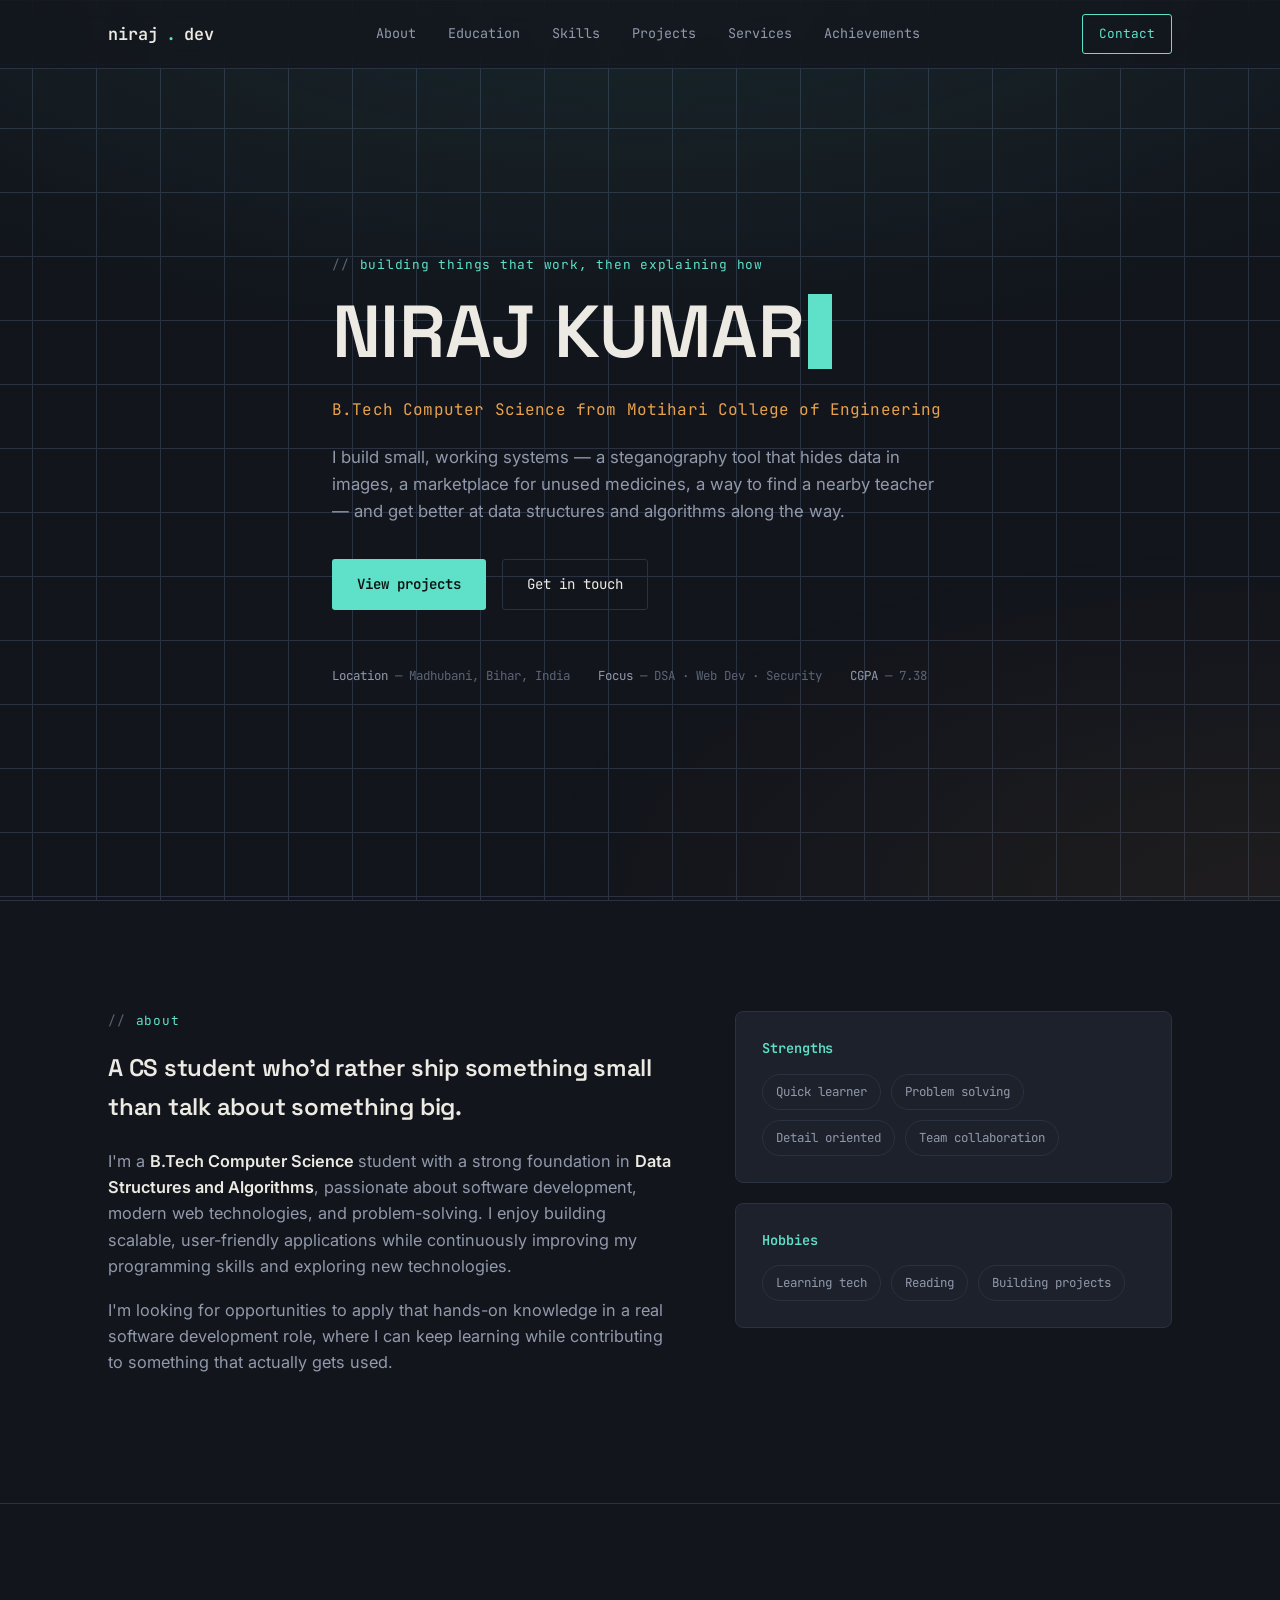
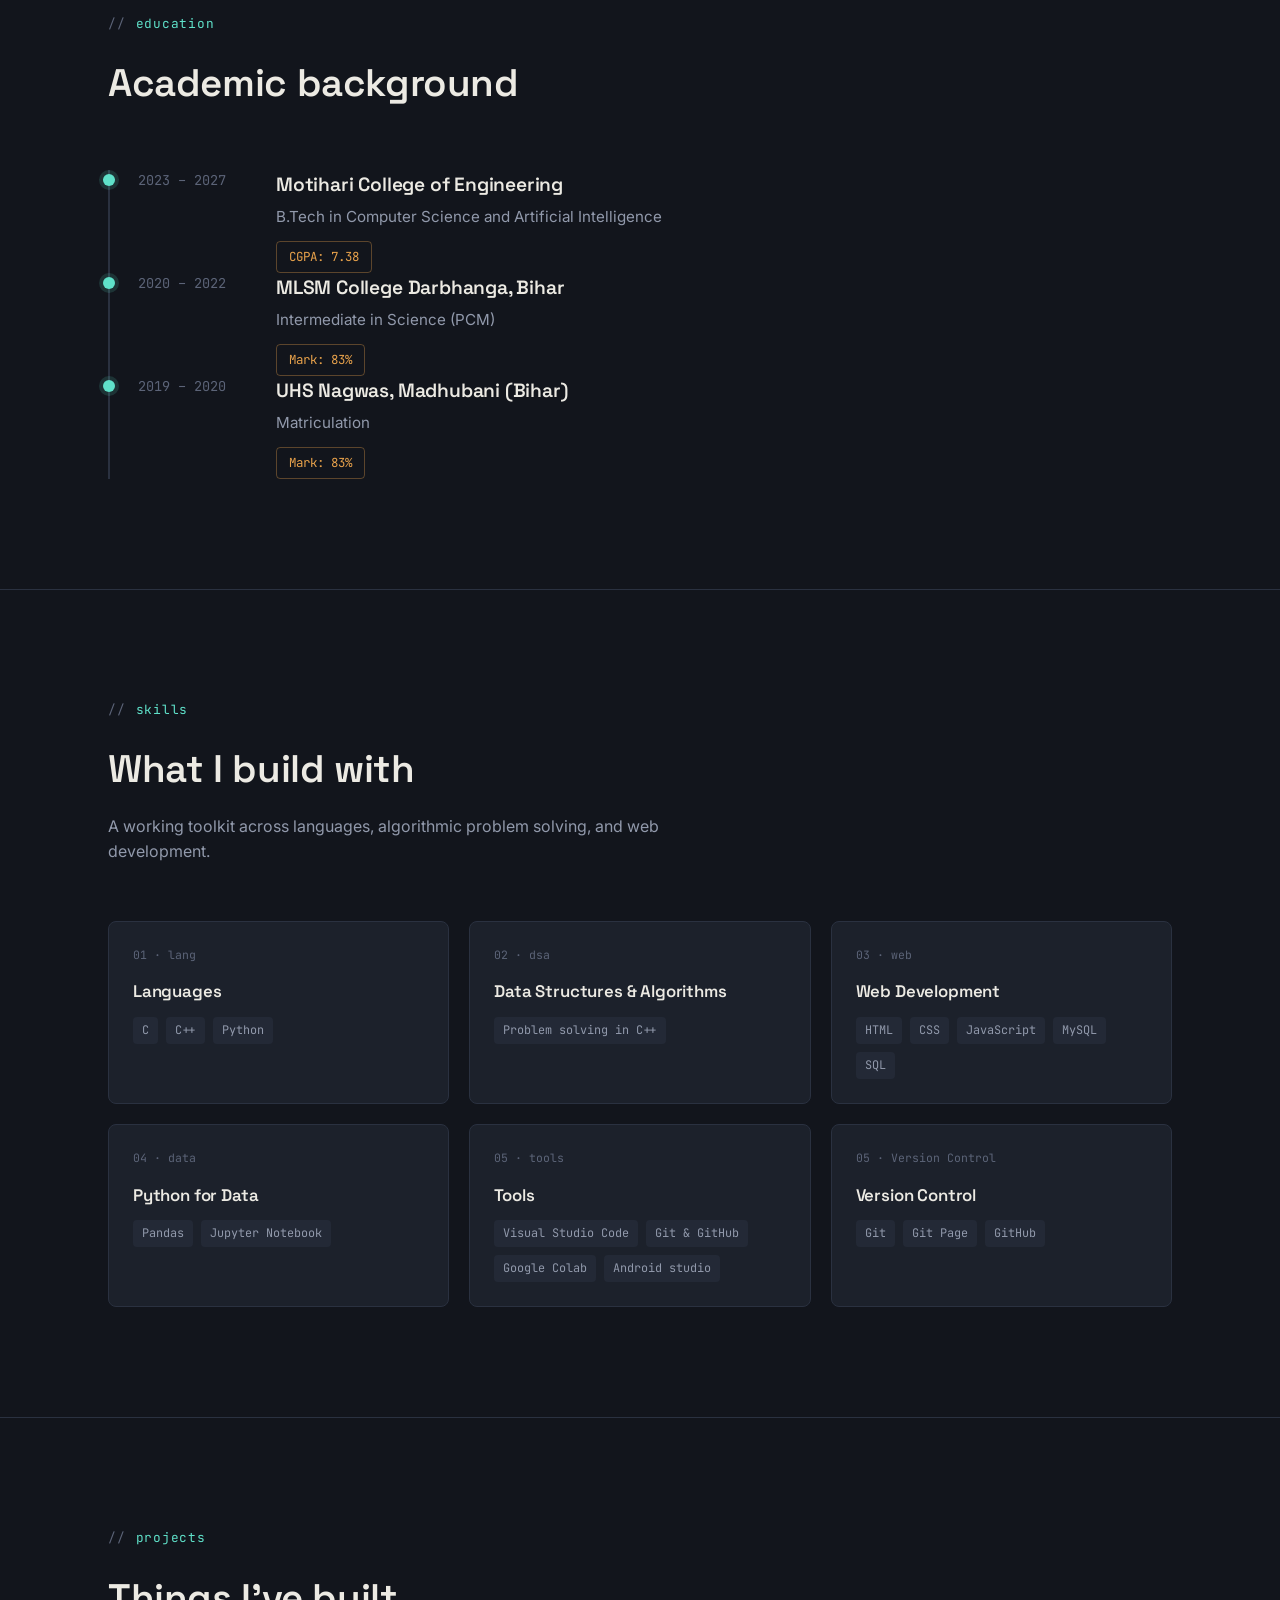
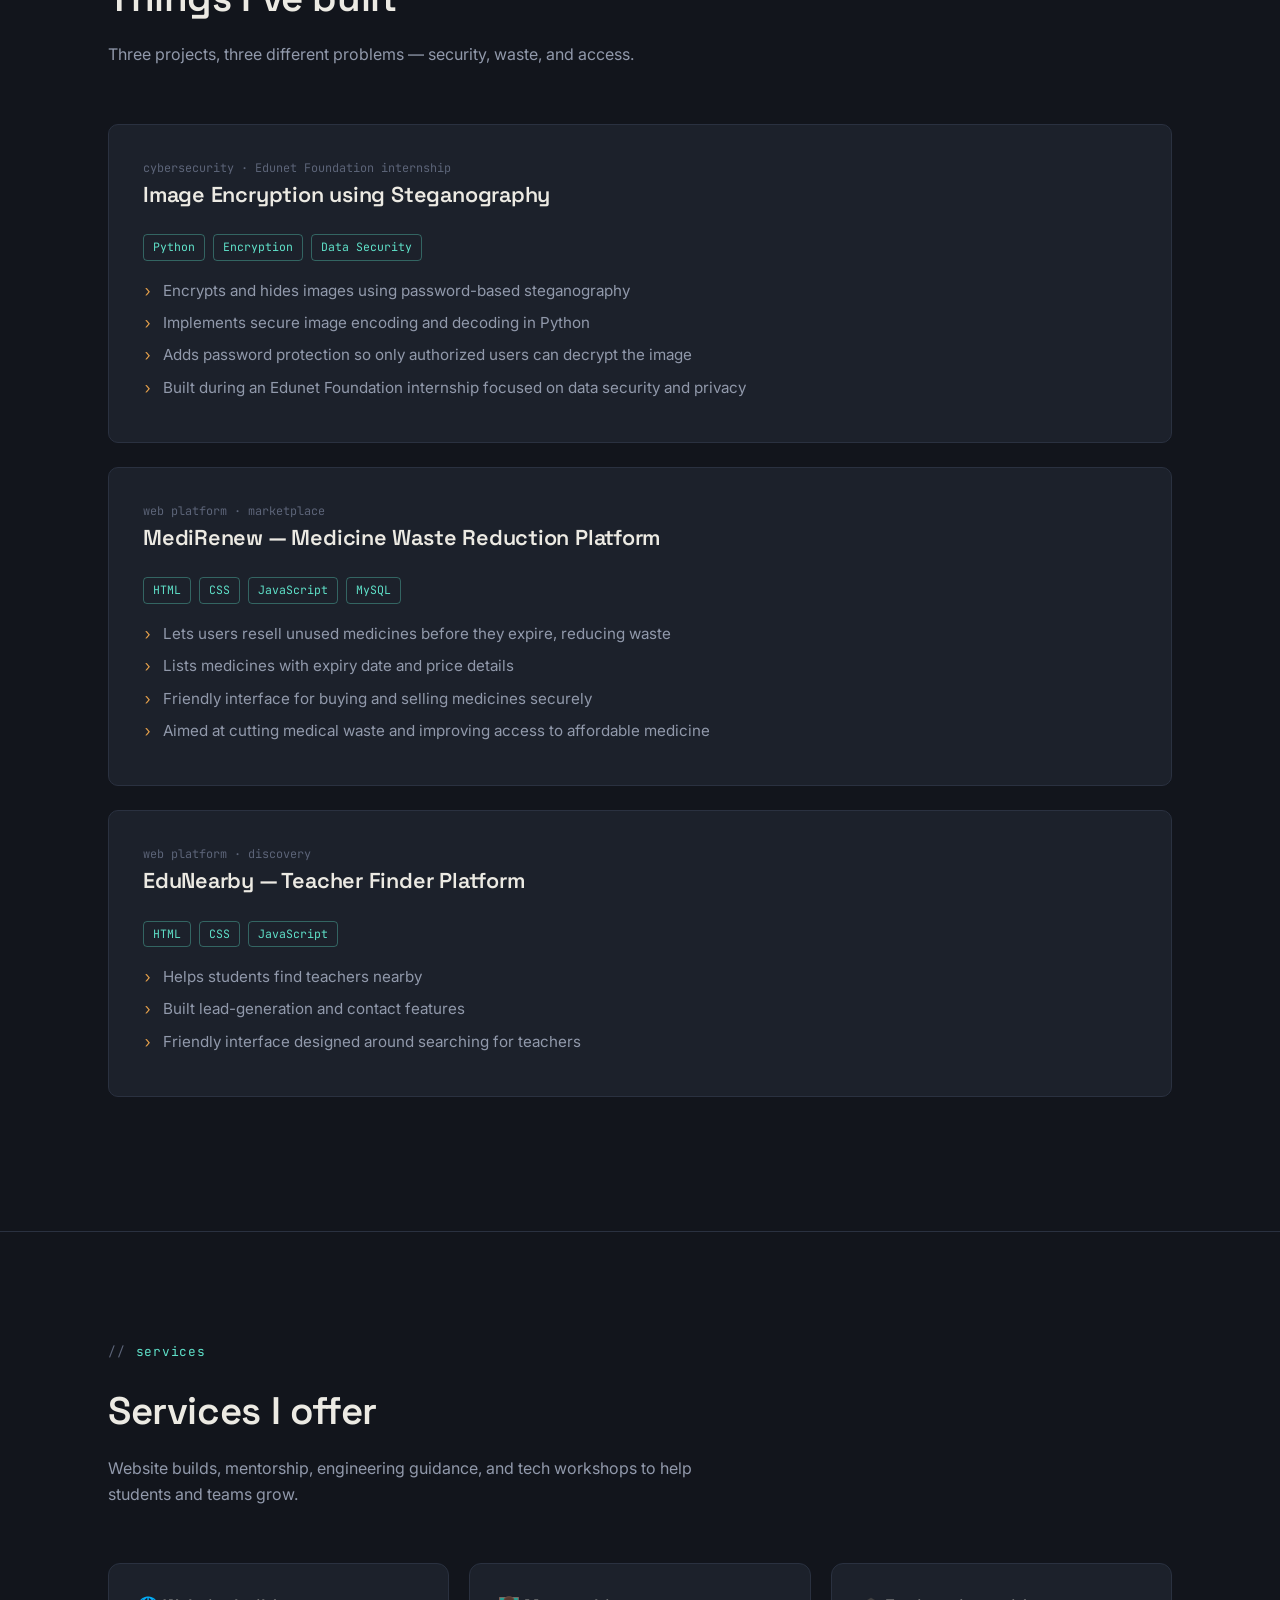
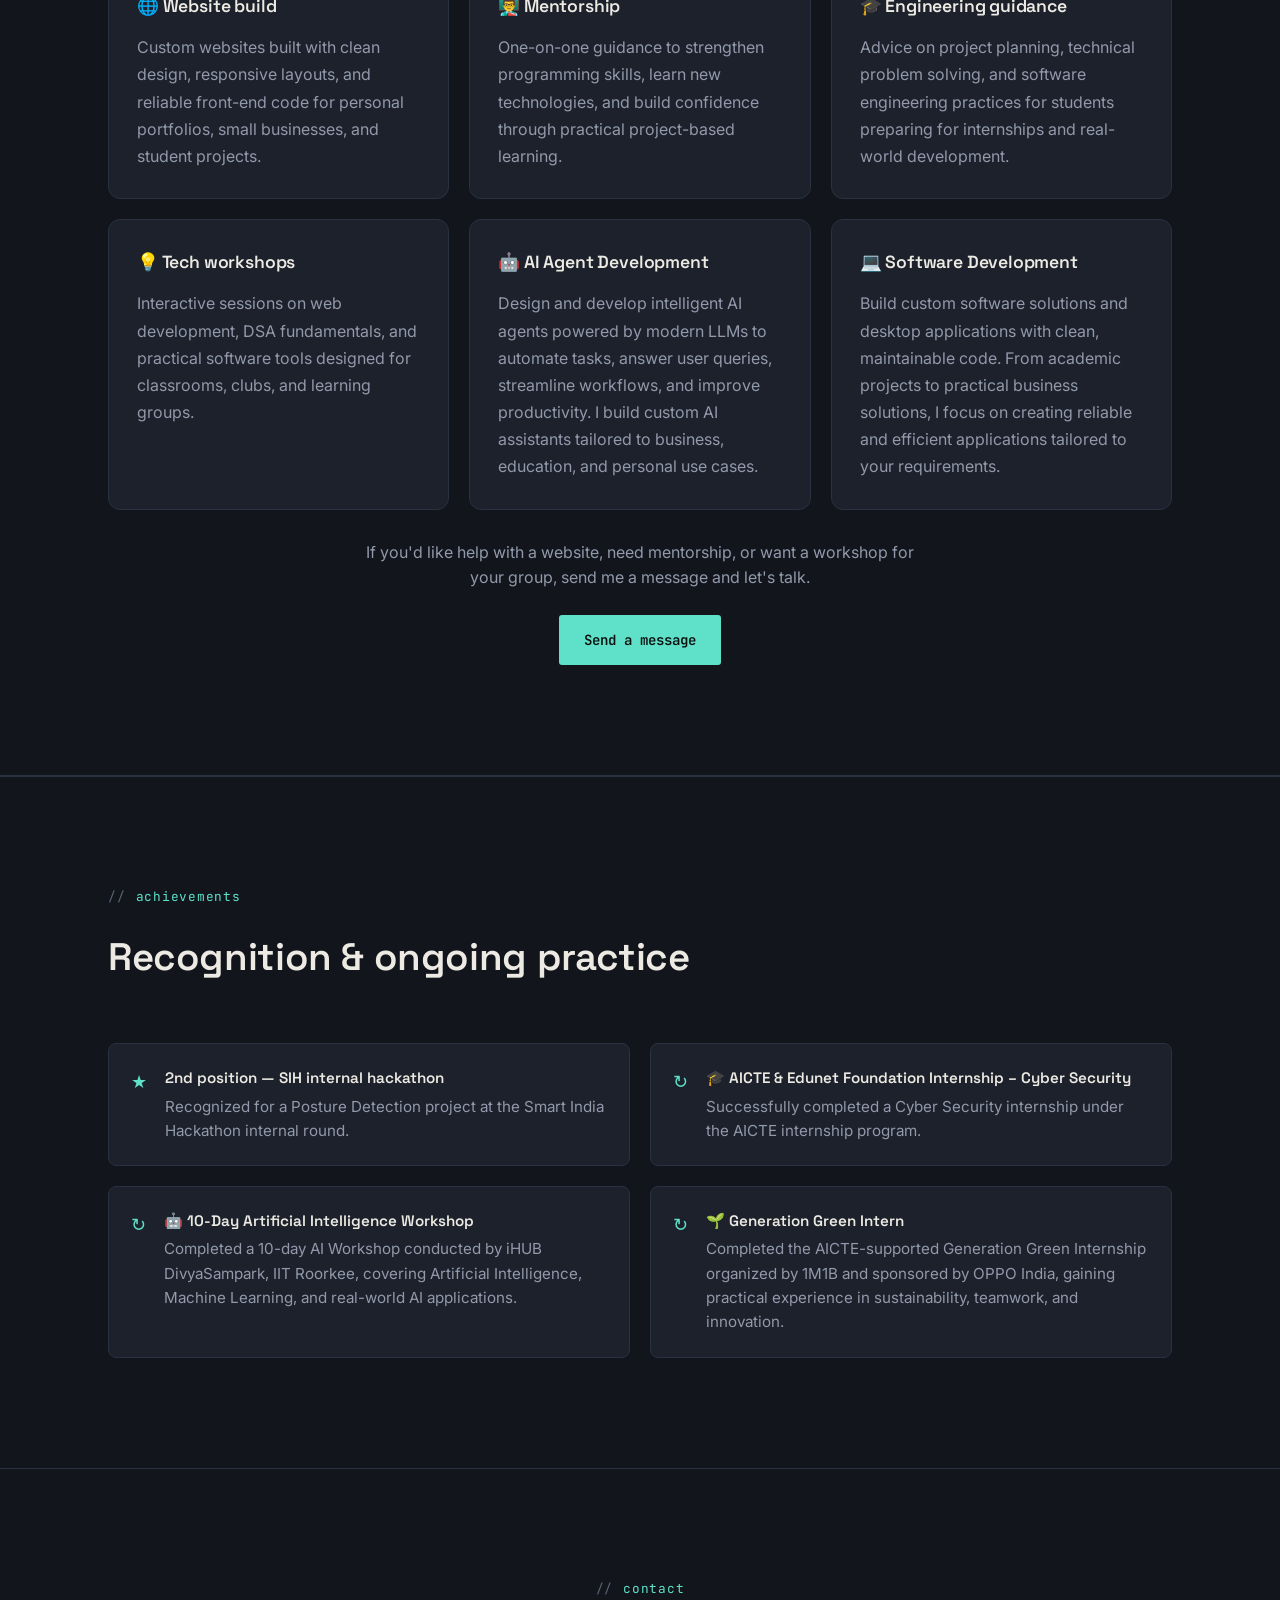
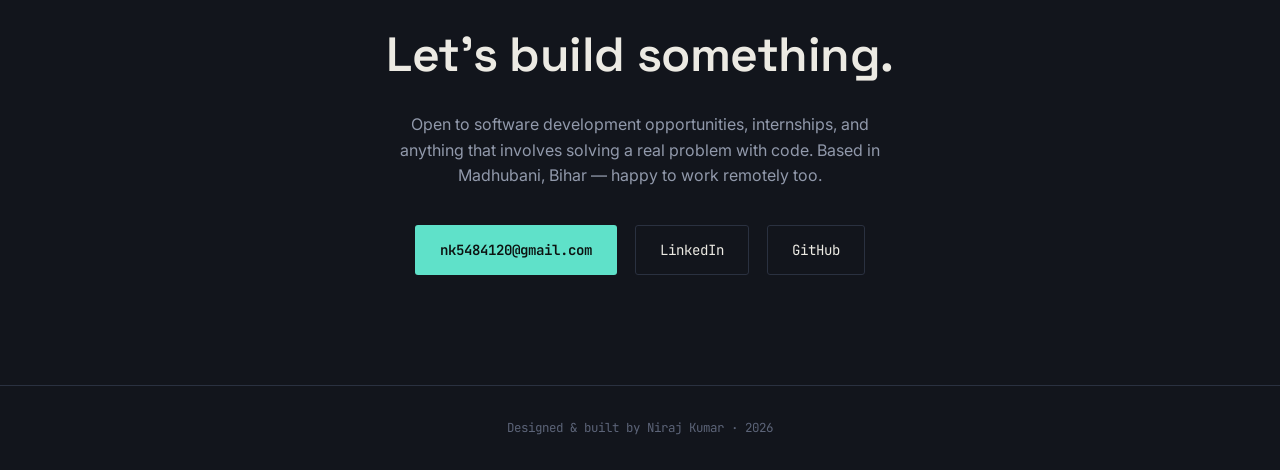
==== index.html @ 0fd0d74c "Update index.html" ====
<!DOCTYPE html>
<html lang="en">
<head>
<meta charset="UTF-8">
<meta name="viewport" content="width=device-width, initial-scale=1.0">
<title>Niraj Kumar — Computer Science &amp; AI Student</title>
<link rel="preconnect" href="https://fonts.googleapis.com">
<link rel="preconnect" href="https://fonts.gstatic.com" crossorigin>
<link href="https://fonts.googleapis.com/css2?family=Space+Grotesk:wght@400;500;600;700&family=Inter:wght@400;500;600&family=JetBrains+Mono:wght@400;500;600&display=swap" rel="stylesheet">
<style>
  :root{
    --bg:#12151c;
    --bg-alt:#171b24;
    --surface:#1c212b;
    --surface-2:#232936;
    --border:#2a3140;
    --text:#eceae3;
    --text-dim:#9199ab;
    --text-faint:#5c6478;
    --accent:#5fe1c9;
    --accent-2:#e8a24b;
    --accent-rgb:95,225,201;
    --accent2-rgb:232,162,75;
    --display:'Space Grotesk',sans-serif;
    --body:'Inter',sans-serif;
    --mono:'JetBrains Mono',monospace;
    --maxw:1120px;
  }

  *{margin:0;padding:0;box-sizing:border-box;}

  html{scroll-behavior:smooth;}

  @media (prefers-reduced-motion: reduce){
    html{scroll-behavior:auto;}
    *{animation-duration:0.01ms !important; animation-iteration-count:1 !important; transition-duration:0.01ms !important;}
  }

  body{
    background:var(--bg);
    color:var(--text);
    font-family:var(--body);
    line-height:1.6;
    overflow-x:hidden;
    background-image:
      linear-gradient(var(--border) 1px, transparent 1px),
      linear-gradient(90deg, var(--border) 1px, transparent 1px);
    background-size:64px 64px;
    background-position:center top;
    background-attachment:fixed;
    background-color:var(--bg);
  }

  body::before{
    content:"";
    position:fixed;
    inset:0;
    background:radial-gradient(ellipse 80% 50% at 50% -10%, rgba(var(--accent-rgb),0.10), transparent),
               radial-gradient(ellipse 60% 40% at 100% 100%, rgba(var(--accent2-rgb),0.06), transparent);
    pointer-events:none;
    z-index:0;
  }

  a{color:inherit; text-decoration:none;}
  ul{list-style:none;}
  img{max-width:100%; display:block;}

  .wrap{max-width:var(--maxw); margin:0 auto; padding:0 28px; position:relative; z-index:1;}

  .eyebrow{
    font-family:var(--mono);
    font-size:0.8rem;
    letter-spacing:0.06em;
    color:var(--accent);
    display:flex;
    align-items:center;
    gap:10px;
    margin-bottom:18px;
    text-transform:none;
  }
  .eyebrow::before{content:"//"; color:var(--text-faint);}

  h1,h2,h3{font-family:var(--display); font-weight:600; letter-spacing:-0.01em; color:var(--text);}

  /* ---------- NAV ---------- */
  header{
    position:fixed; top:0; left:0; right:0; z-index:100;
    backdrop-filter:blur(10px);
    background:rgba(18,21,28,0.72);
    border-bottom:1px solid var(--border);
  }
  nav.wrap{
    display:flex; align-items:center; justify-content:space-between;
    height:68px;
  }
  .logo{
    font-family:var(--mono); font-weight:600; font-size:1.05rem; color:var(--text);
    display:flex; align-items:center; gap:8px;
  }
  .logo .dot{color:var(--accent);}
  .nav-links{display:flex; gap:32px; align-items:center;}
  .nav-links a{
    font-family:var(--mono); font-size:0.84rem; color:var(--text-dim);
    position:relative; padding:4px 0; transition:color .2s ease;
  }
  .nav-links a:hover, .nav-links a:focus-visible{color:var(--text);}
  .nav-links a::after{
    content:""; position:absolute; left:0; bottom:-2px; width:0; height:1px;
    background:var(--accent); transition:width .25s ease;
  }
  .nav-links a:hover::after, .nav-links a:focus-visible::after{width:100%;}
  .nav-cta{
    font-family:var(--mono); font-size:0.8rem; padding:9px 16px;
    border:1px solid var(--accent); color:var(--accent); border-radius:3px;
    transition:background .2s ease, color .2s ease;
  }
  .nav-cta:hover{background:var(--accent); color:var(--bg);}
  .menu-btn{
    display:none; flex-direction:column; gap:5px; background:none; border:none; cursor:pointer; padding:8px;
  }
  .menu-btn span{width:22px; height:2px; background:var(--text); display:block; transition:.25s ease;}
 /* Mobile Navigation Panel */
.mobile-panel{
    position: fixed;
    top: 68px;          /* Height of navbar */
    left: 0;
    width: 100%;
    height: calc(100vh - 68px);
    background: #0f172a; /* Change to your preferred color */
    display: flex;
    flex-direction: column;
    padding: 20px;
    overflow-y: auto;
    transform: translateX(-100%);
    transition: transform 0.3s ease-in-out;
    z-index: 9999;
    border-top: 1px solid rgba(255,255,255,0.1);
}

/* Open Menu */
.mobile-panel.open{
    transform: translateX(0);
}

/* Menu Links */
.mobile-panel a{
    display: block;
    width: 100%;
    padding: 16px 10px;
    font-size: 18px;
    font-family: var(--mono);
    color: #ffffff;
    text-decoration: none;
    border-bottom: 1px solid rgba(255,255,255,0.1);
    transition: background 0.3s, color 0.3s;
}

.mobile-panel a:hover{
    background: rgba(255,255,255,0.08);
    color: #38bdf8;
}

/* Hide Mobile Menu on Desktop */
@media (min-width: 769px){
    .mobile-panel{
        display: none !important;
    }
}

/* Mobile & Tablet */
@media (max-width: 768px){
    .mobile-panel{
        display: flex;
    }
}

/* Small Phones */
@media (max-width: 480px){
    .mobile-panel{
        padding: 15px;
    }

    .mobile-panel a{
        font-size: 16px;
        padding: 14px 8px;
    }
}

  /* ---------- HERO ---------- */
  .hero{
    min-height:100vh;
    display:flex; align-items:center;
    padding-top:100px; padding-bottom:60px;
    position:relative;
  }
  .hero-inner{max-width:760px;}
  .hero h1{
    font-size:clamp(2.6rem, 7vw, 4.6rem);
    line-height:1.02;
    margin-bottom:22px;
    min-height:1.1em;
  }
  .hero h1 .cursor{
    display:inline-block; width:0.5ch; background:var(--accent); margin-left:4px;
    animation:blink 1s steps(1) infinite;
  }
  @keyframes blink{50%{opacity:0;}}
  .hero .role{
    font-family:var(--mono); font-size:1rem; color:var(--accent-2);
    margin-bottom:22px; letter-spacing:0.01em;
  }
  .hero p.desc{
    color:var(--text-dim); font-size:1.05rem; max-width:56ch; margin-bottom:34px;
  }
  .hero-actions{display:flex; gap:16px; flex-wrap:wrap;}
  .btn{
    font-family:var(--mono); font-size:0.88rem; padding:13px 24px; border-radius:3px;
    display:inline-flex; align-items:center; gap:8px; transition:all .2s ease; border:1px solid transparent;
  }
  .btn-primary{background:var(--accent); color:#0c1210; font-weight:600;}
  .btn-primary:hover{transform:translateY(-2px); box-shadow:0 8px 24px rgba(var(--accent-rgb),0.25);}
  .btn-ghost{border-color:var(--border); color:var(--text);}
  .btn-ghost:hover{border-color:var(--accent); color:var(--accent); transform:translateY(-2px);}

  .hero-meta{
    margin-top:56px; display:flex; gap:28px; flex-wrap:wrap;
    font-family:var(--mono); font-size:0.78rem; color:var(--text-faint);
  }
  .hero-meta span{color:var(--text-dim);}

  /* ---------- SECTION shared ---------- */
  section{padding:110px 0; position:relative; border-top:1px solid var(--border);}
  .section-head{margin-bottom:56px; max-width:640px;}
  .section-head h2{font-size:clamp(1.8rem,4vw,2.4rem);}
  .section-head p{color:var(--text-dim); margin-top:14px; font-size:1rem;}

  /* ---------- ABOUT ---------- */
  .about-grid{display:grid; grid-template-columns:1.3fr 1fr; gap:60px; align-items:start;}
  .about-grid p{color:var(--text-dim); font-size:1.02rem; margin-bottom:18px;}
  .about-grid p strong{color:var(--text); font-weight:600;}
  .chip-group{display:flex; flex-wrap:wrap; gap:10px; margin-top:8px;}
  .chip{
    font-family:var(--mono); font-size:0.78rem; padding:7px 13px; border:1px solid var(--border);
    border-radius:20px; color:var(--text-dim);
  }
  .side-card{
    background:var(--surface); border:1px solid var(--border); border-radius:8px; padding:26px;
    margin-bottom:20px;
  }
  .side-card h3{font-family:var(--mono); font-size:0.85rem; color:var(--accent); margin-bottom:14px; font-weight:600;}

  /* ---------- SKILLS ---------- */
  .skills-grid{display:grid; grid-template-columns:repeat(3,1fr); gap:20px;}
  .skill-card{
    background:var(--surface); border:1px solid var(--border); border-radius:8px; padding:24px;
    transition:border-color .2s ease, transform .2s ease;
  }
  .skill-card:hover{border-color:var(--accent); transform:translateY(-3px);}
  .skill-card .icon{
    font-family:var(--mono); font-size:0.72rem; color:var(--text-faint); margin-bottom:14px;
  }
  .skill-card h3{font-size:1.05rem; margin-bottom:12px;}
  .skill-card .tags{display:flex; flex-wrap:wrap; gap:8px;}
  .skill-card .tags span{
    font-family:var(--mono); font-size:0.74rem; color:var(--text-dim);
    background:var(--surface-2); padding:4px 9px; border-radius:4px;
  }

  /* ---------- PROJECTS ---------- */
  .project-card{
    position:relative; background:var(--surface); border:1px solid var(--border); border-radius:10px;
    padding:34px; margin-bottom:24px; overflow:hidden; isolation:isolate;
  }
  .project-card::before{
    content:""; position:absolute; inset:0; z-index:0; opacity:0;
    background:repeating-linear-gradient(0deg, rgba(var(--accent-rgb),0.5) 0px, rgba(var(--accent-rgb),0.5) 1px, transparent 1px, transparent 3px);
    transition:opacity .35s ease;
  }
  .project-card:hover::before{opacity:0.06;}
  .project-scan{
    position:absolute; left:0; right:0; top:-20%; height:20%; z-index:0;
    background:linear-gradient(rgba(var(--accent-rgb),0), rgba(var(--accent-rgb),0.18), rgba(var(--accent-rgb),0));
    pointer-events:none; transition:top .9s cubic-bezier(.2,.7,.2,1);
  }
  .project-card:hover .project-scan{top:110%;}
  .project-top{
    display:flex; justify-content:space-between; align-items:flex-start; gap:20px; margin-bottom:16px; position:relative; z-index:1;
  }
  .project-tag{font-family:var(--mono); font-size:0.74rem; color:var(--text-faint);}
  .project-card h3{font-size:1.35rem; margin-bottom:6px; position:relative; z-index:1;}
  .project-card .stack{
    display:flex; gap:8px; flex-wrap:wrap; margin-bottom:18px; position:relative; z-index:1;
  }
  .project-card .stack span{
    font-family:var(--mono); font-size:0.72rem; color:var(--accent); border:1px solid rgba(var(--accent-rgb),0.35);
    padding:3px 9px; border-radius:4px;
  }
  .project-card ul{position:relative; z-index:1;}
  .project-card ul li{
    color:var(--text-dim); font-size:0.95rem; padding-left:20px; position:relative; margin-bottom:8px;
  }
  .project-card ul li::before{
    content:"›"; position:absolute; left:0; color:var(--accent-2); font-family:var(--mono);
  }

  /* ---------- ACHIEVEMENTS ---------- */
  .ach-list{display:grid; grid-template-columns:1fr 1fr; gap:20px;}
  .ach-item{
    display:flex; gap:18px; align-items:flex-start; background:var(--surface); border:1px solid var(--border);
    border-radius:8px; padding:22px;
  }
  .ach-item .mark{
    font-family:var(--mono); color:var(--accent); font-size:1.1rem; flex-shrink:0; margin-top:2px;
  }
  .ach-item p{color:var(--text-dim); font-size:0.95rem;}
  .ach-item strong{color:var(--text); display:block; margin-bottom:4px; font-family:var(--display); font-weight:600;}

  /* ---------- EDUCATION ---------- */
  .edu-row{
    display:flex; gap:28px; border-left:2px solid var(--border); padding-left:28px; position:relative;
  }
  .edu-row::before{
    content:""; position:absolute; left:-7px; top:4px; width:12px; height:12px; border-radius:50%;
    background:var(--accent); box-shadow:0 0 0 4px rgba(var(--accent-rgb),0.15);
  }
  .edu-row .edu-year{font-family:var(--mono); color:var(--text-faint); font-size:0.85rem; min-width:110px;}
  .edu-row h3{font-size:1.2rem; margin-bottom:4px;}
  .edu-row p{color:var(--text-dim); font-size:0.95rem;}
  .cgpa-badge{
    display:inline-block; margin-top:12px; font-family:var(--mono); font-size:0.78rem;
    color:var(--accent-2); border:1px solid rgba(var(--accent2-rgb),0.35); padding:5px 12px; border-radius:4px;
  }

  /* ---------- SERVICES ---------- */
  .service-section{border-bottom:1px solid var(--border);}
  .service-grid{display:grid; grid-template-columns:repeat(3, minmax(0, 1fr)); gap:20px;}
  .service-card{
    background:var(--surface);
    border:1px solid var(--border);
    border-radius:12px;
    padding:28px;
    transition:transform .2s ease, border-color .2s ease;
  }
  .service-card:hover{border-color:var(--accent); transform:translateY(-3px);}
  .service-card h3{font-size:1.1rem; margin-bottom:14px;}
  .service-card p{color:var(--text-dim); line-height:1.7;}
  .service-note{margin-top:30px; text-align:center;}
  .service-note p{max-width:56ch; margin:0 auto 24px; color:var(--text-dim);}

  /* ---------- CONTACT ---------- */
  .contact-section{text-align:center; border-bottom:1px solid var(--border);}
  .contact-section h2{font-size:clamp(2rem,5vw,3rem); margin-bottom:18px;}
  .contact-section p{color:var(--text-dim); max-width:52ch; margin:0 auto 36px;}
  .contact-links{display:flex; justify-content:center; gap:18px; flex-wrap:wrap;}

  footer{padding:32px 0; text-align:center;}
  footer p{font-family:var(--mono); font-size:0.78rem; color:var(--text-faint);}

  /* ---------- REVEAL ON SCROLL ---------- */
  .reveal{opacity:0; transform:translateY(24px); transition:opacity .7s ease, transform .7s ease;}
  .reveal.visible{opacity:1; transform:translateY(0);}

  :focus-visible{outline:2px solid var(--accent); outline-offset:3px;}

  /* ---------- RESPONSIVE ---------- */
  @media (max-width:900px){
    .about-grid{grid-template-columns:1fr;}
    .skills-grid{grid-template-columns:repeat(2,1fr);}
    .ach-list{grid-template-columns:1fr;}
  }
  @media (max-width:720px){
    .nav-links{display:none;}
    .nav-cta{display:none;}
    .menu-btn{display:flex;}
    section{padding:76px 0;}
    .skills-grid{grid-template-columns:1fr;}
    .service-grid{grid-template-columns:1fr;}
    .edu-row{gap:18px;}
    .edu-row .edu-year{min-width:80px; font-size:0.75rem;}
  }
</style>
</head>
<body>

<header>
  <nav class="wrap">
    <a href="#home" class="logo">niraj<span class="dot">.</span>dev</a>
    <div class="nav-links">
      <a href="#about">About</a>
      <a href="#education">Education</a>
      <a href="#skills">Skills</a>
      <a href="#projects">Projects</a>
      <a href="#services">Services</a>
      <a href="#achievements">Achievements</a>
    </div>
    <a href="#contact" class="nav-cta">Contact</a>
    <button class="menu-btn" id="menuBtn" aria-label="Toggle menu" aria-expanded="false">
      <span></span><span></span><span></span>
    </button>
  </nav>
  <div class="mobile-panel" id="mobilePanel">
    <a href="#about">About</a>
    <a href="#education">Education</a>
    <a href="#skills">Skills</a>
    <a href="#projects">Projects</a>
    <a href="#services">Services</a>
    <a href="#achievements">Achievements</a>
    <a href="#contact">Contact</a>
  </div>
</header>

<main>
  <section class="hero" id="home">
    <div class="wrap hero-inner">
      <div class="eyebrow">building things that work, then explaining how</div>
      <h1 id="heroName">NIRAJ KUMAR<span class="cursor">&nbsp;</span></h1>
      <div class="role">B.Tech Computer Science from   Motihari College of Engineering</div>
      <p class="desc">I build small, working systems &mdash; a steganography tool that hides data in images, a marketplace for unused medicines, a way to find a nearby teacher &mdash; and get better at data structures and algorithms along the way.</p>
      <div class="hero-actions">
        <a href="#projects" class="btn btn-primary">View projects</a>
        <a href="#contact" class="btn btn-ghost">Get in touch</a>
      </div>
      <div class="hero-meta">
        <div><span>Location</span> — Madhubani, Bihar, India</div>
        <div><span>Focus</span> — DSA · Web Dev · Security</div>
        <div><span>CGPA</span> — 7.38</div>
      </div>
    </div>
  </section>

  <section id="about">
    <div class="wrap">
      <div class="about-grid">
        <div class="reveal">
          <div class="eyebrow">about</div>
          <h2 style="margin-bottom:22px;">A CS student who'd rather ship something small than talk about something big.</h2>
          <p>I'm a <strong>B.Tech Computer Science </strong> student with a strong foundation in <strong>Data Structures and Algorithms</strong>, passionate about software development, modern web technologies, and problem-solving. I enjoy building scalable, user-friendly applications while continuously improving my programming skills and exploring new technologies.</p>
          <p>I'm looking for opportunities to apply that hands-on knowledge in a real software development role, where I can keep learning while contributing to something that actually gets used.</p>
        </div>
        <div class="reveal">
          <div class="side-card">
            <h3>Strengths</h3>
            <div class="chip-group">
              <span class="chip">Quick learner</span>
              <span class="chip">Problem solving</span>
              <span class="chip">Detail oriented</span>
              <span class="chip">Team collaboration</span>
            </div>
          </div>
          <div class="side-card">
            <h3>Hobbies</h3>
            <div class="chip-group">
              <span class="chip">Learning tech</span>
              <span class="chip">Reading</span>
              <span class="chip">Building projects</span>
            </div>
          </div>
        </div>
      </div>
    </div>
  </section>

  <section id="education">
    <div class="wrap">
      <div class="section-head reveal">
        <div class="eyebrow">education</div>
        <h2>Academic background</h2>
      </div>
      <div class="edu-row reveal">
        <div class="edu-year">2023 – 2027</div>
        <div>
          <h3>Motihari College of Engineering</h3>
          <p>B.Tech in Computer Science and Artificial Intelligence</p>
          <span class="cgpa-badge">CGPA: 7.38</span>
        </div>
      </div>
      <div class="edu-row reveal">
        <div class="edu-year">2020 – 2022</div>
        <div>
          <h3>MLSM College Darbhanga, Bihar</h3>
          <p>Intermediate in Science (PCM)</p>
          <span class="cgpa-badge">Mark: 83%</span>
        </div>
      </div>
      <div class="edu-row reveal">
        <div class="edu-year">2019 – 2020</div>
        <div>
          <h3>UHS Nagwas, Madhubani (Bihar)</h3>
          <p>Matriculation</p>
          <span class="cgpa-badge">Mark: 83%</span>
        </div>
      </div>
    </div>
  </section>

  <section id="skills">
    <div class="wrap">
      <div class="section-head reveal">
        <div class="eyebrow">skills</div>
        <h2>What I build with</h2>
        <p>A working toolkit across languages, algorithmic problem solving, and web development.</p>
      </div>
      <div class="skills-grid">
        <div class="skill-card reveal">
          <div class="icon">01 · lang</div>
          <h3>Languages</h3>
          <div class="tags"><span>C</span><span>C++</span><span>Python</span></div>
        </div>
        <div class="skill-card reveal">
          <div class="icon">02 · dsa</div>
          <h3>Data Structures &amp; Algorithms</h3>
          <div class="tags"><span>Problem solving in C++</span></div>
        </div>
        <div class="skill-card reveal">
          <div class="icon">03 · web</div>
          <h3>Web Development</h3>
          <div class="tags"><span>HTML</span><span>CSS</span><span>JavaScript</span><span>MySQL</span><span>SQL</span></div>
        </div>
        <div class="skill-card reveal">
          <div class="icon">04 · data</div>
          <h3>Python for Data</h3>
          <div class="tags"><span>Pandas</span><span>Jupyter Notebook</span></div>
        </div>
        <div class="skill-card reveal">
          <div class="icon">05 · tools</div>
          <h3>Tools</h3>
          <div class="tags"><span>Visual Studio Code</span><span>Git & GitHub</span><span>Google Colab</span><span>Android studio</span></div>
        </div>
        <div class="skill-card reveal">
          <div class="icon">05 · Version Control</div>
          <h3>Version Control</h3>
          <div class="tags"><span>Git</span><span>Git Page</span><span>GitHub</span></div>
        </div>
      </div>
    </div>
  </section>

  <section id="projects">
    <div class="wrap">
      <div class="section-head reveal">
        <div class="eyebrow">projects</div>
        <h2>Things I've built</h2>
        <p>Three projects, three different problems — security, waste, and access.</p>
      </div>

      <div class="project-card reveal">
        <div class="project-scan"></div>
        <div class="project-top">
          <div>
            <div class="project-tag">cybersecurity · Edunet Foundation internship</div>
            <h3>Image Encryption using Steganography</h3>
          </div>
        </div>
        <div class="stack"><span>Python</span><span>Encryption</span><span>Data Security</span></div>
        <ul>
          <li>Encrypts and hides images using password-based steganography</li>
          <li>Implements secure image encoding and decoding in Python</li>
          <li>Adds password protection so only authorized users can decrypt the image</li>
          <li>Built during an Edunet Foundation internship focused on data security and privacy</li>
        </ul>
      </div>

      <div class="project-card reveal">
        <div class="project-scan"></div>
        <div class="project-top">
          <div>
            <div class="project-tag">web platform · marketplace</div>
            <h3>MediRenew — Medicine Waste Reduction Platform</h3>
          </div>
        </div>
        <div class="stack"><span>HTML</span><span>CSS</span><span>JavaScript</span><span>MySQL</span></div>
        <ul>
          <li>Lets users resell unused medicines before they expire, reducing waste</li>
          <li>Lists medicines with expiry date and price details</li>
          <li>Friendly interface for buying and selling medicines securely</li>
          <li>Aimed at cutting medical waste and improving access to affordable medicine</li>
        </ul>
      </div>

      <div class="project-card reveal">
        <div class="project-scan"></div>
        <div class="project-top">
          <div>
            <div class="project-tag">web platform · discovery</div>
            <h3>EduNearby — Teacher Finder Platform</h3>
          </div>
        </div>
        <div class="stack"><span>HTML</span><span>CSS</span><span>JavaScript</span></div>
        <ul>
          <li>Helps students find teachers nearby</li>
          <li>Built lead-generation and contact features</li>
          <li>Friendly interface designed around searching for teachers</li>
        </ul>
      </div>
    </div>
  </section>

  <section class="service-section" id="services">
    <div class="wrap">
      <div class="section-head reveal">
        <div class="eyebrow">services</div>
        <h2>Services I offer</h2>
        <p>Website builds, mentorship, engineering guidance, and tech workshops to help students and teams grow.</p>
      </div>
      <div class="service-grid">
        <article class="service-card reveal">
          <h3>🌐 Website build</h3>
          <p>Custom websites built with clean design, responsive layouts, and reliable front-end code for personal portfolios, small businesses, and student projects.</p>
        </article>
        <article class="service-card reveal">
          <h3>👨‍🏫 Mentorship</h3>
          <p>One-on-one guidance to strengthen programming skills, learn new technologies, and build confidence through practical project-based learning.</p>
        </article>
        <article class="service-card reveal">
          <h3>🎓 Engineering guidance</h3>
          <p>Advice on project planning, technical problem solving, and software engineering practices for students preparing for internships and real-world development.</p>
        </article>
        <article class="service-card reveal">
          <h3>💡 Tech workshops</h3>
          <p>Interactive sessions on web development, DSA fundamentals, and practical software tools designed for classrooms, clubs, and learning groups.</p>
        </article>
        <article class="service-card reveal">
          <h3>🤖 AI Agent Development</h3>
          <p>Design and develop intelligent AI agents powered by modern LLMs to automate tasks, answer user queries, streamline workflows, and improve productivity. I build custom AI assistants tailored to business, education, and personal use cases.</p>
        </article>
        <article class="service-card reveal">
          <h3>💻 Software Development</h3>
          <p>Build custom software solutions and desktop applications with clean, maintainable code. From academic projects to practical business solutions, I focus on creating reliable and efficient applications tailored to your requirements.</p>
        </article>
      </div>
      <div class="service-note reveal">
        <p>If you'd like help with a website, need mentorship, or want a workshop for your group, send me a message and let's talk.</p>
        <a href="contact.html" class="btn btn-primary">Send a message</a>
      </div>
    </div>
  </section>

  <section id="achievements">
    <div class="wrap">
      <div class="section-head reveal">
        <div class="eyebrow">achievements</div>
        <h2>Recognition &amp; ongoing practice</h2>
      </div>
      <div class="ach-list">
        <div class="ach-item reveal">
          <div class="mark">★</div>
          <p><strong>2nd position — SIH internal hackathon</strong>Recognized for a Posture Detection project at the Smart India Hackathon internal round.</p>
        </div>
        <div class="ach-item reveal">
          <div class="mark">↻</div>
          <p><strong>🎓 AICTE & Edunet Foundation Internship – Cyber Security</strong>Successfully completed a Cyber Security internship under the AICTE internship program.</p>
        </div>
        <div class="ach-item reveal">
          <div class="mark">↻</div>
          <p><strong>🤖 10-Day Artificial Intelligence Workshop</strong>Completed a 10-day AI Workshop conducted by iHUB DivyaSampark, IIT Roorkee, covering Artificial Intelligence, Machine Learning, and real-world AI applications.</p>
        </div>
        <div class="ach-item reveal">
          <div class="mark">↻</div>
          <p><strong>🌱 Generation Green Intern</strong>Completed the AICTE-supported Generation Green Internship organized by 1M1B and sponsored by OPPO India, gaining practical experience in sustainability, teamwork, and innovation.</p>
        </div>
      </div>
    </div>
  </section>

  <section class="contact-section" id="contact">
    <div class="wrap">
      <div class="eyebrow" style="justify-content:center;">contact</div>
      <h2>Let's build something.</h2>
      <p>Open to software development opportunities, internships, and anything that involves solving a real problem with code. Based in Madhubani, Bihar — happy to work remotely too.</p>
      <div class="contact-links">
        <a href="mailto:nk5484120@gmail.com" class="btn btn-primary">nk5484120@gmail.com</a>
        <a href="https://www.linkedin.com/in/niraj-kumar-a68aba2b2" target="_blank" rel="noopener noreferrer" class="btn btn-ghost">
    LinkedIn
</a>
      <a href="https://github.com/nirajkumar3308" target="_blank" rel="noopener noreferrer" class="btn btn-ghost">
    GitHub
</a>
      </div>
    </div>
  </section>

  <footer>
    <p>Designed &amp; built by Niraj Kumar · 2026</p>
  </footer>
</main>

<script>
  // Mobile menu toggle
  const menuBtn = document.getElementById('menuBtn');
  const mobilePanel = document.getElementById('mobilePanel');
  menuBtn.addEventListener('click', () => {
    const open = mobilePanel.classList.toggle('open');
    menuBtn.setAttribute('aria-expanded', open);
  });
  mobilePanel.querySelectorAll('a').forEach(a => a.addEventListener('click', () => {
    mobilePanel.classList.remove('open');
    menuBtn.setAttribute('aria-expanded', 'false');
  }));

  // Decode / scramble effect for hero name
  const heroName = document.getElementById('heroName');
  const finalText = "NIRAJ KUMAR";
  const chars = "ABCDEFGHIJKLMNOPQRSTUVWXYZ!@#$%&*";
  const prefersReduced = window.matchMedia('(prefers-reduced-motion: reduce)').matches;

  function decodeIn(el, text, duration = 900){
    if(prefersReduced){
      el.innerHTML = text + '<span class="cursor">&nbsp;</span>';
      return;
    }
    const steps = 14;
    let frame = 0;
    const interval = setInterval(() => {
      frame++;
      let out = "";
      for(let i=0;i<text.length;i++){
        if(text[i] === " "){ out += " "; continue; }
        const revealPoint = (i / text.length) * steps;
        if(frame >= revealPoint + steps*0.4){
          out += text[i];
        } else {
          out += chars[Math.floor(Math.random()*chars.length)];
        }
      }
      el.innerHTML = out + '<span class="cursor">&nbsp;</span>';
      if(frame >= steps){
        clearInterval(interval);
        el.innerHTML = text + '<span class="cursor">&nbsp;</span>';
      }
    }, 60);
  }
  decodeIn(heroName, finalText);

  // Scroll reveal
  const revealEls = document.querySelectorAll('.reveal');
  const io = new IntersectionObserver((entries) => {
    entries.forEach(entry => {
      if(entry.isIntersecting){
        entry.target.classList.add('visible');
        io.unobserve(entry.target);
      }
    });
  }, { threshold: 0.15 });
  revealEls.forEach(el => io.observe(el));
</script>

</body>
</html>
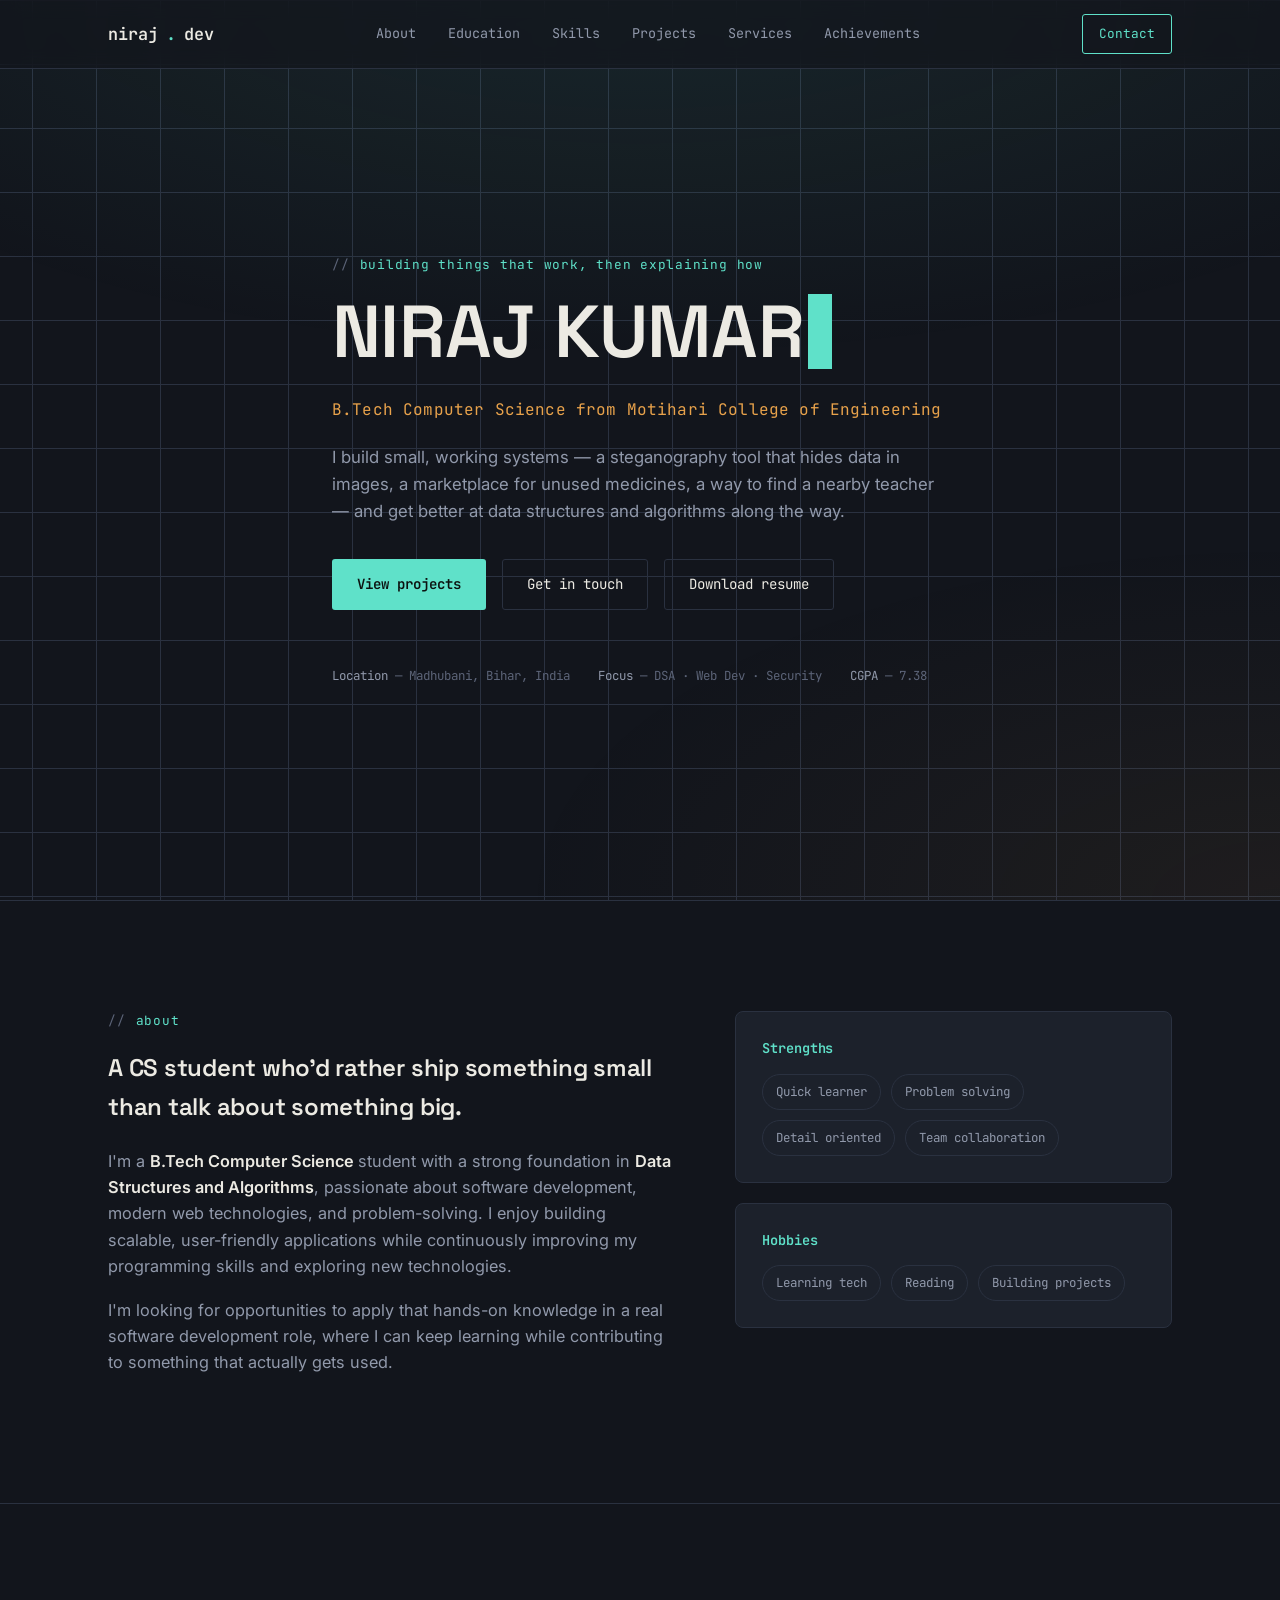
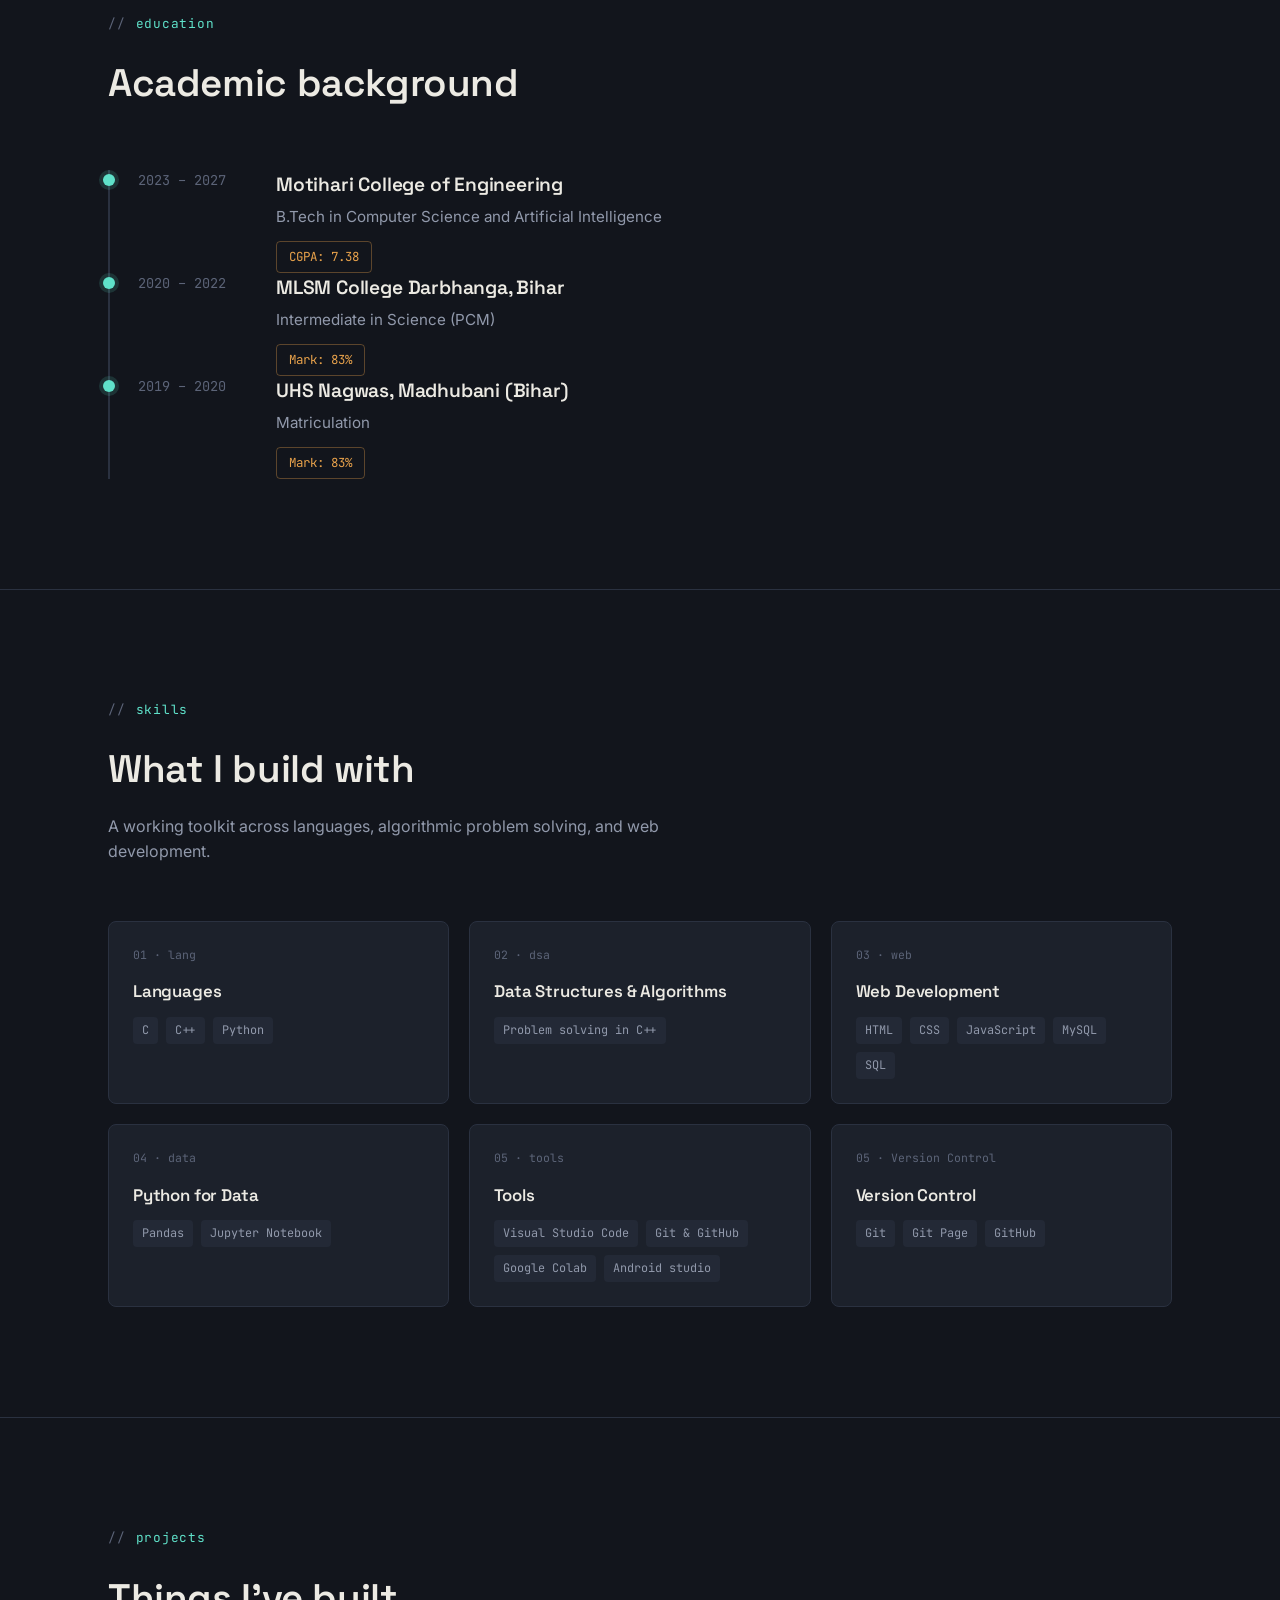
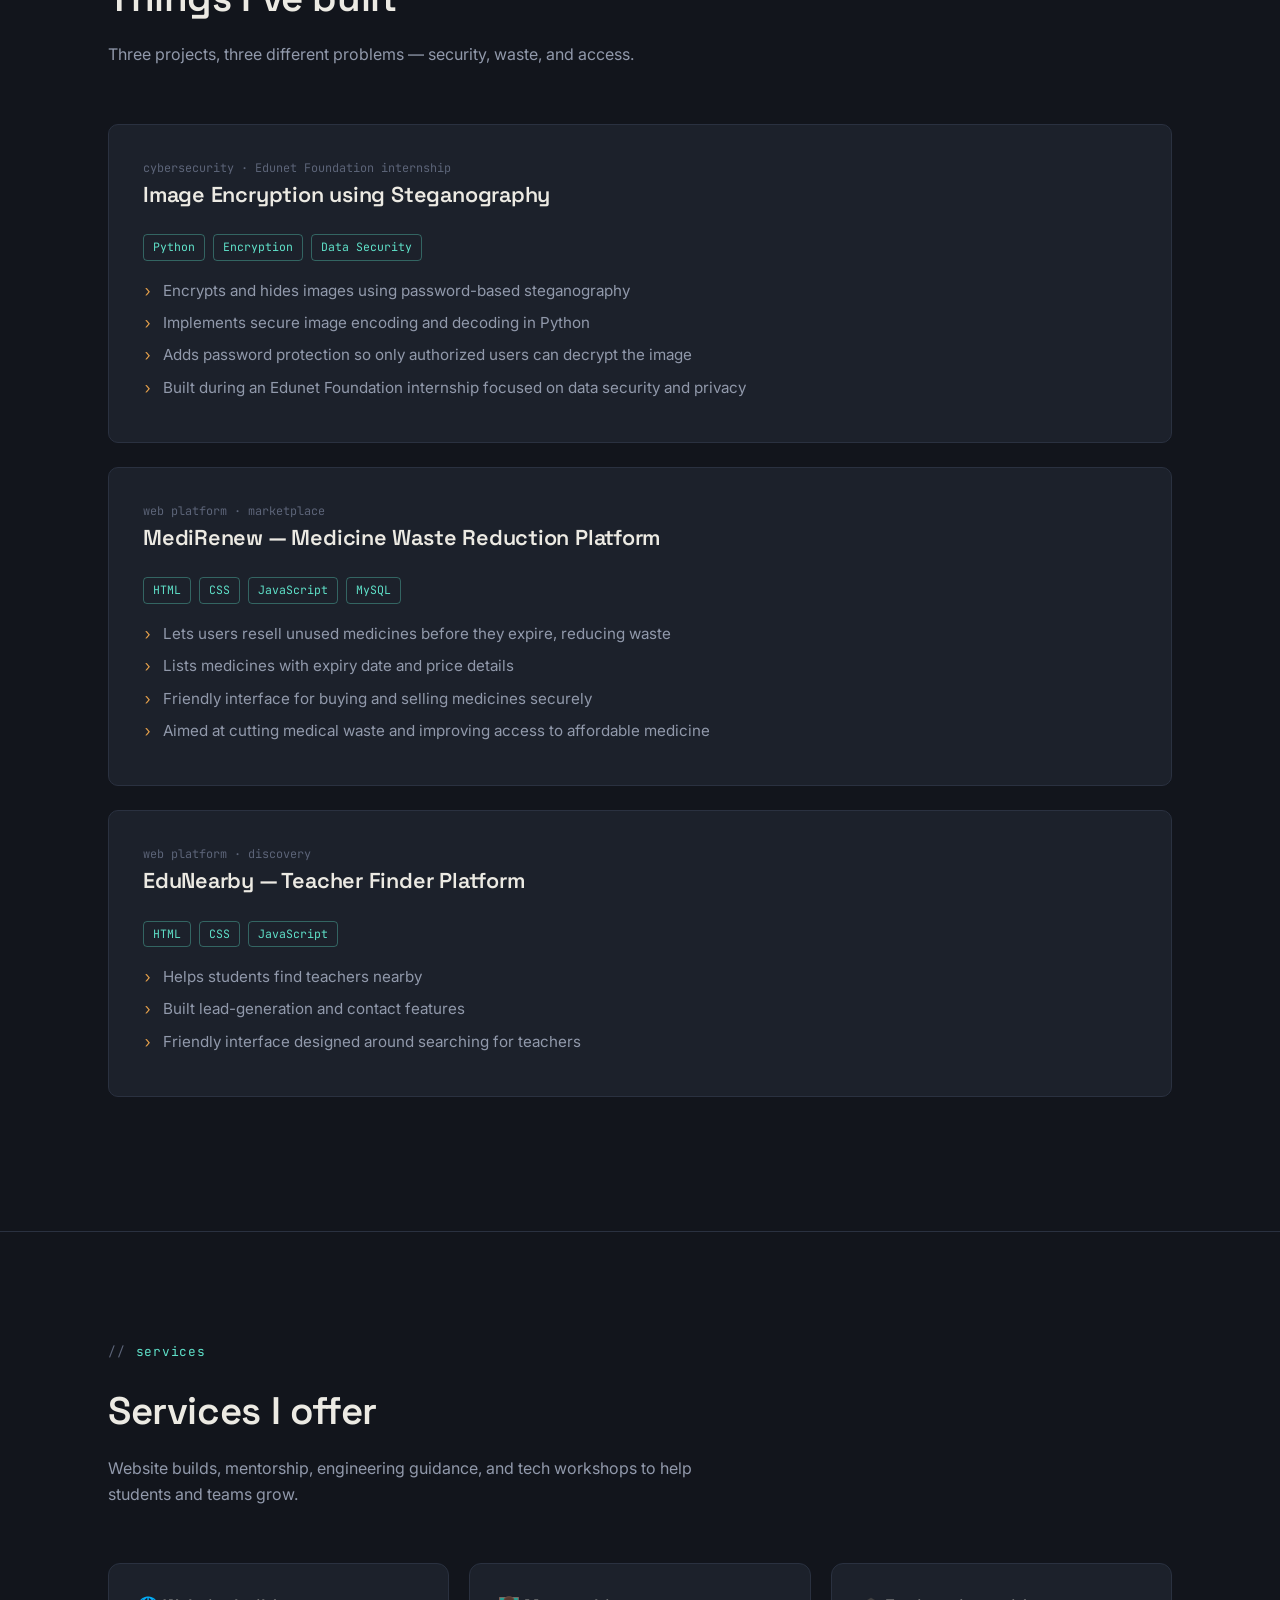
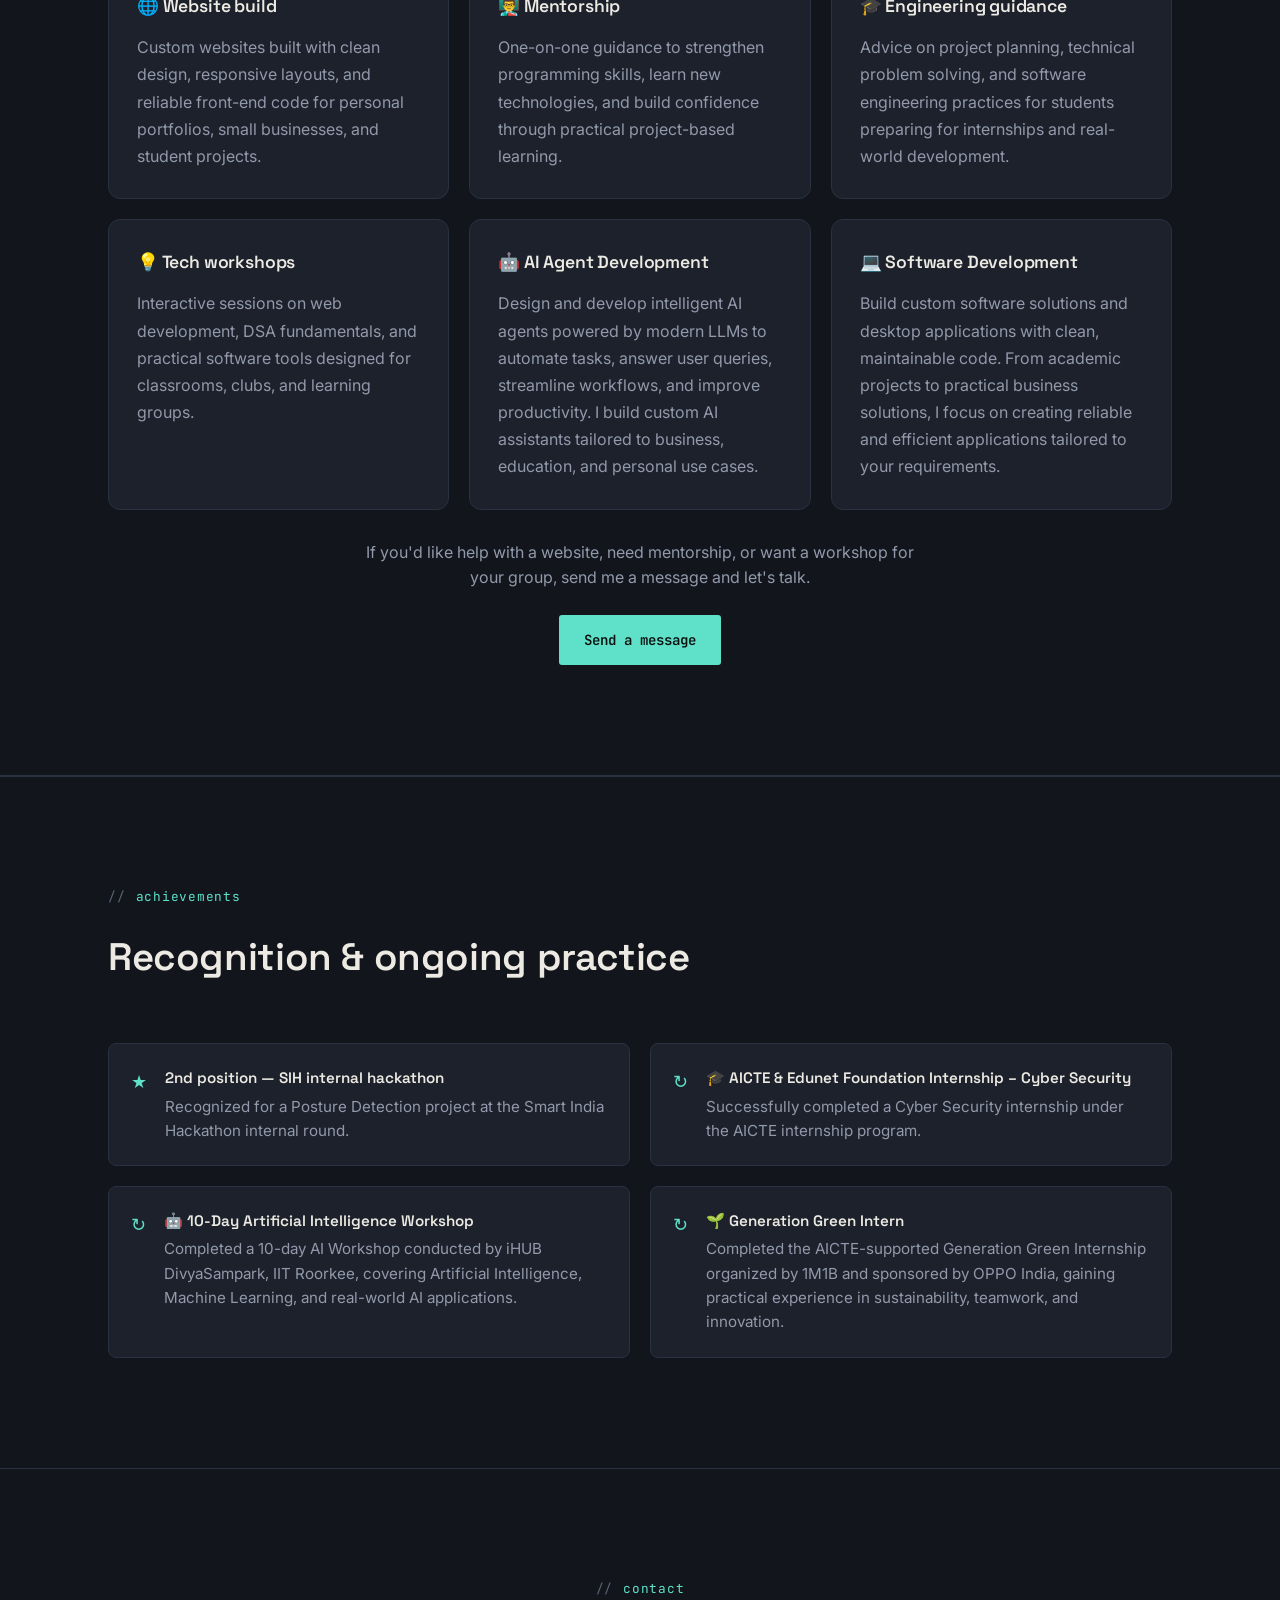
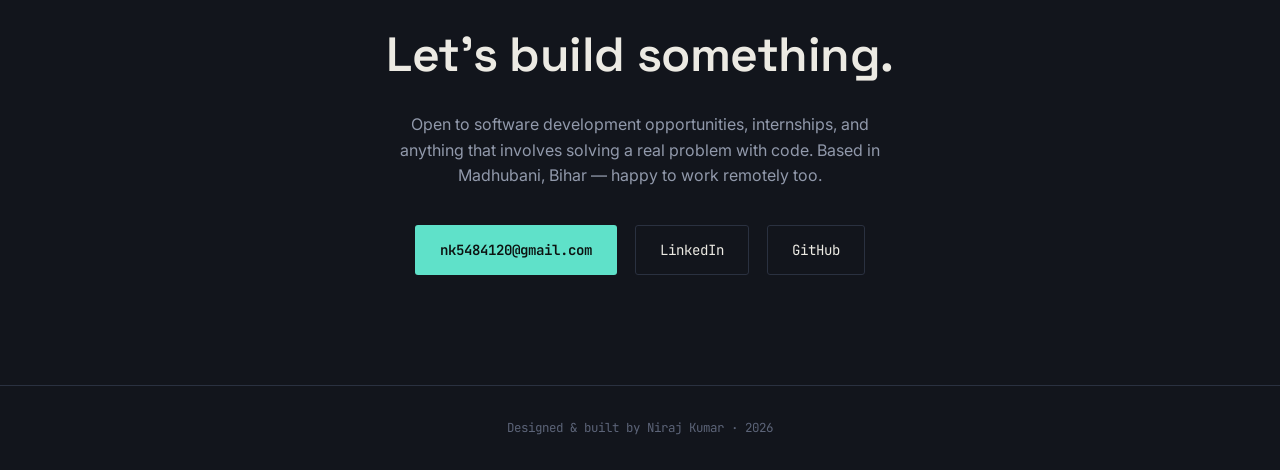
==== commit 85e25866: "Update index.html" ====
--- a/index.html
+++ b/index.html
@@ -419,6 +419,7 @@
       <div class="hero-actions">
         <a href="#projects" class="btn btn-primary">View projects</a>
         <a href="#contact" class="btn btn-ghost">Get in touch</a>
+        <a href="Niraj_Kumar_Resume.pdf" class="btn btn-ghost" download>Download resume</a>
       </div>
       <div class="hero-meta">
         <div><span>Location</span> — Madhubani, Bihar, India</div>
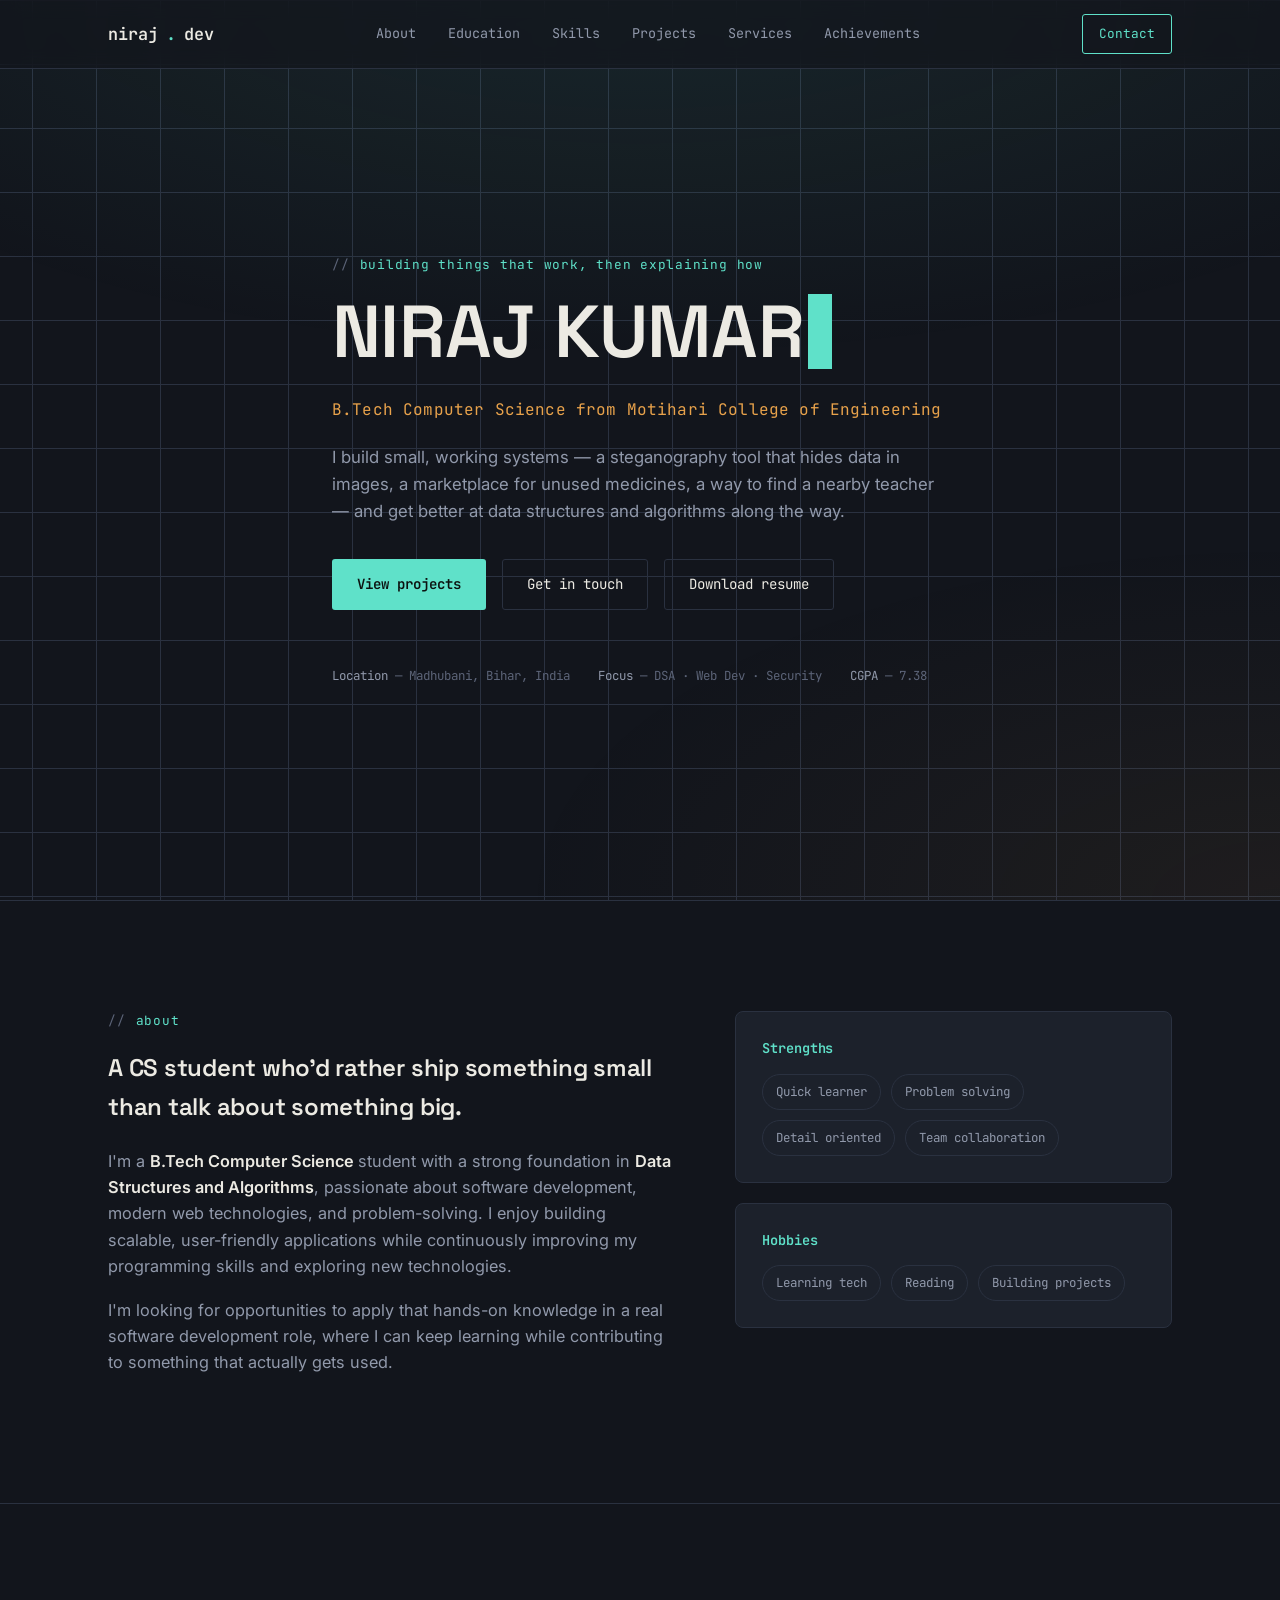
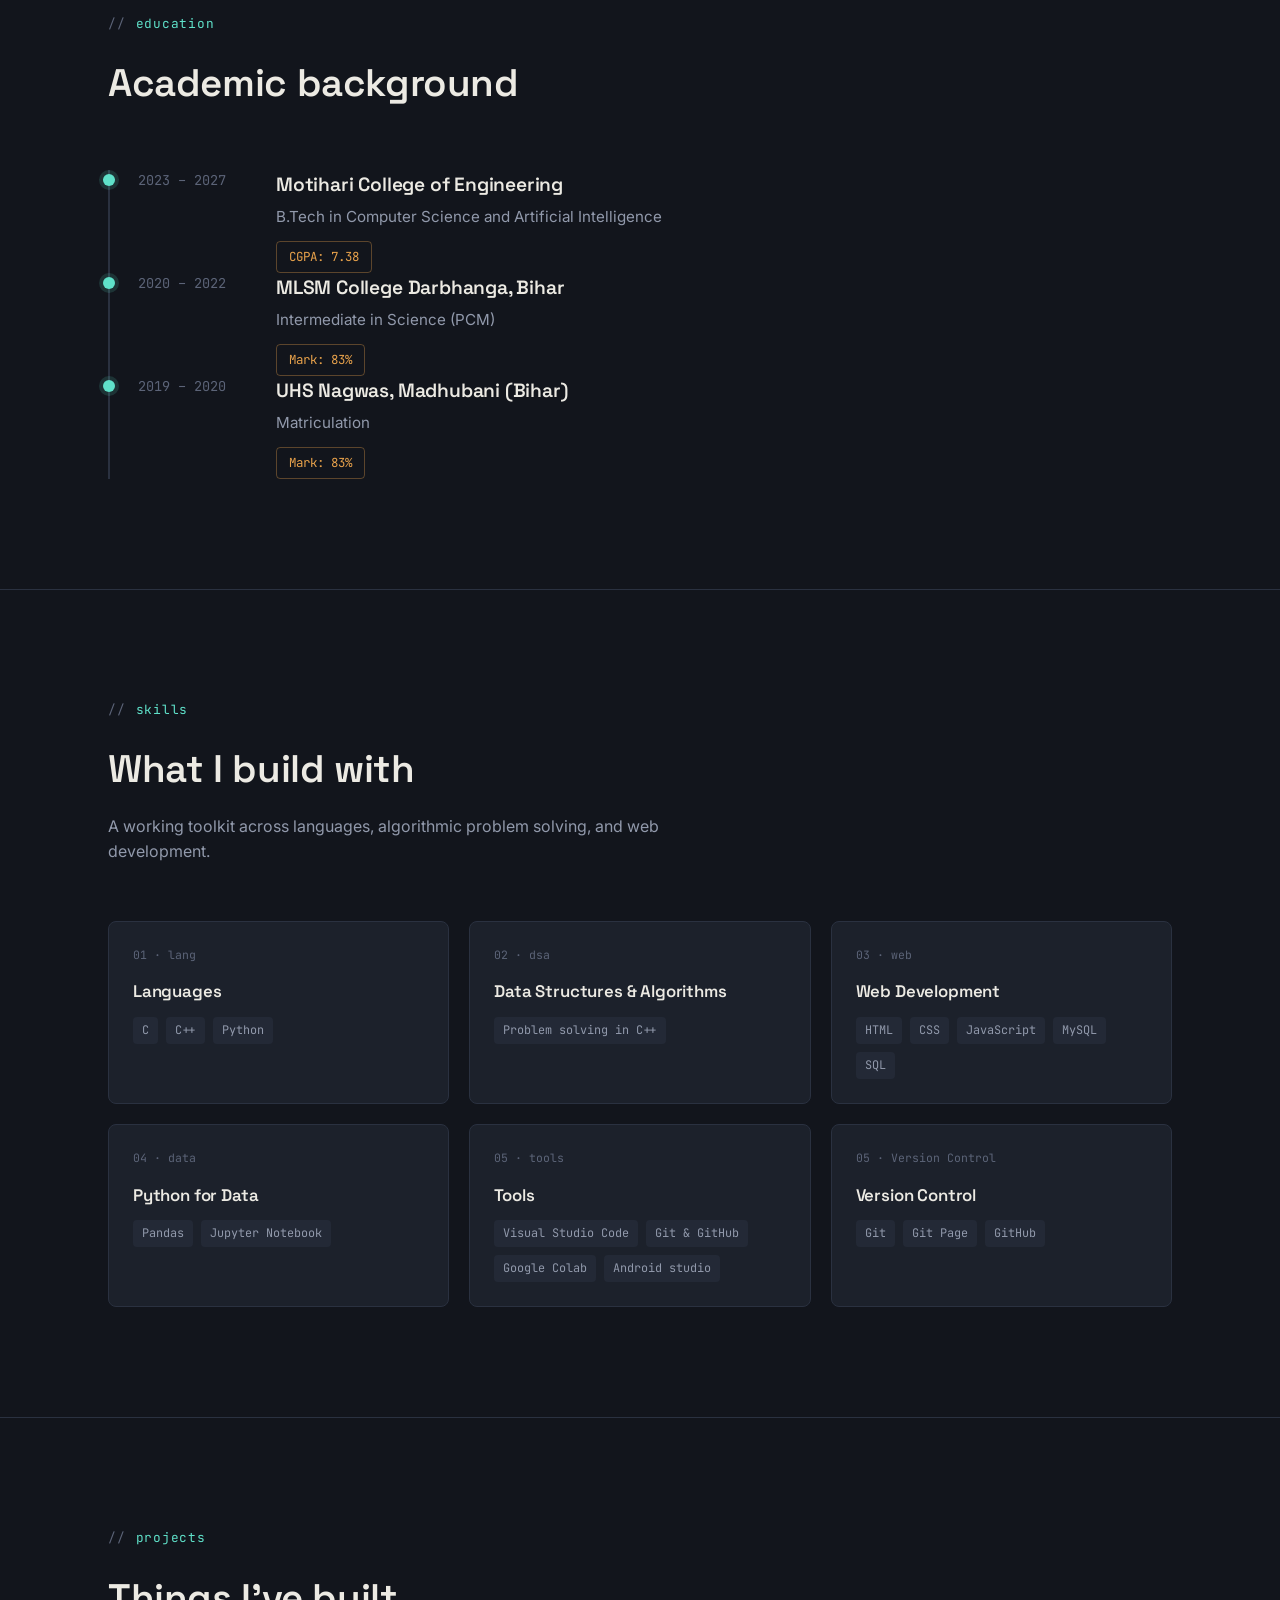
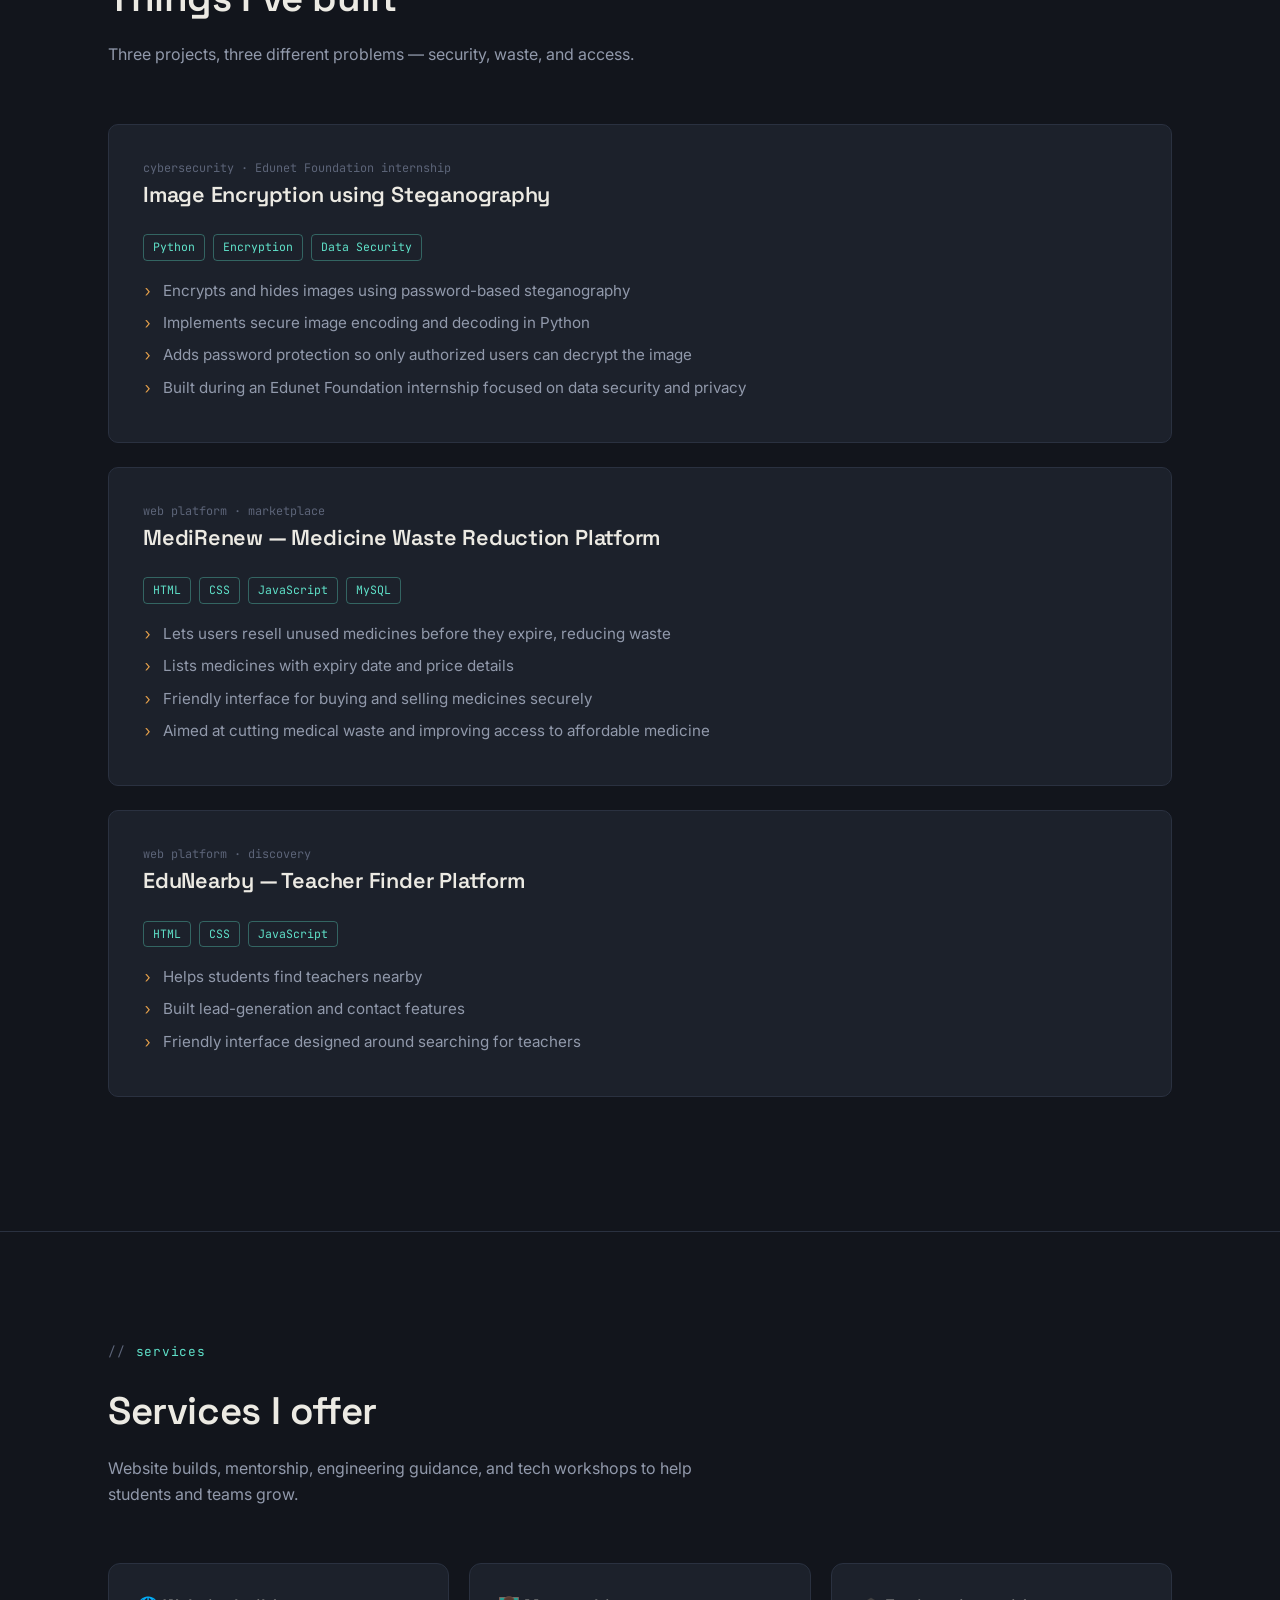
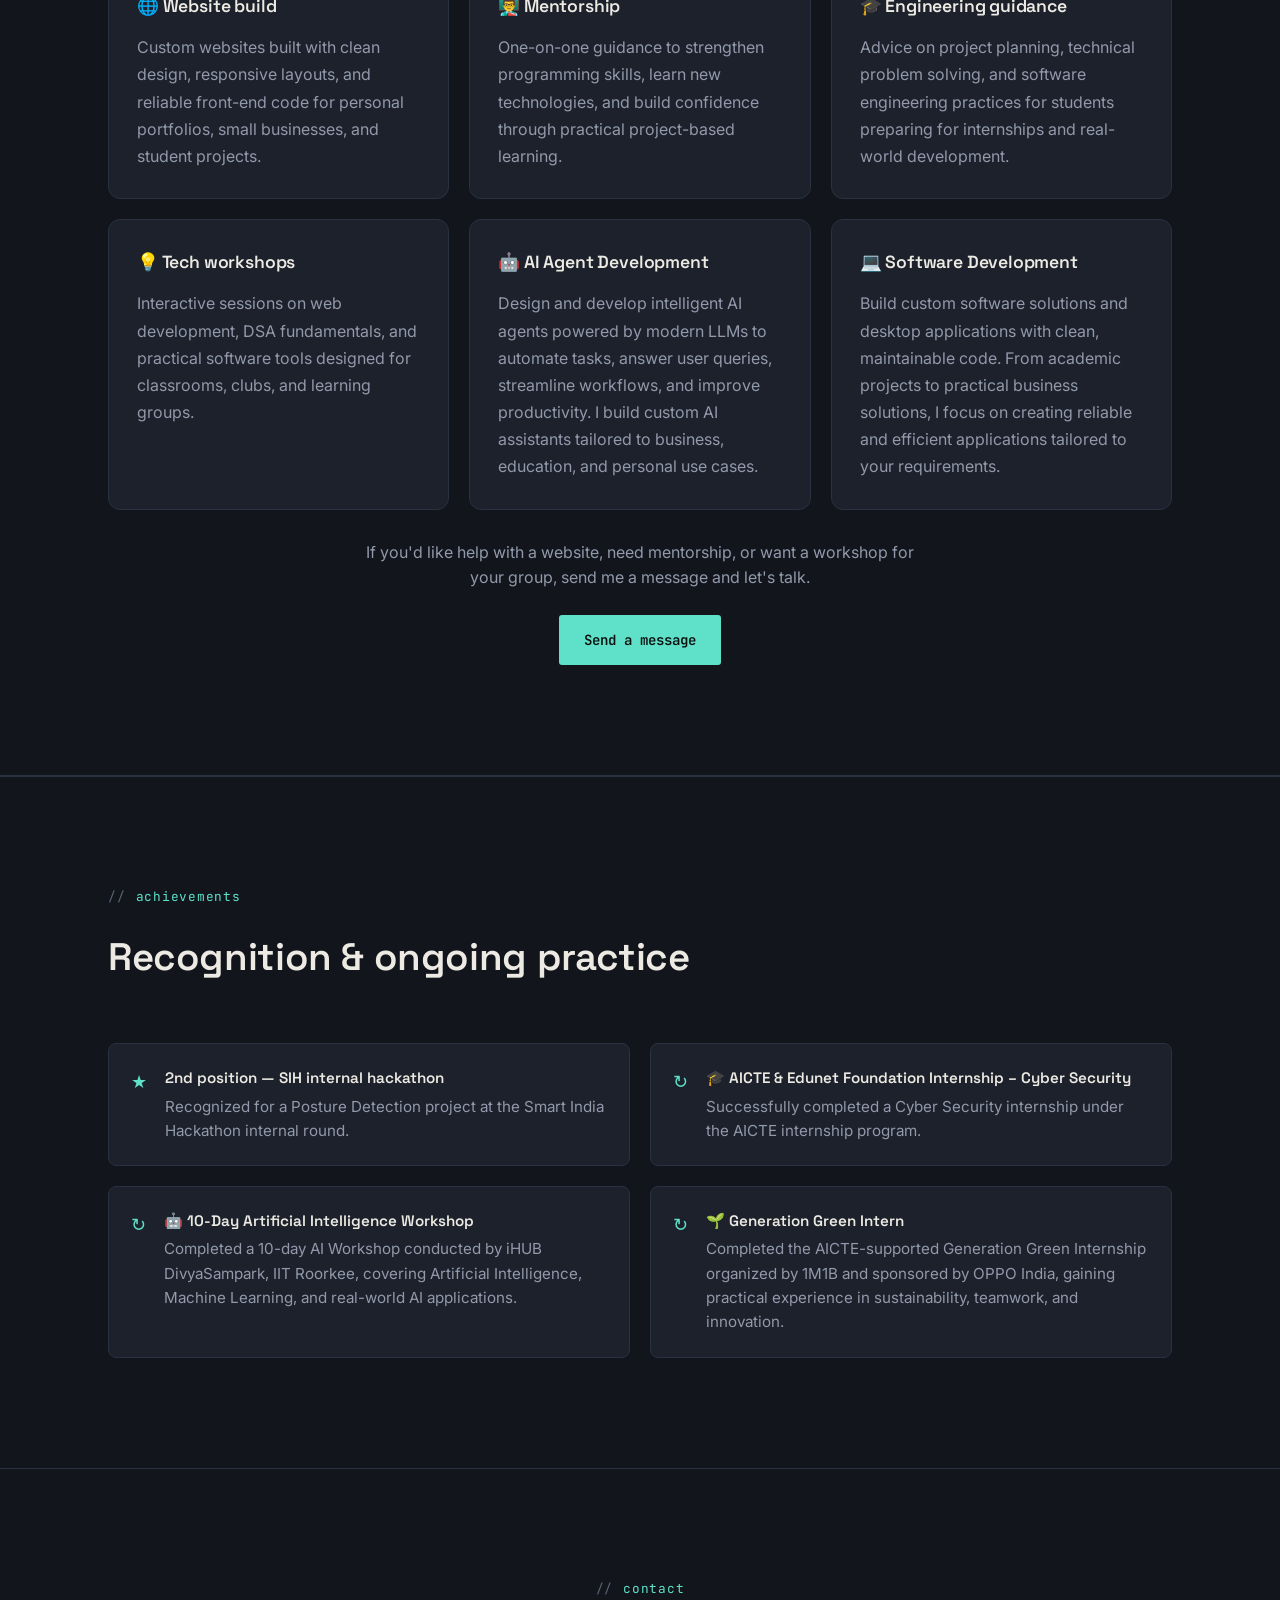
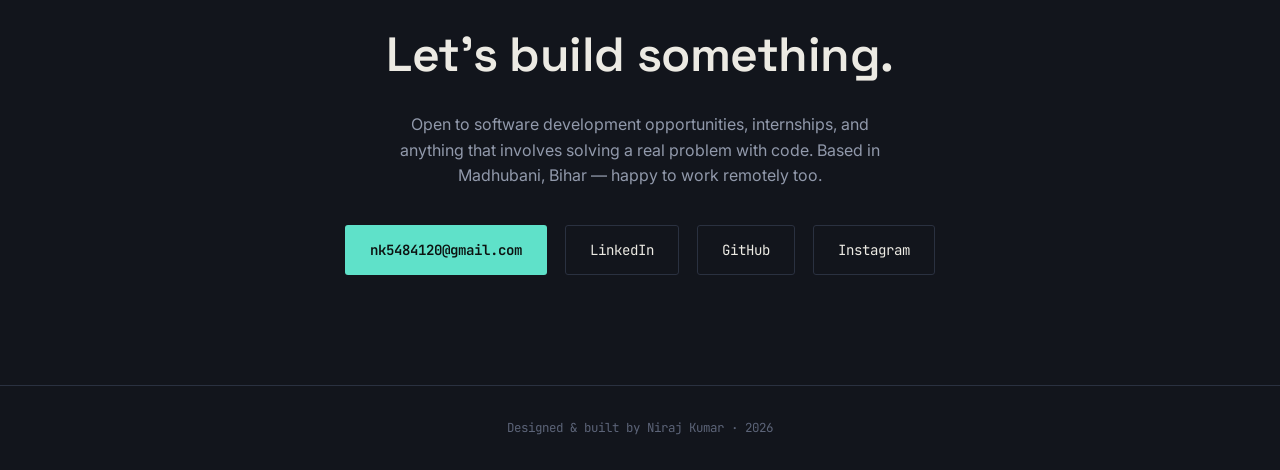
==== commit 2326f80f: "Update index.html" ====
--- a/index.html
+++ b/index.html
@@ -419,7 +419,7 @@
       <div class="hero-actions">
         <a href="#projects" class="btn btn-primary">View projects</a>
         <a href="#contact" class="btn btn-ghost">Get in touch</a>
-        <a href="Niraj_Kumar_Resume.pdf" class="btn btn-ghost" download>Download resume</a>
+        <a href="https://www.image2url.com/r2/default/documents/1784710641650-b8ade438-cb7b-4502-ace2-20fe2bbfb98d.pdf" class="btn btn-ghost" download>Download resume</a>
       </div>
       <div class="hero-meta">
         <div><span>Location</span> — Madhubani, Bihar, India</div>
@@ -676,6 +676,9 @@
       <a href="https://github.com/nirajkumar3308" target="_blank" rel="noopener noreferrer" class="btn btn-ghost">
     GitHub
 </a>
+           <a href="https://www.instagram.com/invisible_4___you?igsh=MTAxcmN2MHhwZzN2OQ==" target="_blank" rel="noopener noreferrer" class="btn btn-ghost">
+    Instagram
+</a>
       </div>
     </div>
   </section>
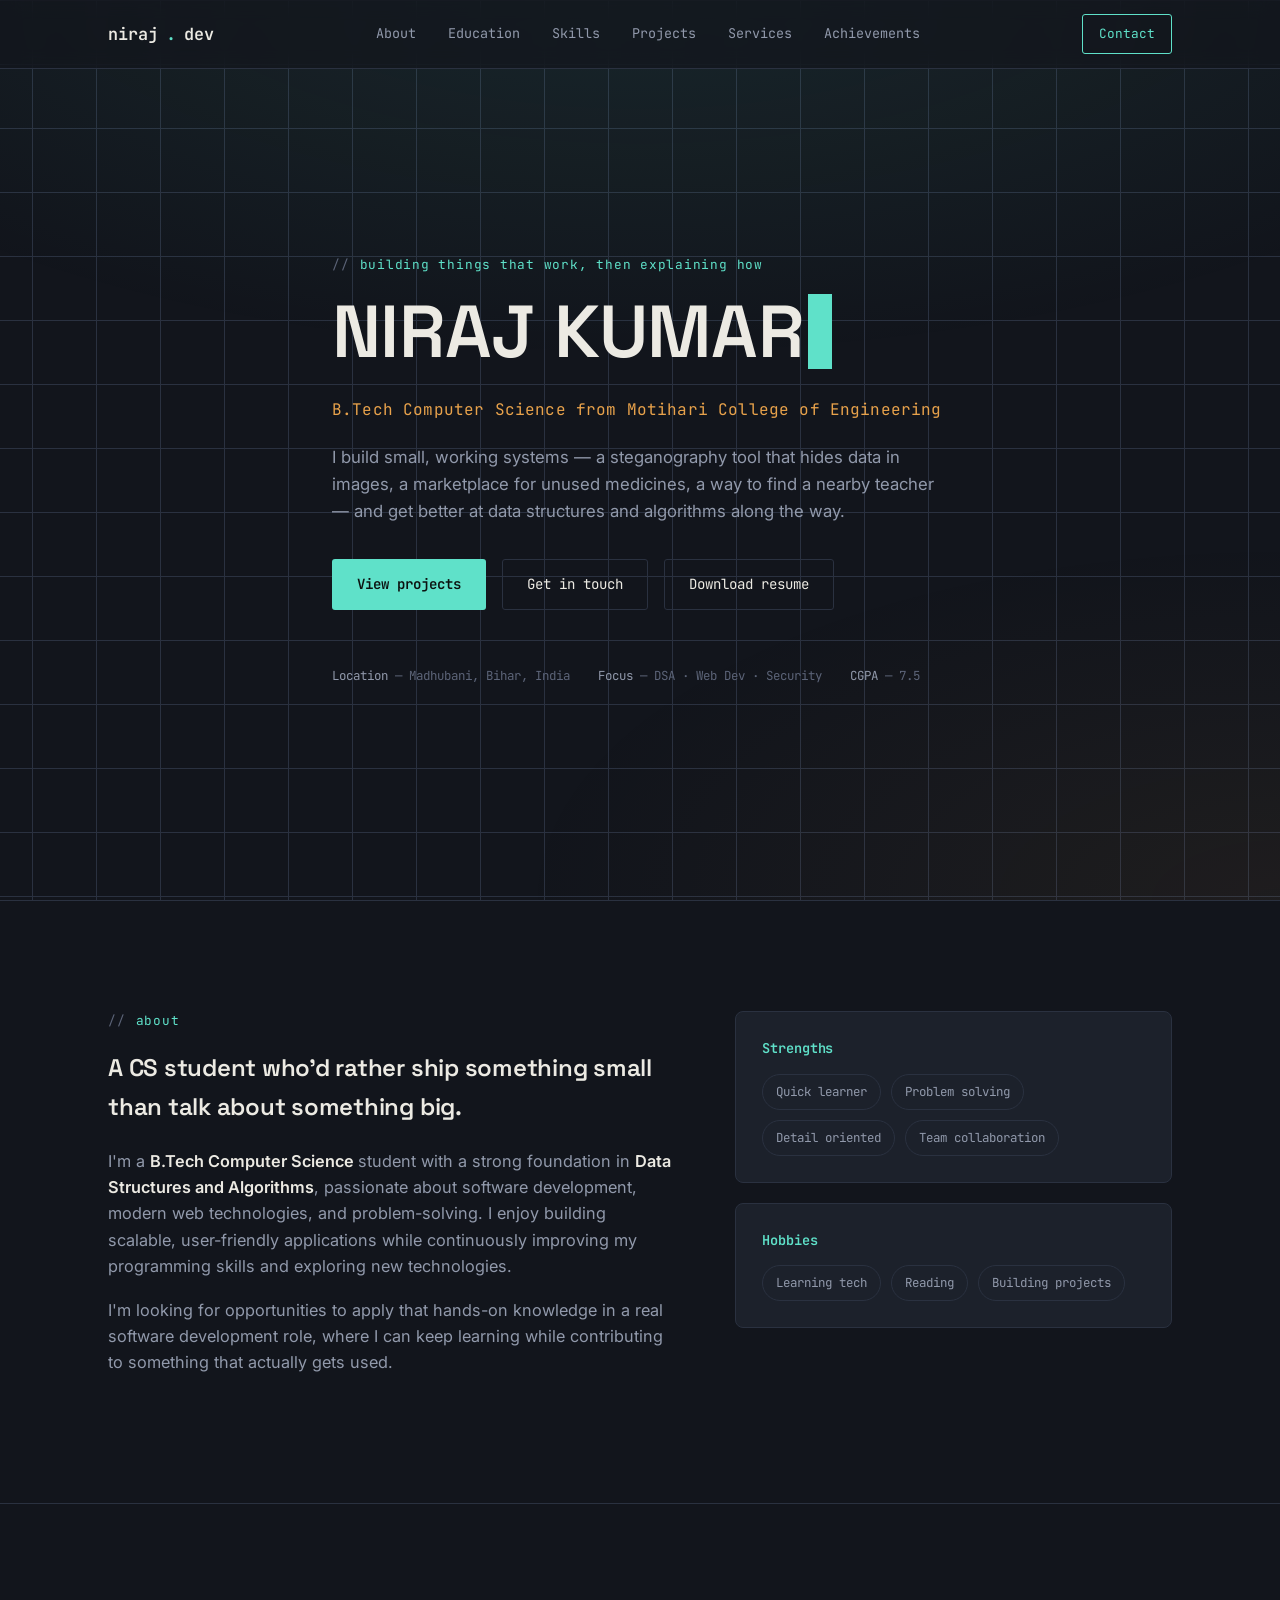
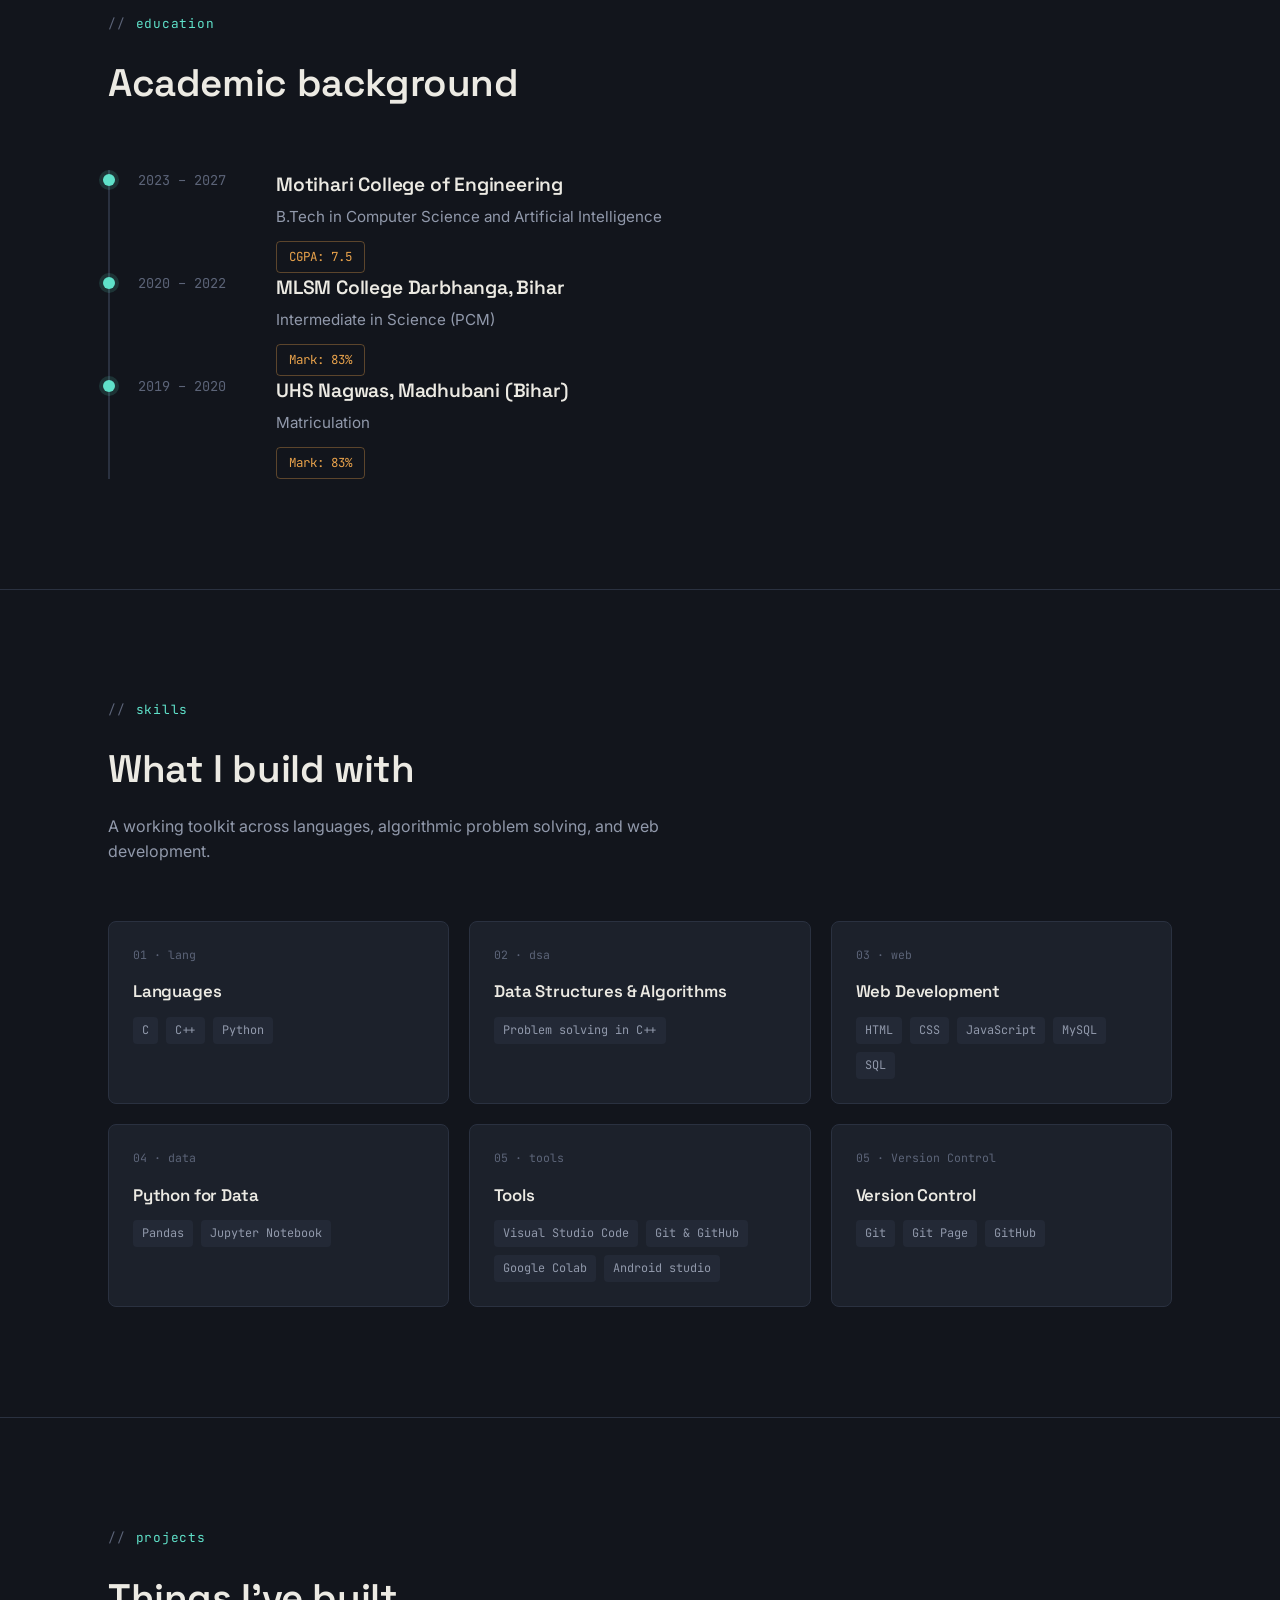
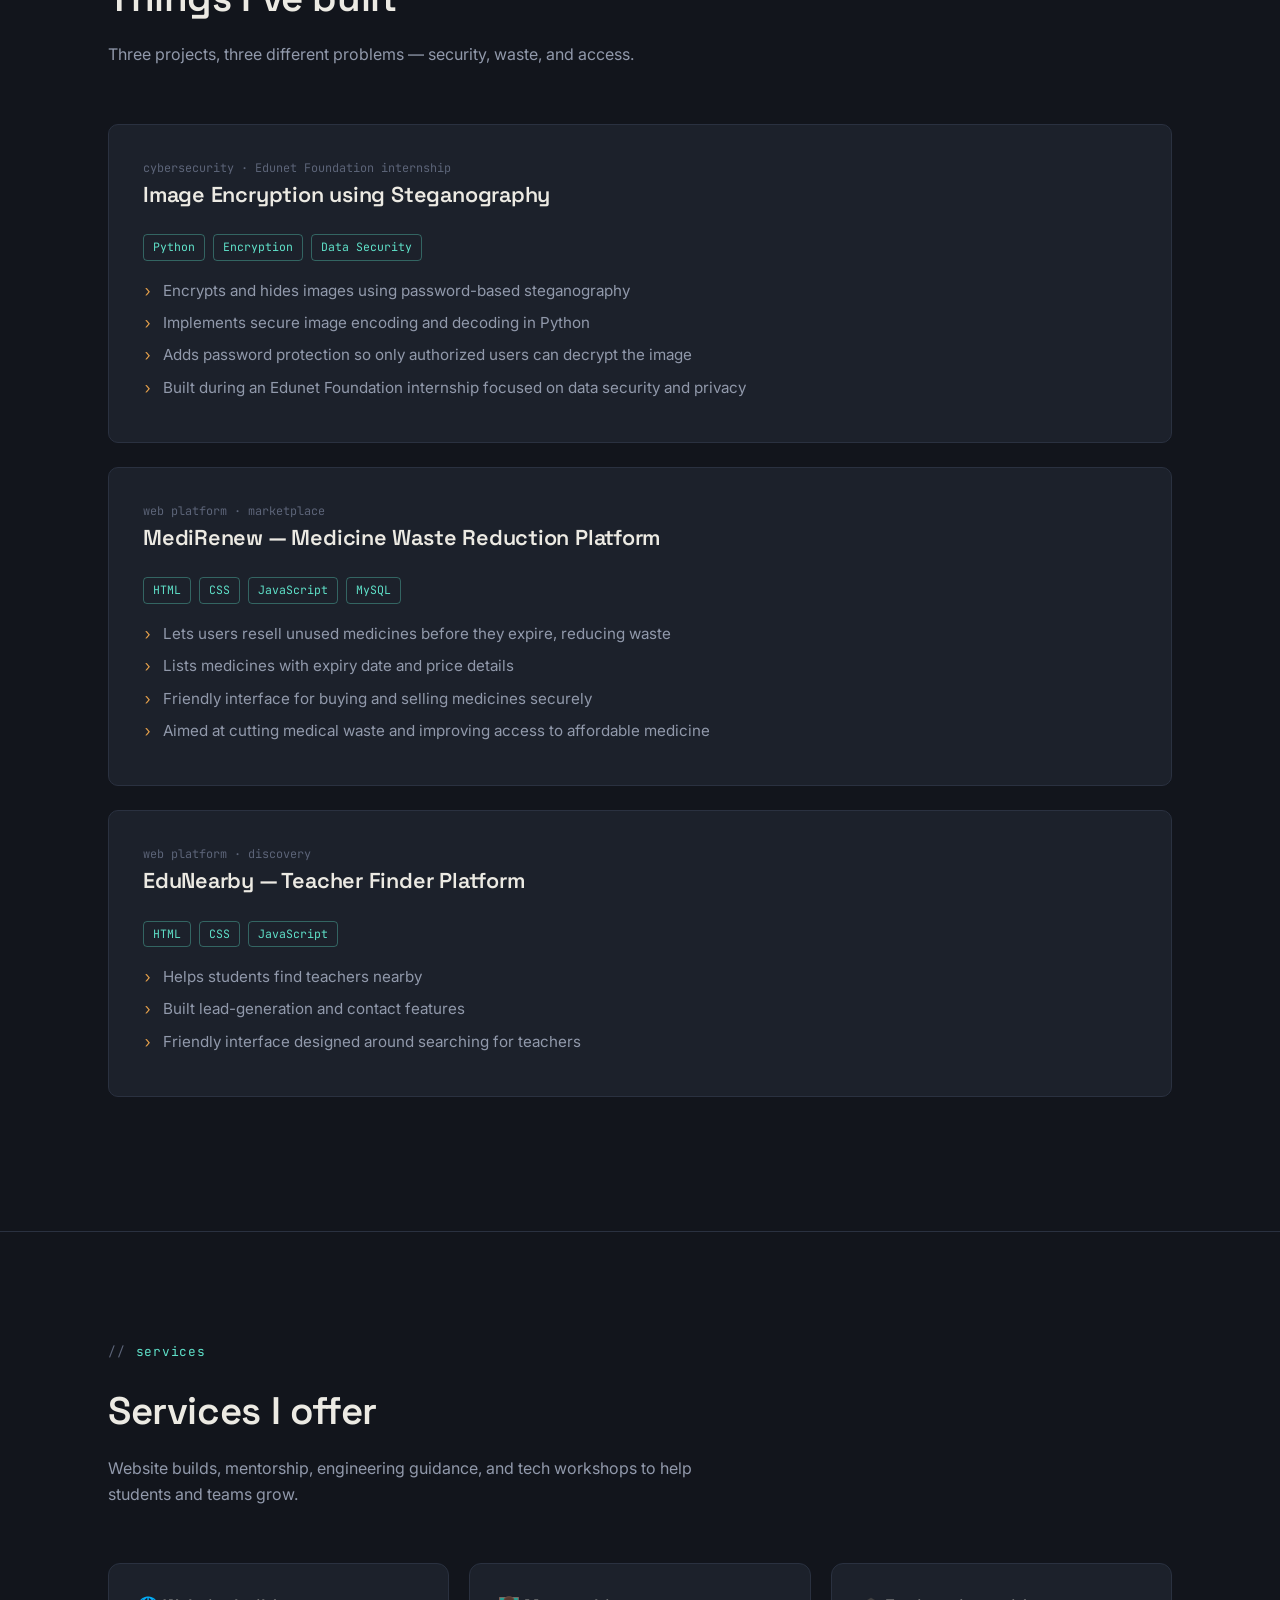
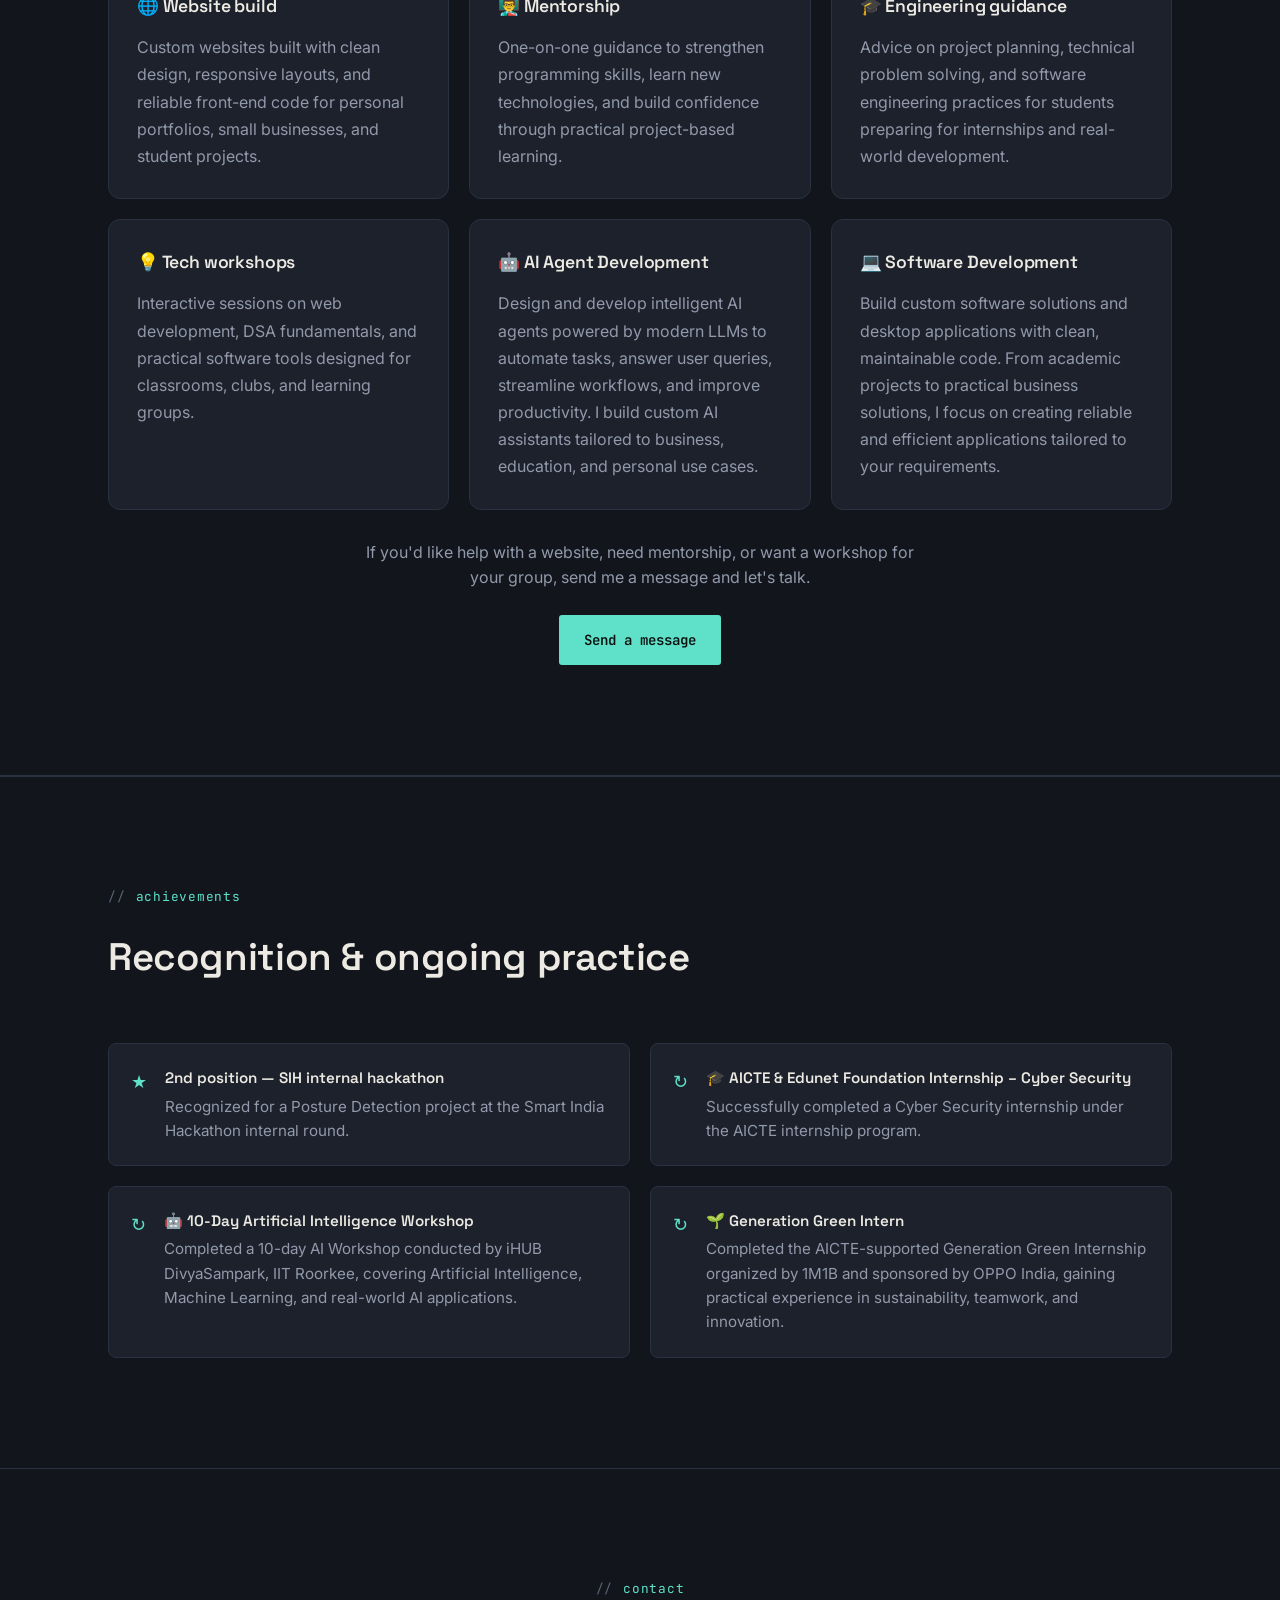
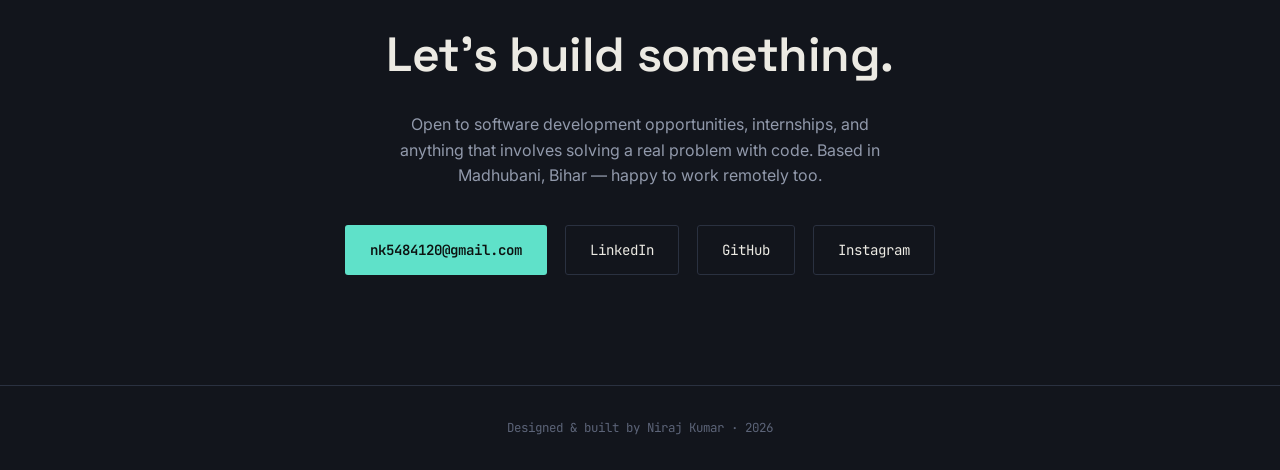
==== commit 558f210f: "Update index.html" ====
--- a/index.html
+++ b/index.html
@@ -424,7 +424,7 @@
       <div class="hero-meta">
         <div><span>Location</span> — Madhubani, Bihar, India</div>
         <div><span>Focus</span> — DSA · Web Dev · Security</div>
-        <div><span>CGPA</span> — 7.38</div>
+        <div><span>CGPA</span> — 7.5</div>
       </div>
     </div>
   </section>
@@ -472,7 +472,7 @@
         <div>
           <h3>Motihari College of Engineering</h3>
           <p>B.Tech in Computer Science and Artificial Intelligence</p>
-          <span class="cgpa-badge">CGPA: 7.38</span>
+          <span class="cgpa-badge">CGPA: 7.5</span>
         </div>
       </div>
       <div class="edu-row reveal">
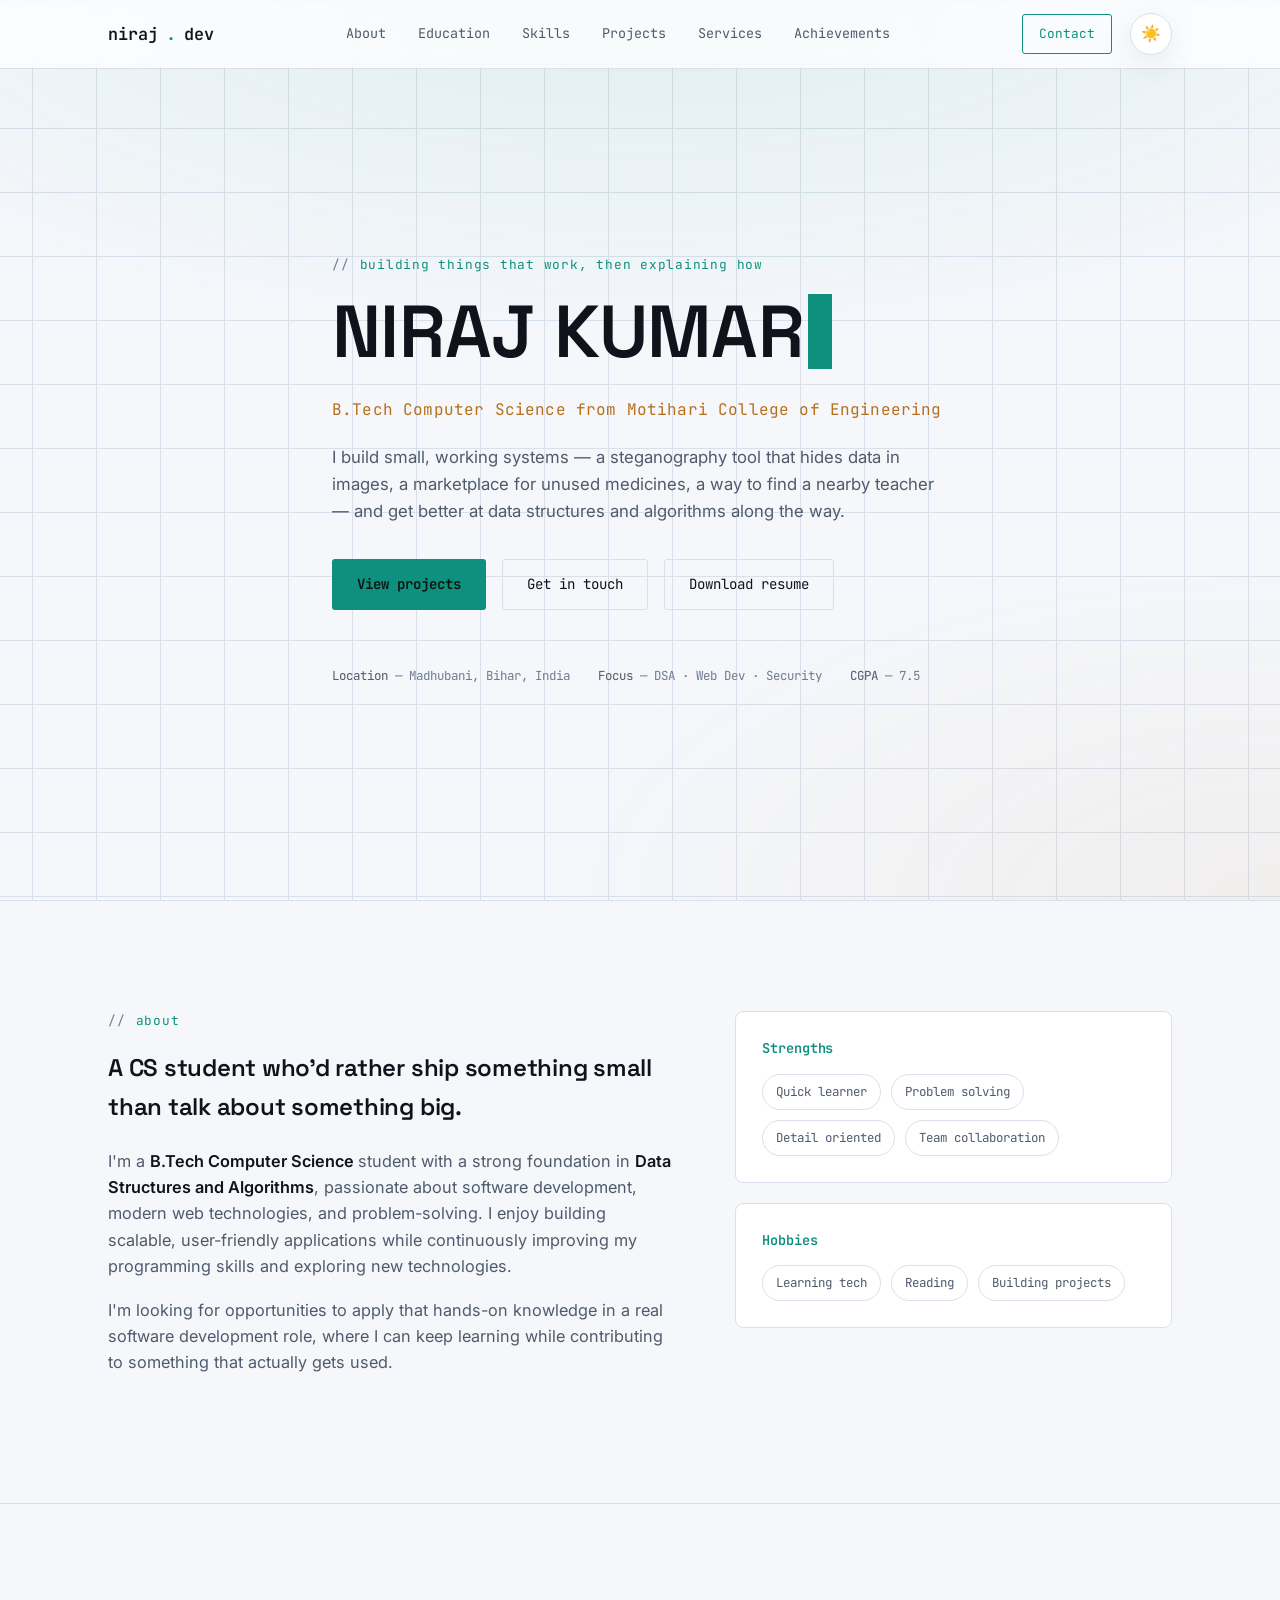
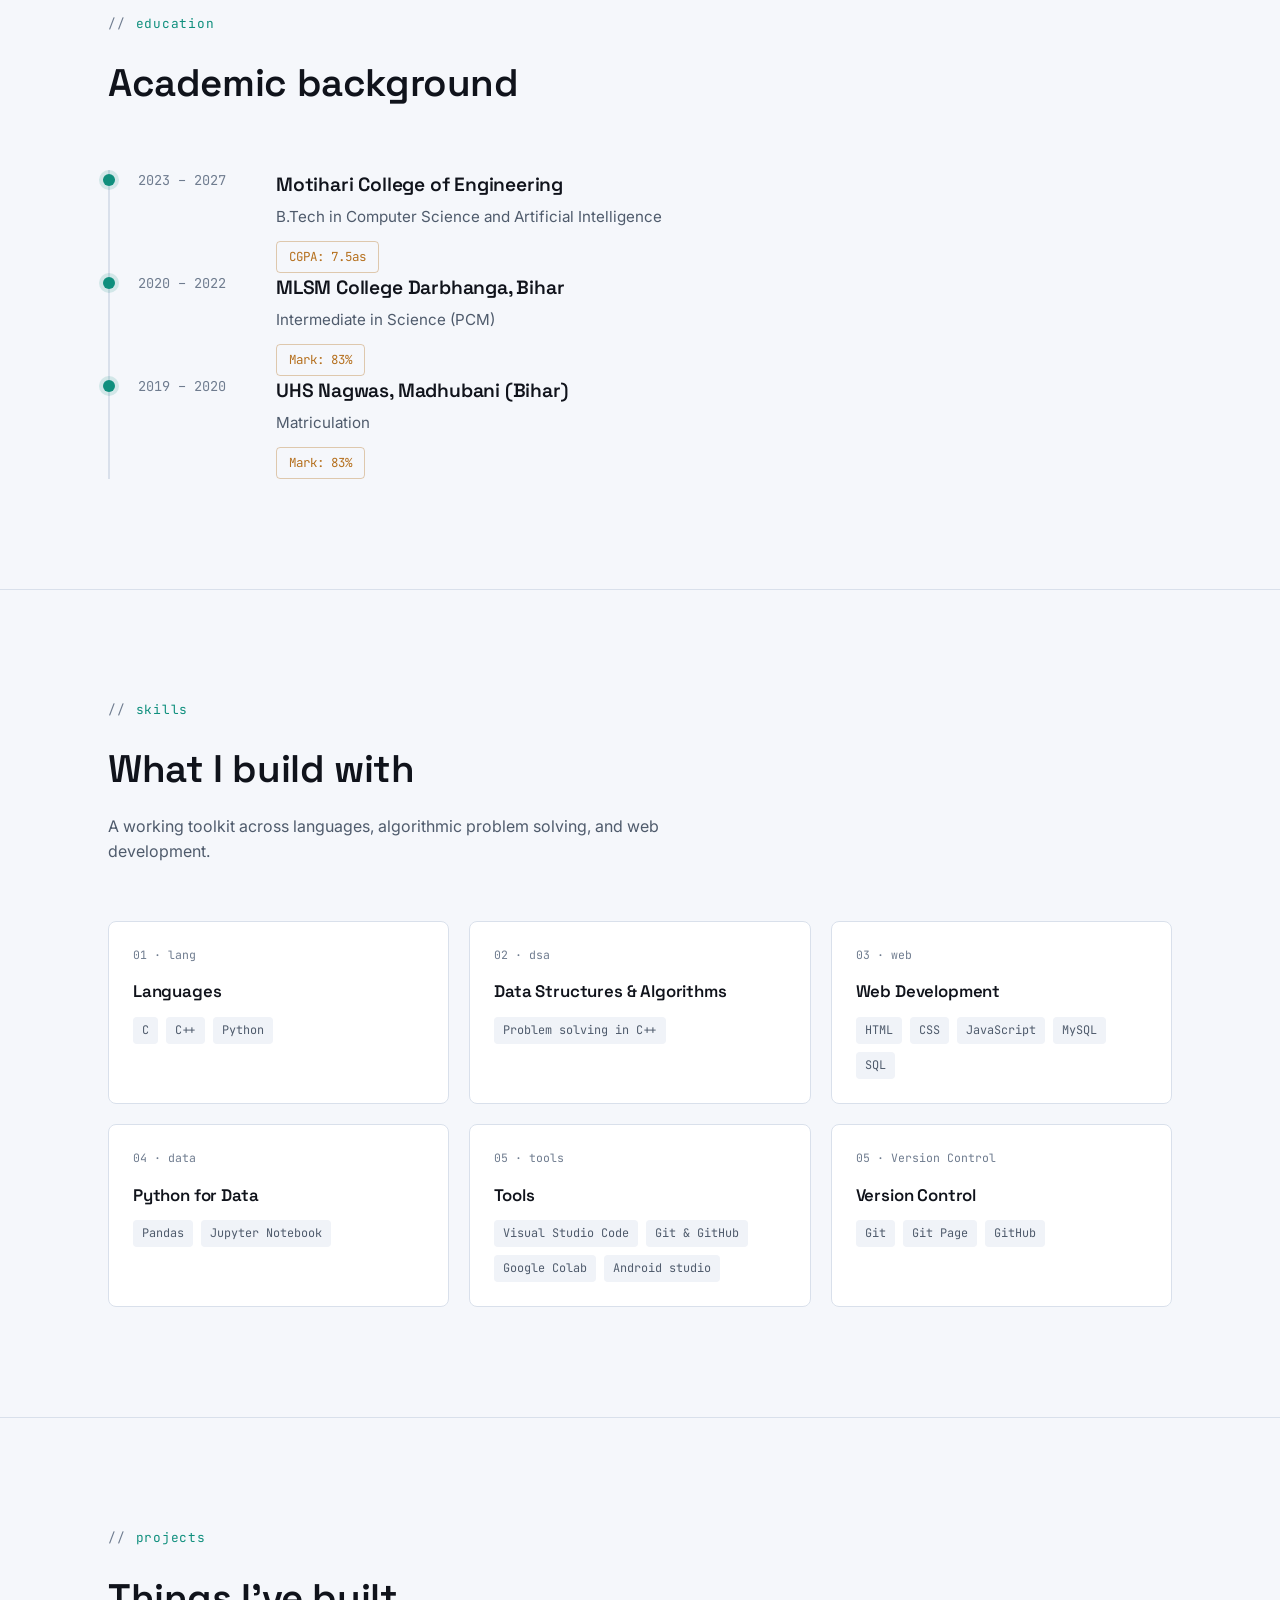
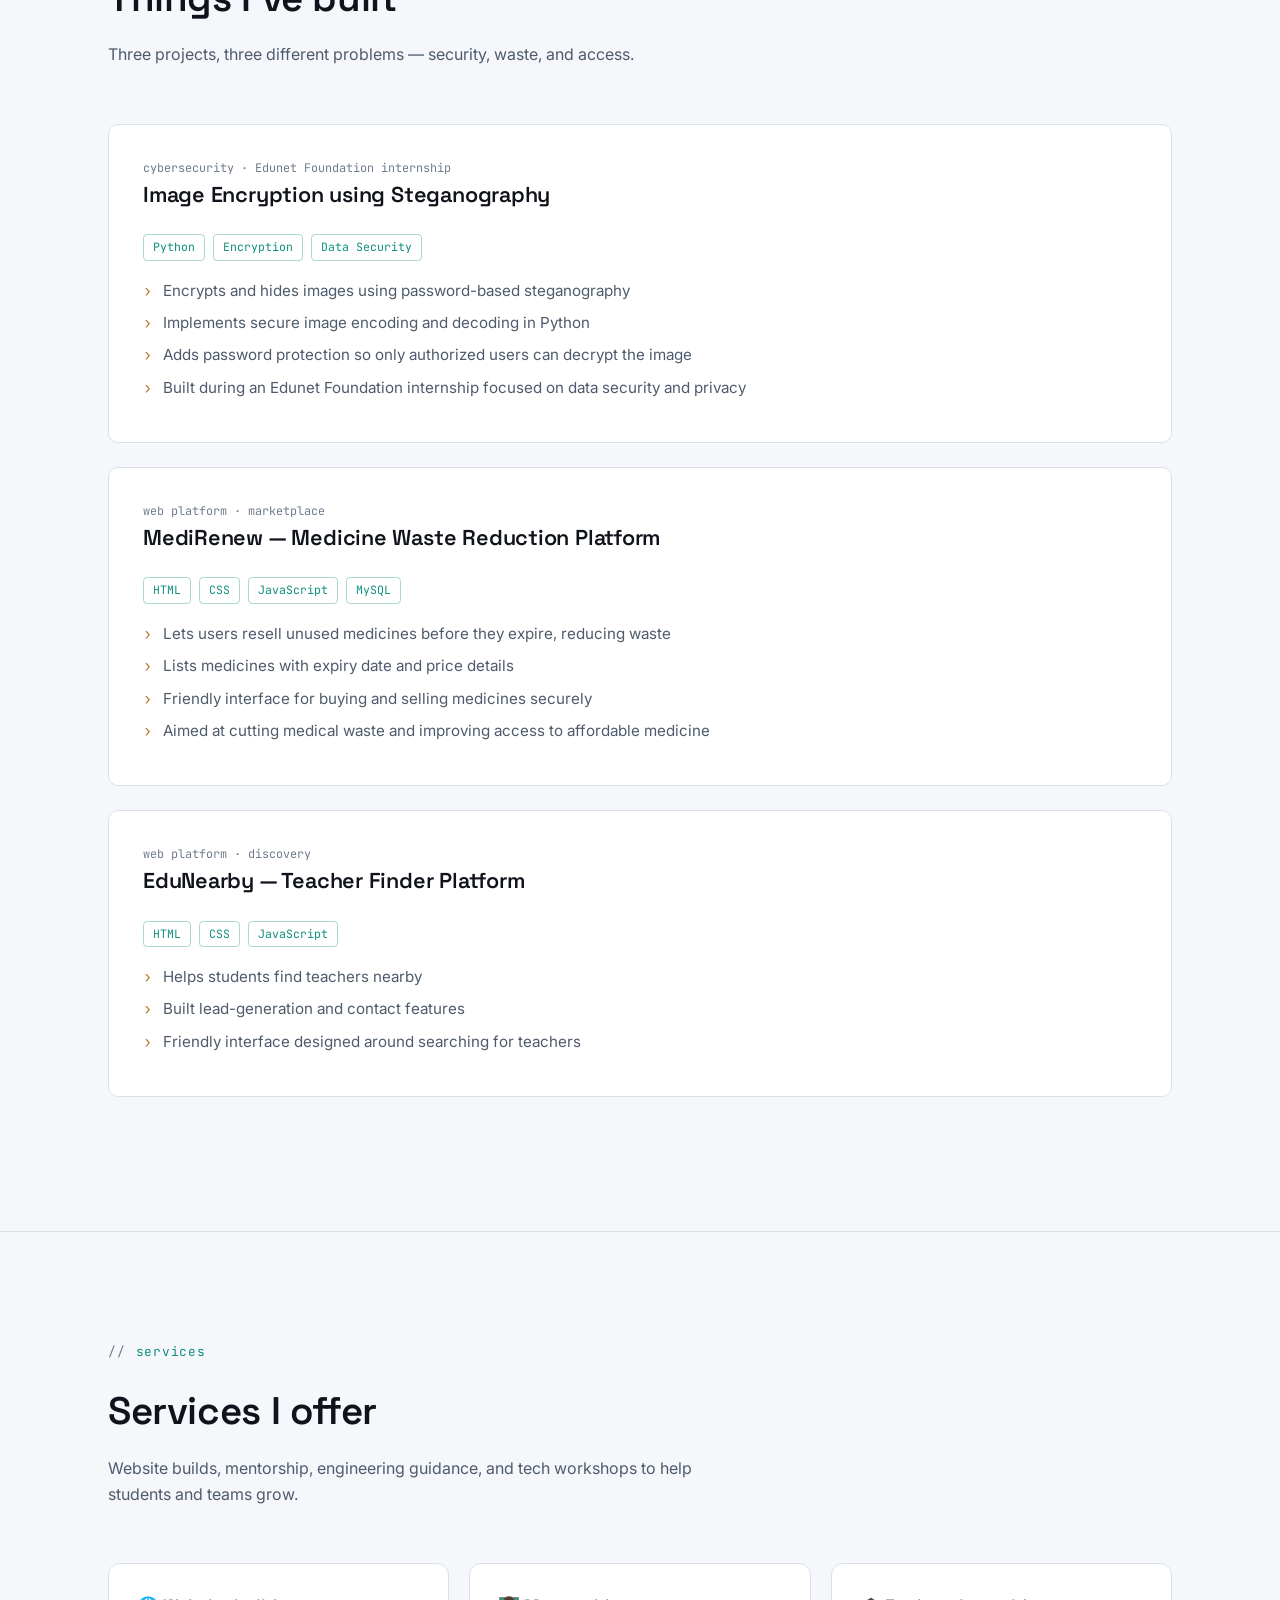
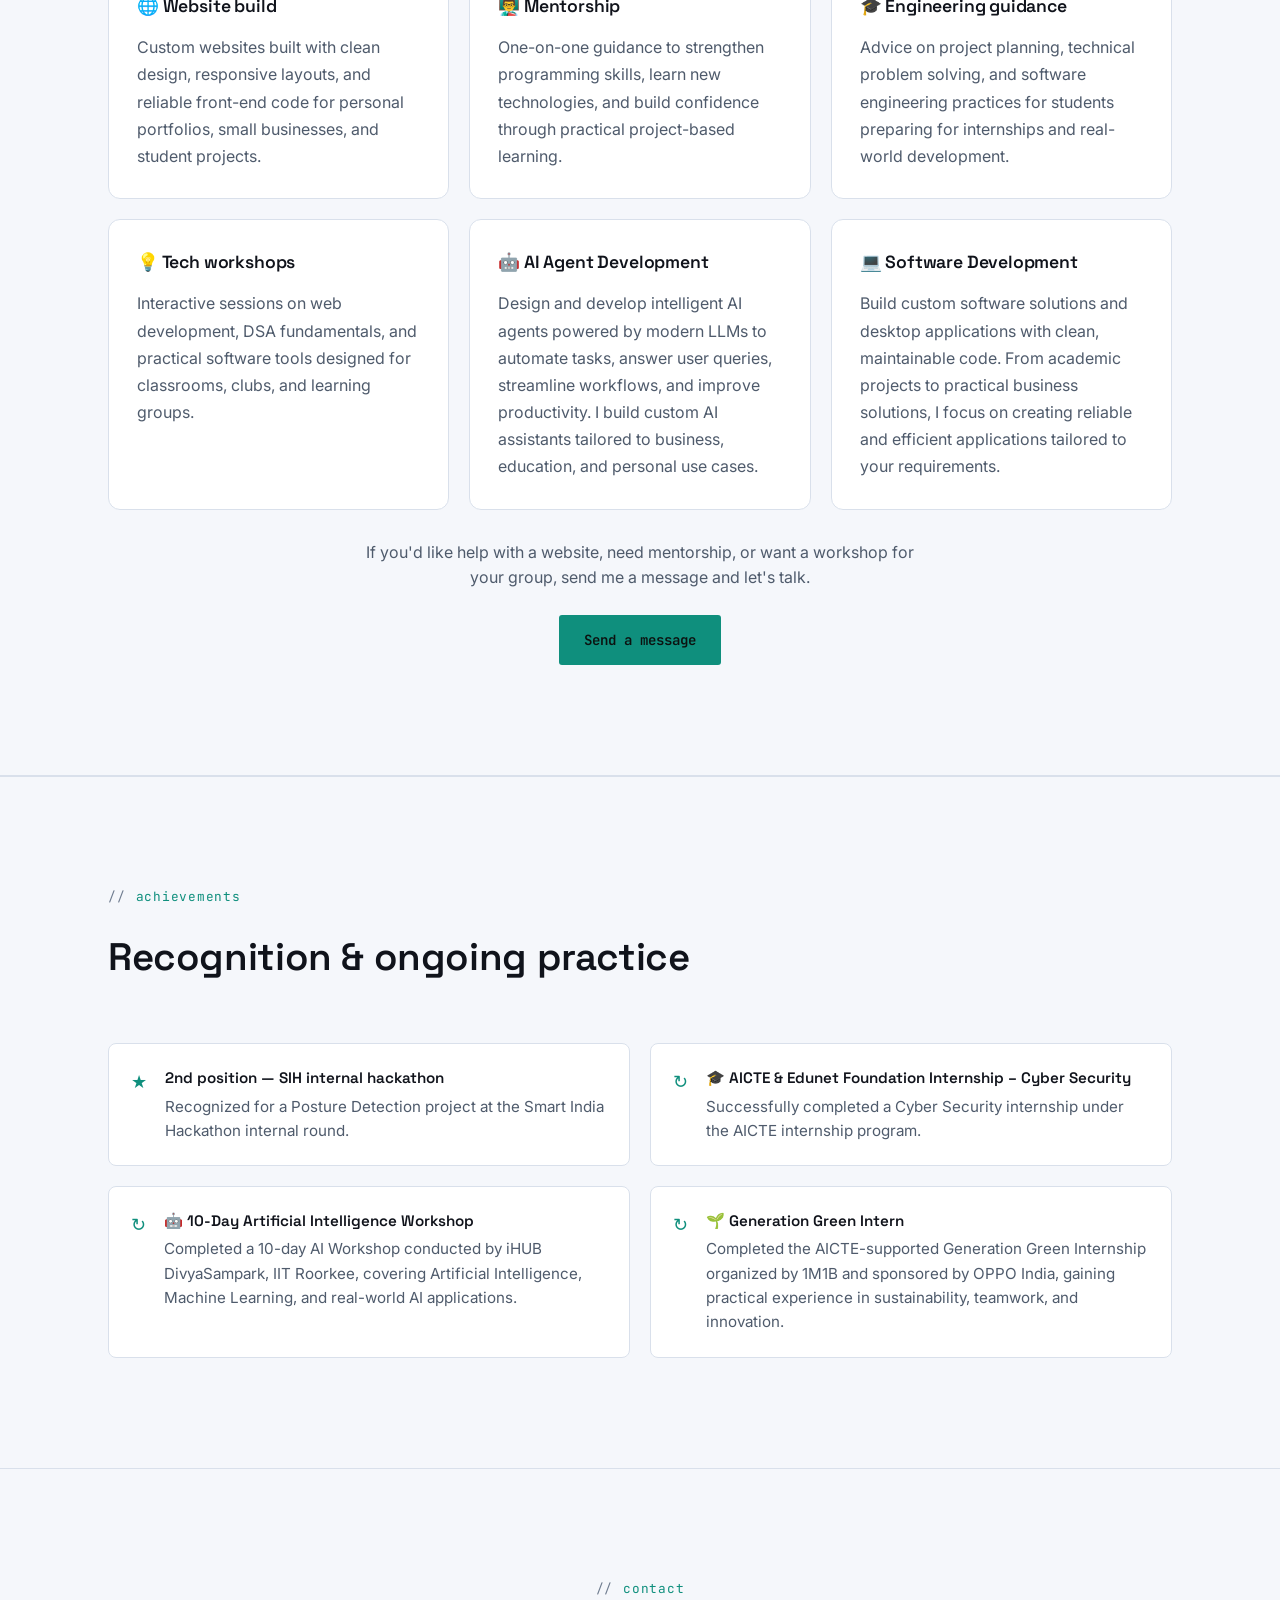
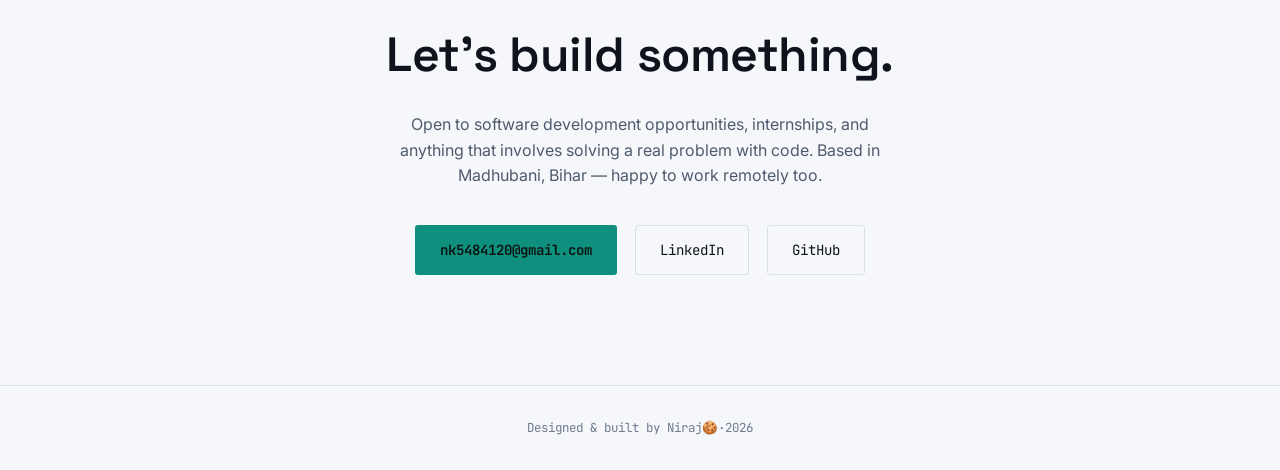
==== commit 908fae38: "Update index.html" ====
--- a/index.html
+++ b/index.html
@@ -7,20 +7,16 @@
 <link rel="preconnect" href="https://fonts.googleapis.com">
 <link rel="preconnect" href="https://fonts.gstatic.com" crossorigin>
 <link href="https://fonts.googleapis.com/css2?family=Space+Grotesk:wght@400;500;600;700&family=Inter:wght@400;500;600&family=JetBrains+Mono:wght@400;500;600&display=swap" rel="stylesheet">
+<link rel="stylesheet" href="theme.css">
+<script>
+  (function () {
+    const storedTheme = localStorage.getItem('portfolio-theme');
+    const systemTheme = window.matchMedia('(prefers-color-scheme: light)').matches ? 'light' : 'dark';
+    document.documentElement.setAttribute('data-theme', storedTheme || systemTheme);
+  })();
+</script>
 <style>
   :root{
-    --bg:#12151c;
-    --bg-alt:#171b24;
-    --surface:#1c212b;
-    --surface-2:#232936;
-    --border:#2a3140;
-    --text:#eceae3;
-    --text-dim:#9199ab;
-    --text-faint:#5c6478;
-    --accent:#5fe1c9;
-    --accent-2:#e8a24b;
-    --accent-rgb:95,225,201;
-    --accent2-rgb:232,162,75;
     --display:'Space Grotesk',sans-serif;
     --body:'Inter',sans-serif;
     --mono:'JetBrains Mono',monospace;
@@ -86,7 +82,7 @@
   header{
     position:fixed; top:0; left:0; right:0; z-index:100;
     backdrop-filter:blur(10px);
-    background:rgba(18,21,28,0.72);
+    background:var(--surface);
     border-bottom:1px solid var(--border);
   }
   nav.wrap{
@@ -126,7 +122,7 @@
     left: 0;
     width: 100%;
     height: calc(100vh - 68px);
-    background: #0f172a; /* Change to your preferred color */
+    background: var(--surface);
     display: flex;
     flex-direction: column;
     padding: 20px;
@@ -134,7 +130,7 @@
     transform: translateX(-100%);
     transition: transform 0.3s ease-in-out;
     z-index: 9999;
-    border-top: 1px solid rgba(255,255,255,0.1);
+    border-top: 1px solid var(--border);
 }
 
 /* Open Menu */
@@ -149,15 +145,15 @@
     padding: 16px 10px;
     font-size: 18px;
     font-family: var(--mono);
-    color: #ffffff;
+    color: var(--text-dim);
     text-decoration: none;
-    border-bottom: 1px solid rgba(255,255,255,0.1);
+    border-bottom: 1px solid var(--border);
     transition: background 0.3s, color 0.3s;
 }
 
 .mobile-panel a:hover{
-    background: rgba(255,255,255,0.08);
-    color: #38bdf8;
+    background: var(--surface-2);
+    color: var(--accent);
 }
 
 /* Hide Mobile Menu on Desktop */
@@ -393,10 +389,15 @@
       <a href="#services">Services</a>
       <a href="#achievements">Achievements</a>
     </div>
-    <a href="#contact" class="nav-cta">Contact</a>
-    <button class="menu-btn" id="menuBtn" aria-label="Toggle menu" aria-expanded="false">
-      <span></span><span></span><span></span>
-    </button>
+    <div class="nav-actions">
+      <a href="#contact" class="nav-cta">Contact</a>
+      <button class="theme-toggle" type="button" aria-label="Toggle color theme" aria-pressed="false" data-theme-toggle>
+        <span class="theme-toggle__icon" aria-hidden="true">🌙</span>
+      </button>
+      <button class="menu-btn" id="menuBtn" aria-label="Toggle menu" aria-expanded="false">
+        <span></span><span></span><span></span>
+      </button>
+    </div>
   </nav>
   <div class="mobile-panel" id="mobilePanel">
     <a href="#about">About</a>
@@ -419,7 +420,7 @@
       <div class="hero-actions">
         <a href="#projects" class="btn btn-primary">View projects</a>
         <a href="#contact" class="btn btn-ghost">Get in touch</a>
-        <a href="https://www.image2url.com/r2/default/documents/1784710641650-b8ade438-cb7b-4502-ace2-20fe2bbfb98d.pdf" class="btn btn-ghost" download>Download resume</a>
+        <a href="Niraj_Kumar_Resume.pdf" class="btn btn-ghost" download>Download resume</a>
       </div>
       <div class="hero-meta">
         <div><span>Location</span> — Madhubani, Bihar, India</div>
@@ -472,7 +473,7 @@
         <div>
           <h3>Motihari College of Engineering</h3>
           <p>B.Tech in Computer Science and Artificial Intelligence</p>
-          <span class="cgpa-badge">CGPA: 7.5</span>
+          <span class="cgpa-badge">CGPA: 7.5as</span>
         </div>
       </div>
       <div class="edu-row reveal">
@@ -676,18 +677,16 @@
       <a href="https://github.com/nirajkumar3308" target="_blank" rel="noopener noreferrer" class="btn btn-ghost">
     GitHub
 </a>
-           <a href="https://www.instagram.com/invisible_4___you?igsh=MTAxcmN2MHhwZzN2OQ==" target="_blank" rel="noopener noreferrer" class="btn btn-ghost">
-    Instagram
-</a>
       </div>
     </div>
   </section>
 
   <footer>
-    <p>Designed &amp; built by Niraj Kumar · 2026</p>
+    <p>Designed &amp; built by Niraj🍪·2026</p>
   </footer>
 </main>
 
+<script src="theme.js"></script>
 <script>
   // Mobile menu toggle
   const menuBtn = document.getElementById('menuBtn');
--- a/theme.css
+++ b/theme.css
@@ -0,0 +1,317 @@
+:root {
+  color-scheme: dark;
+  --bg: #0f1117;
+  --bg-alt: #161925;
+  --surface: #181d27;
+  --surface-2: #232a37;
+  --border: #2a3140;
+  --text: #f3efe8;
+  --text-dim: #b4bbca;
+  --text-faint: #80889a;
+  --accent: #5fe1c9;
+  --accent-2: #e8a24b;
+  --accent-rgb: 95, 225, 201;
+  --accent2-rgb: 232, 162, 75;
+  --grid-color: rgba(255, 255, 255, 0.045);
+  --glow-a: rgba(95, 225, 201, 0.10);
+  --glow-b: rgba(232, 162, 75, 0.06);
+  --display: 'Space Grotesk', sans-serif;
+  --body: 'Inter', sans-serif;
+  --mono: 'JetBrains Mono', monospace;
+  --maxw: 1120px;
+}
+
+:root[data-theme="light"] {
+  color-scheme: light;
+  --bg: #f5f7fb;
+  --bg-alt: #eef2f8;
+  --surface: #ffffff;
+  --surface-2: #f0f3f8;
+  --border: #d9e0eb;
+  --text: #10131b;
+  --text-dim: #4f5b6c;
+  --text-faint: #6f7c8f;
+  --accent: #0f8f7d;
+  --accent-2: #b5701e;
+  --accent-rgb: 15, 143, 125;
+  --accent2-rgb: 181, 112, 30;
+  --grid-color: rgba(15, 19, 32, 0.05);
+  --glow-a: rgba(15, 143, 125, 0.12);
+  --glow-b: rgba(181, 112, 30, 0.08);
+}
+
+* {
+  box-sizing: border-box;
+}
+
+html {
+  scroll-behavior: smooth;
+}
+
+body {
+  margin: 0;
+  background-color: var(--bg);
+  color: var(--text);
+  font-family: var(--body);
+  line-height: 1.6;
+  overflow-x: hidden;
+  background-image: linear-gradient(var(--grid-color) 1px, transparent 1px), linear-gradient(90deg, var(--grid-color) 1px, transparent 1px);
+  background-size: 64px 64px;
+  background-position: center top;
+  background-attachment: fixed;
+  transition: background-color 0.3s ease, color 0.3s ease;
+}
+
+body::before {
+  content: "";
+  position: fixed;
+  inset: 0;
+  background: radial-gradient(ellipse 80% 50% at 50% -10%, var(--glow-a), transparent), radial-gradient(ellipse 60% 40% at 100% 100%, var(--glow-b), transparent);
+  pointer-events: none;
+  z-index: 0;
+}
+
+body,
+header,
+nav,
+section,
+footer,
+.hero,
+.about-grid,
+.side-card,
+.skill-card,
+.project-card,
+.ach-item,
+.service-card,
+.form-card,
+input,
+textarea,
+select,
+.btn,
+.mobile-panel,
+.nav-links a,
+.nav-cta,
+.logo,
+.theme-toggle,
+.chip,
+.project-card::before,
+.project-scan,
+.contact-links a {
+  transition: background-color 0.3s ease, color 0.3s ease, border-color 0.3s ease, box-shadow 0.3s ease, transform 0.3s ease;
+}
+
+a {
+  color: inherit;
+  text-decoration: none;
+}
+
+ul {
+  list-style: none;
+}
+
+img {
+  max-width: 100%;
+  display: block;
+}
+
+.wrap {
+  max-width: var(--maxw);
+  margin: 0 auto;
+  padding: 0 28px;
+  position: relative;
+  z-index: 1;
+}
+
+.eyebrow {
+  font-family: var(--mono);
+  font-size: 0.8rem;
+  letter-spacing: 0.06em;
+  color: var(--accent);
+  display: flex;
+  align-items: center;
+  gap: 10px;
+  margin-bottom: 18px;
+  text-transform: none;
+}
+
+.eyebrow::before {
+  content: "//";
+  color: var(--text-faint);
+}
+
+h1,
+h2,
+h3 {
+  font-family: var(--display);
+  font-weight: 600;
+  letter-spacing: -0.01em;
+  color: var(--text);
+}
+
+.theme-toggle {
+  width: 42px;
+  height: 42px;
+  border: 1px solid var(--border);
+  border-radius: 999px;
+  background: var(--surface);
+  color: var(--text);
+  display: inline-flex;
+  align-items: center;
+  justify-content: center;
+  cursor: pointer;
+  padding: 0;
+  margin-left: 8px;
+  box-shadow: 0 10px 30px rgba(0, 0, 0, 0.08);
+}
+
+.nav-actions,
+.header-actions {
+  display: flex;
+  align-items: center;
+  gap: 10px;
+}
+
+.theme-toggle:hover,
+.theme-toggle:focus-visible {
+  border-color: var(--accent);
+  color: var(--accent);
+  transform: translateY(-1px);
+}
+
+.theme-toggle__icon {
+  font-size: 1rem;
+  line-height: 1;
+}
+
+header {
+  position: fixed;
+  top: 0;
+  left: 0;
+  right: 0;
+  z-index: 100;
+  backdrop-filter: blur(10px);
+  background: rgba(15, 17, 23, 0.72);
+  border-bottom: 1px solid var(--border);
+}
+
+:root[data-theme="light"] header {
+  background: rgba(255, 255, 255, 0.74);
+}
+
+.mobile-panel {
+  background: var(--surface);
+  border-top: 1px solid var(--border);
+}
+
+.mobile-panel a {
+  color: var(--text-dim);
+  border-bottom: 1px solid var(--border);
+}
+
+.mobile-panel a:hover {
+  color: var(--accent);
+  background: var(--surface-2);
+}
+
+.nav-links a,
+.nav-cta,
+.btn,
+input,
+textarea,
+select,
+.form-card,
+.side-card,
+.service-card,
+.ach-item,
+.skill-card,
+.project-card,
+.chip {
+  border-color: var(--border);
+}
+
+.btn-primary {
+  background: var(--accent);
+  color: #07110f;
+}
+
+.btn-ghost {
+  border-color: var(--border);
+  color: var(--text);
+  background: transparent;
+}
+
+.btn-ghost:hover {
+  border-color: var(--accent);
+  color: var(--accent);
+}
+
+.nav-cta {
+  color: var(--accent);
+  border: 1px solid var(--accent);
+}
+
+.nav-cta:hover {
+  background: var(--accent);
+  color: var(--bg);
+}
+
+section {
+  padding: 110px 0;
+  position: relative;
+  border-top: 1px solid var(--border);
+}
+
+section.contact-section {
+  border-bottom: 1px solid var(--border);
+}
+
+.side-card,
+.skill-card,
+.project-card,
+.ach-item,
+.service-card,
+.form-card {
+  background: var(--surface);
+  border: 1px solid var(--border);
+}
+
+input,
+textarea,
+select {
+  background: var(--surface-2);
+  color: var(--text);
+}
+
+select option {
+  color: var(--text);
+  background: var(--surface);
+}
+
+input:focus,
+textarea:focus,
+select:focus {
+  border-color: var(--accent);
+  box-shadow: 0 0 0 4px rgba(var(--accent-rgb), 0.12);
+}
+
+:focus-visible {
+  outline: 2px solid var(--accent);
+  outline-offset: 3px;
+}
+
+@media (max-width: 720px) {
+  .wrap {
+    padding: 0 20px;
+  }
+
+  .theme-toggle {
+    width: 40px;
+    height: 40px;
+    margin-left: 0;
+  }
+
+  .nav-actions,
+  .header-actions {
+    gap: 8px;
+  }
+}
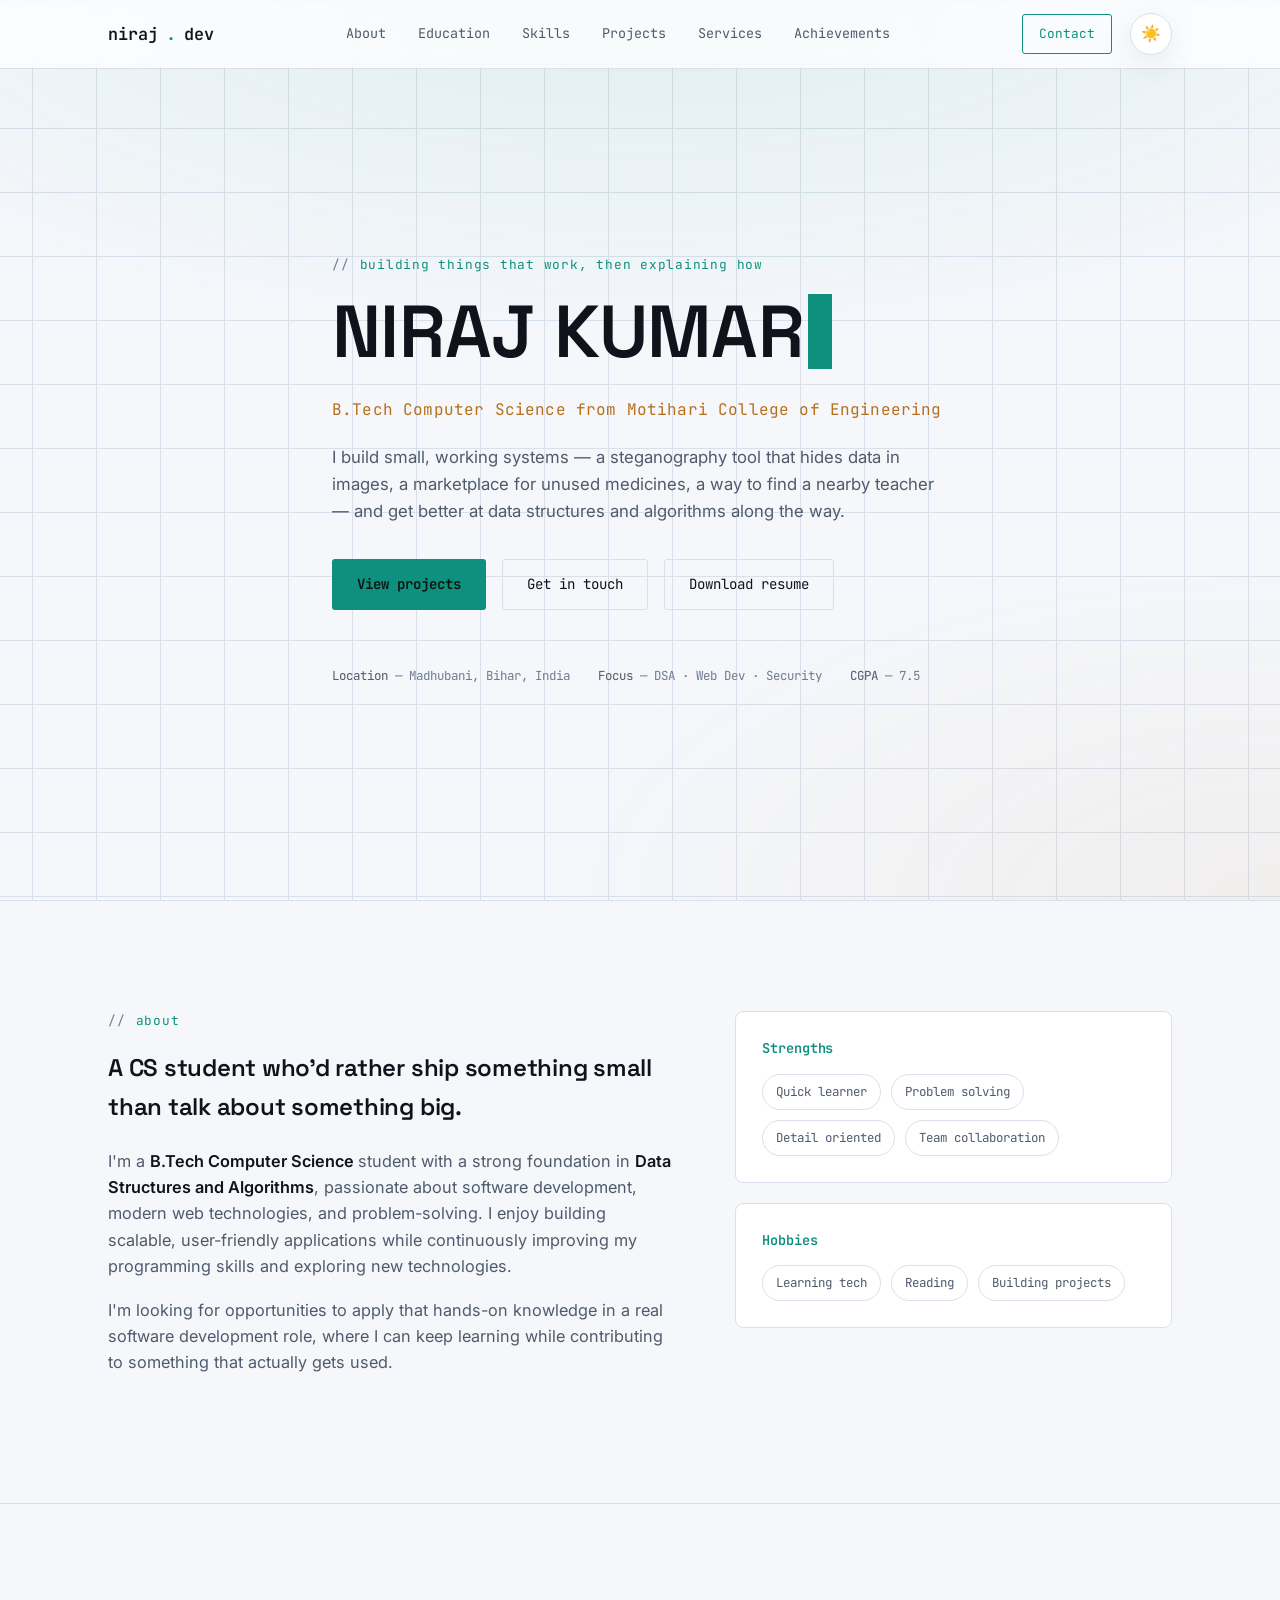
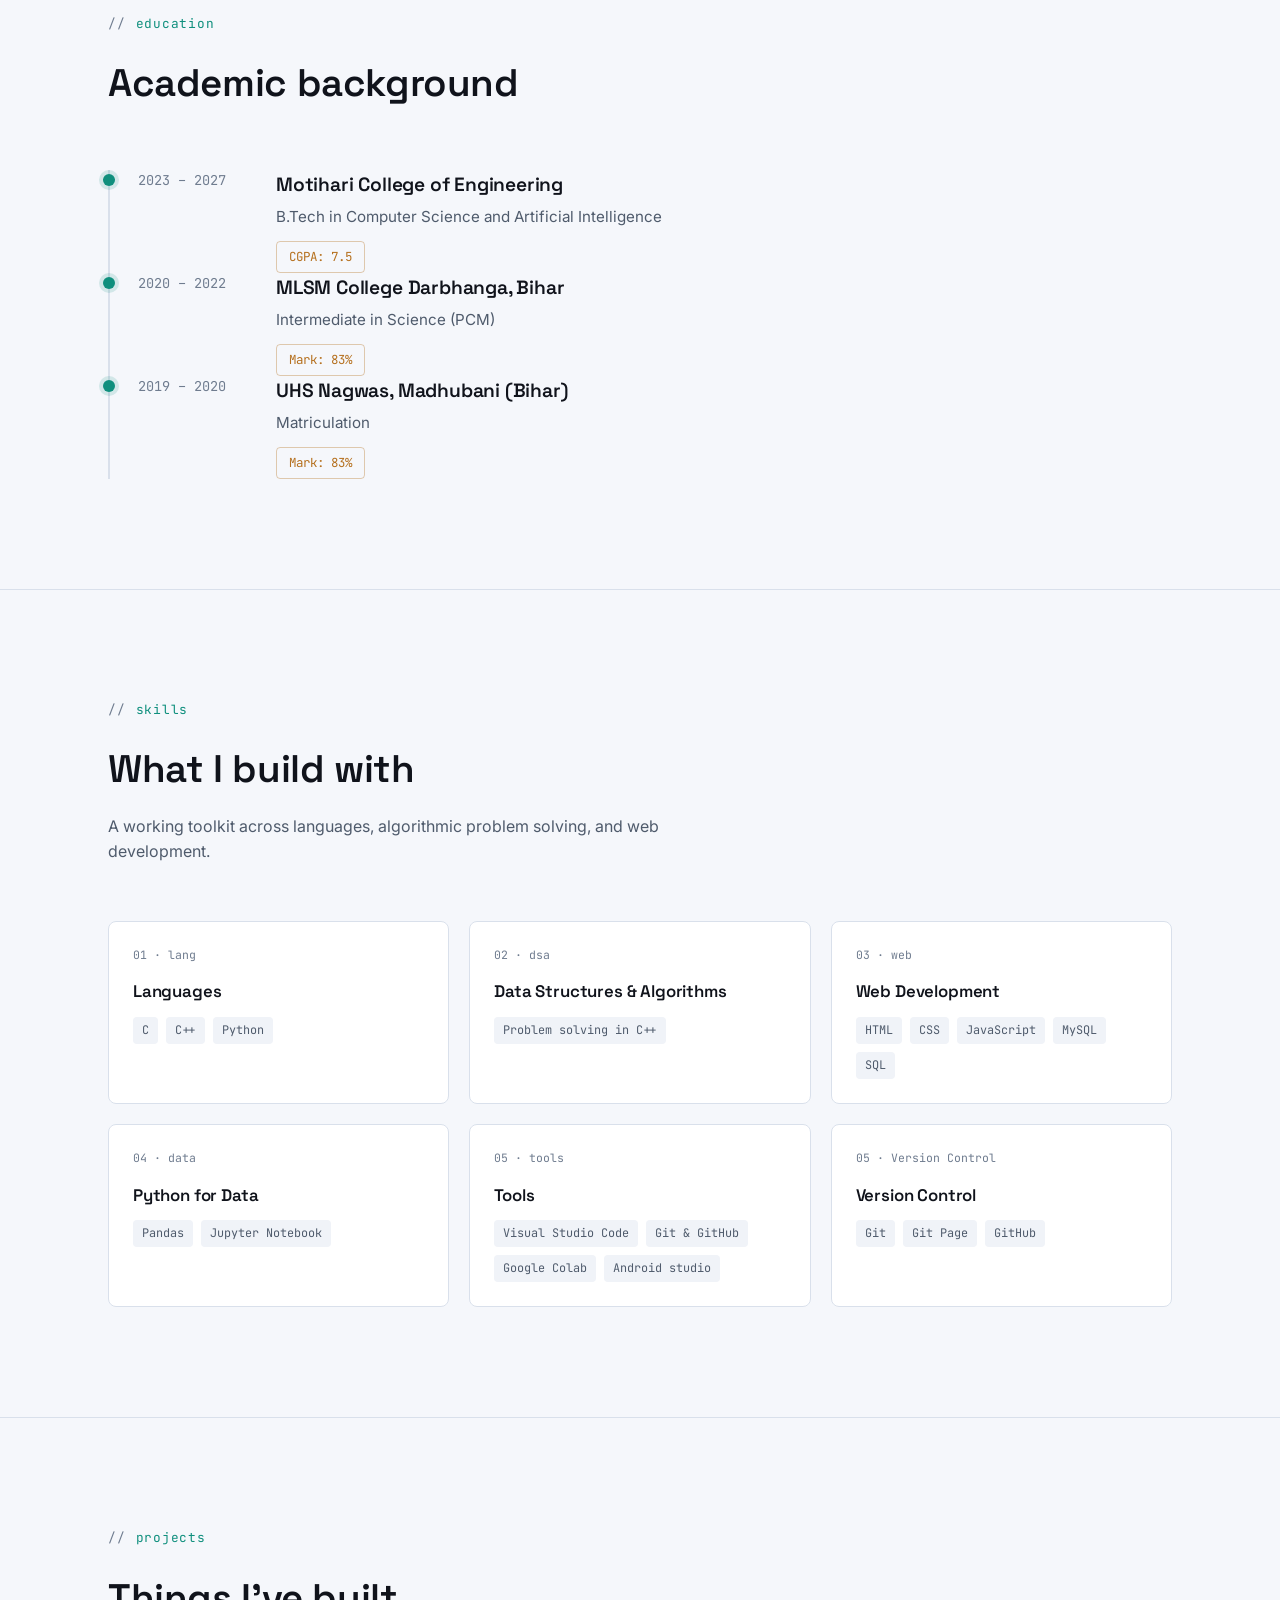
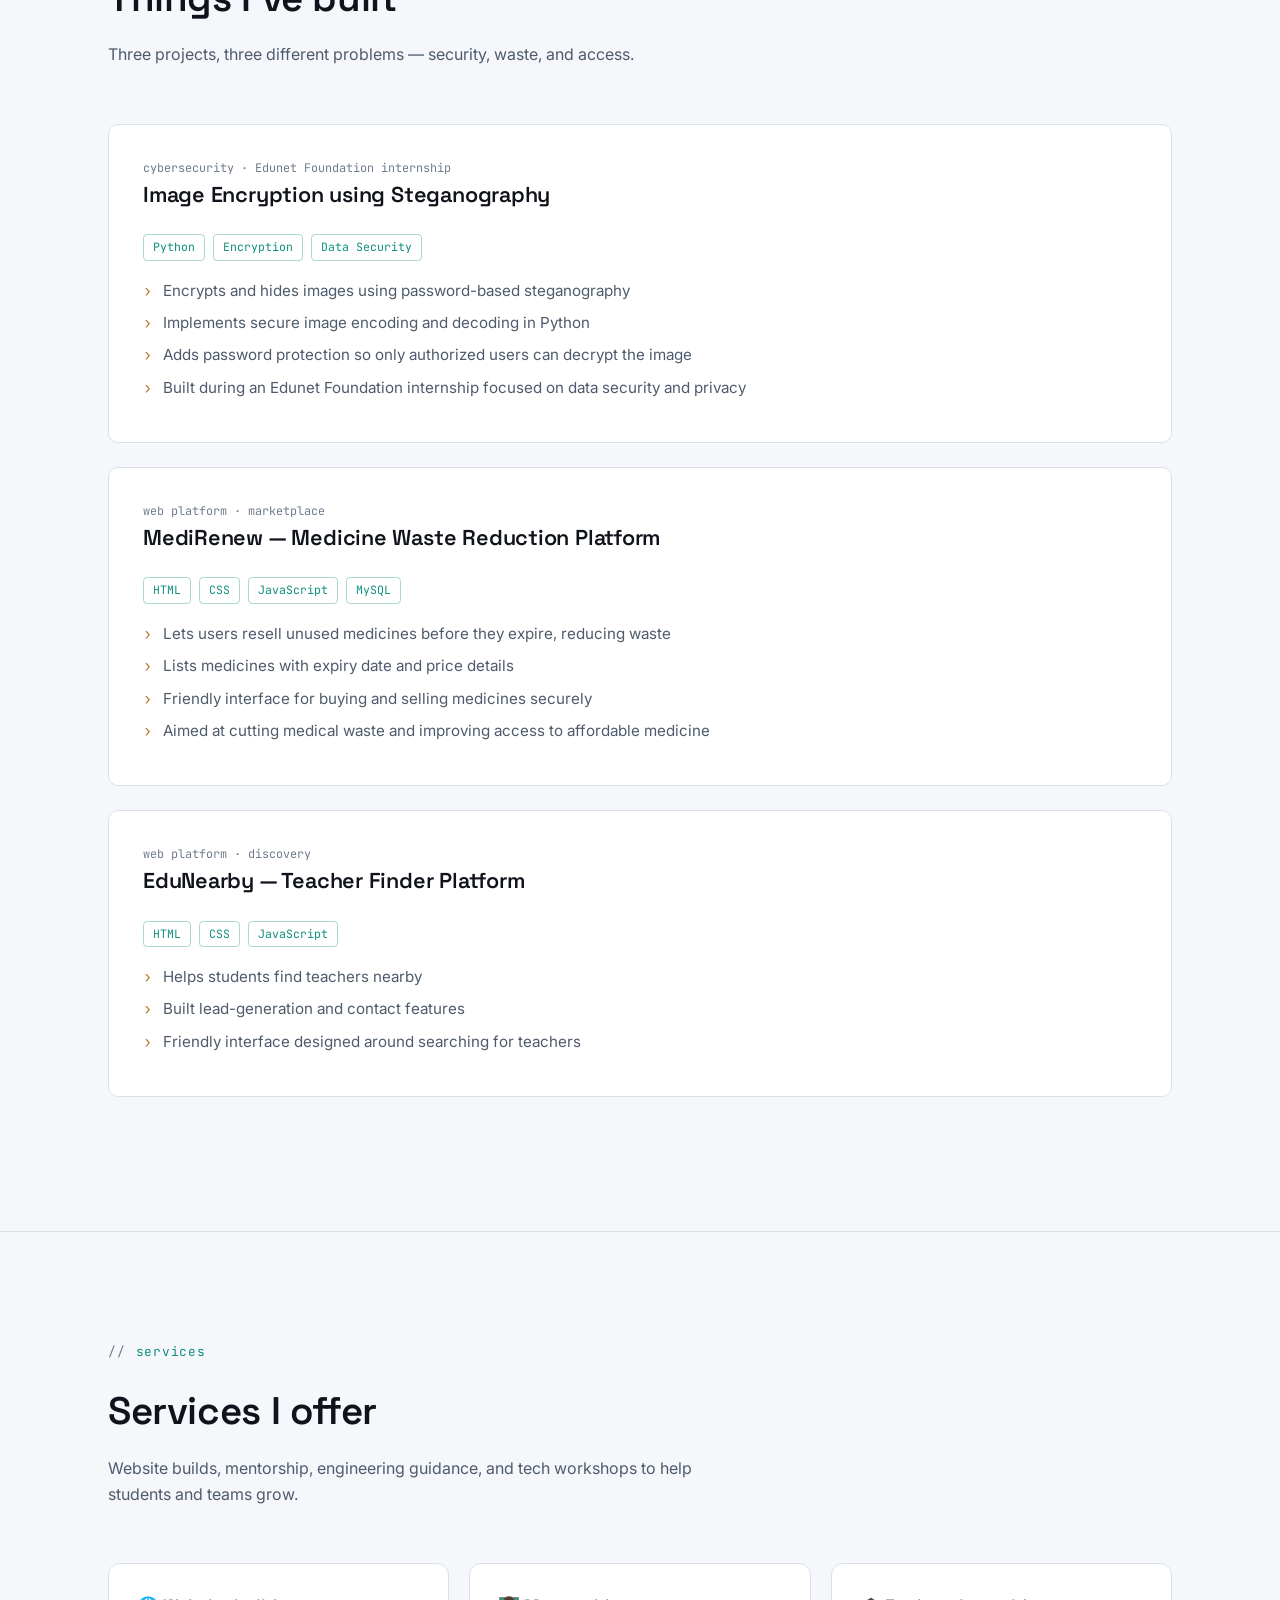
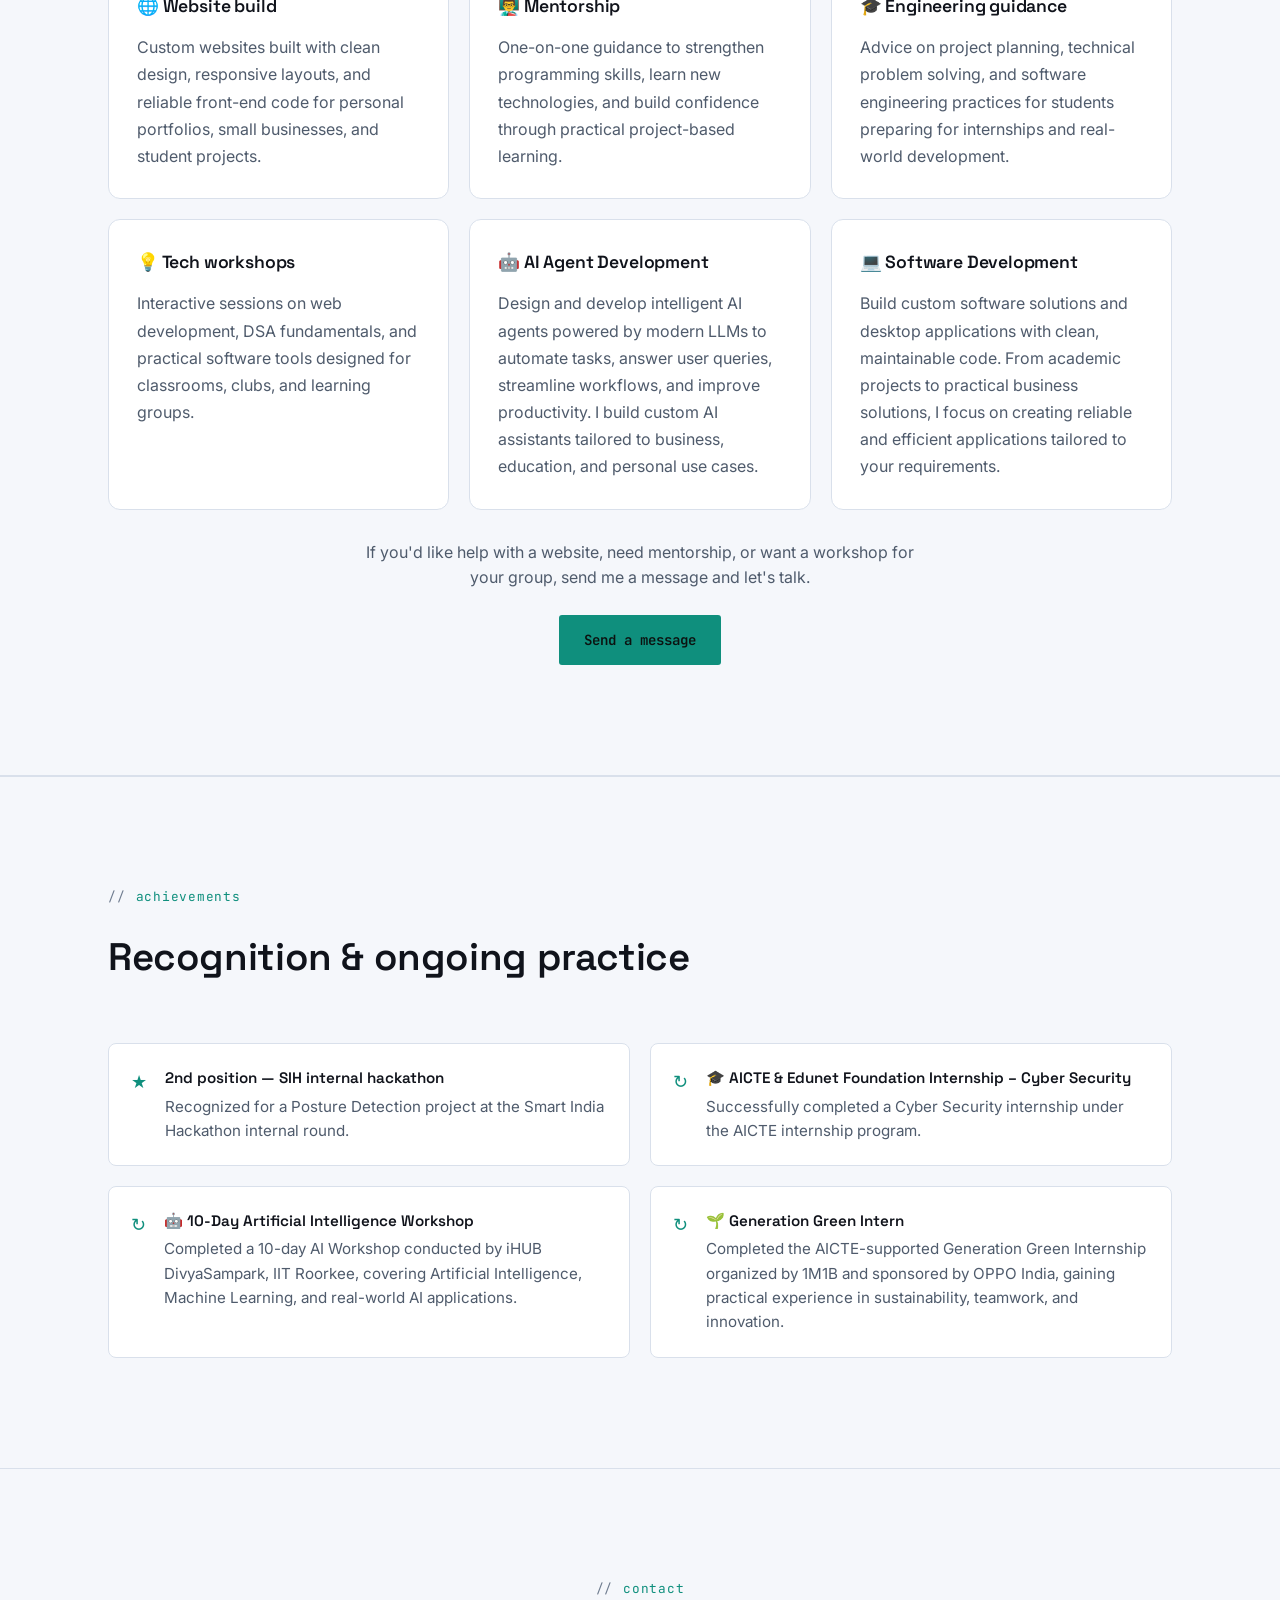
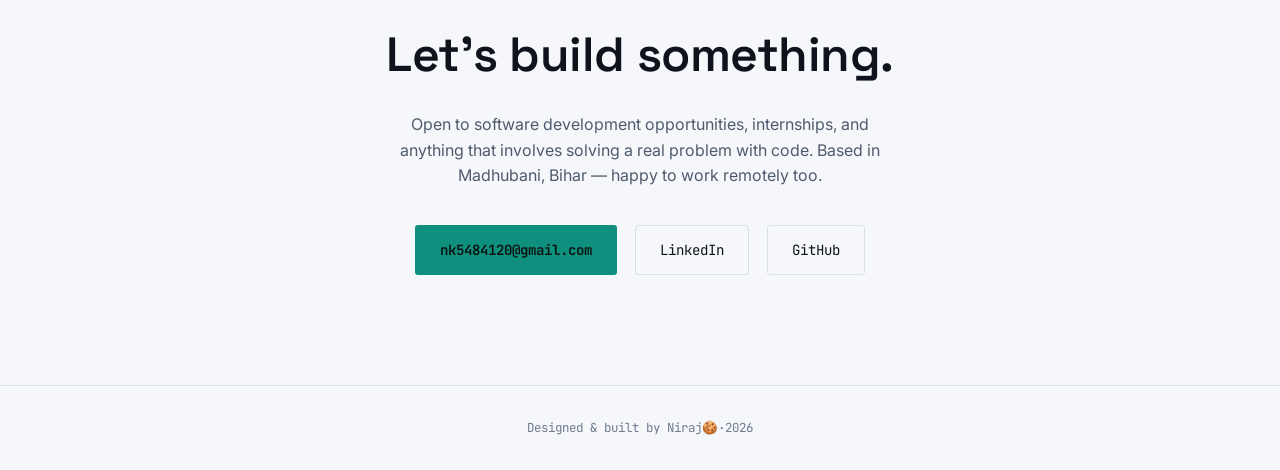
==== commit 3bf3ce5b: "Update index.html" ====
--- a/index.html
+++ b/index.html
@@ -473,7 +473,7 @@
         <div>
           <h3>Motihari College of Engineering</h3>
           <p>B.Tech in Computer Science and Artificial Intelligence</p>
-          <span class="cgpa-badge">CGPA: 7.5as</span>
+          <span class="cgpa-badge">CGPA: 7.5</span>
         </div>
       </div>
       <div class="edu-row reveal">
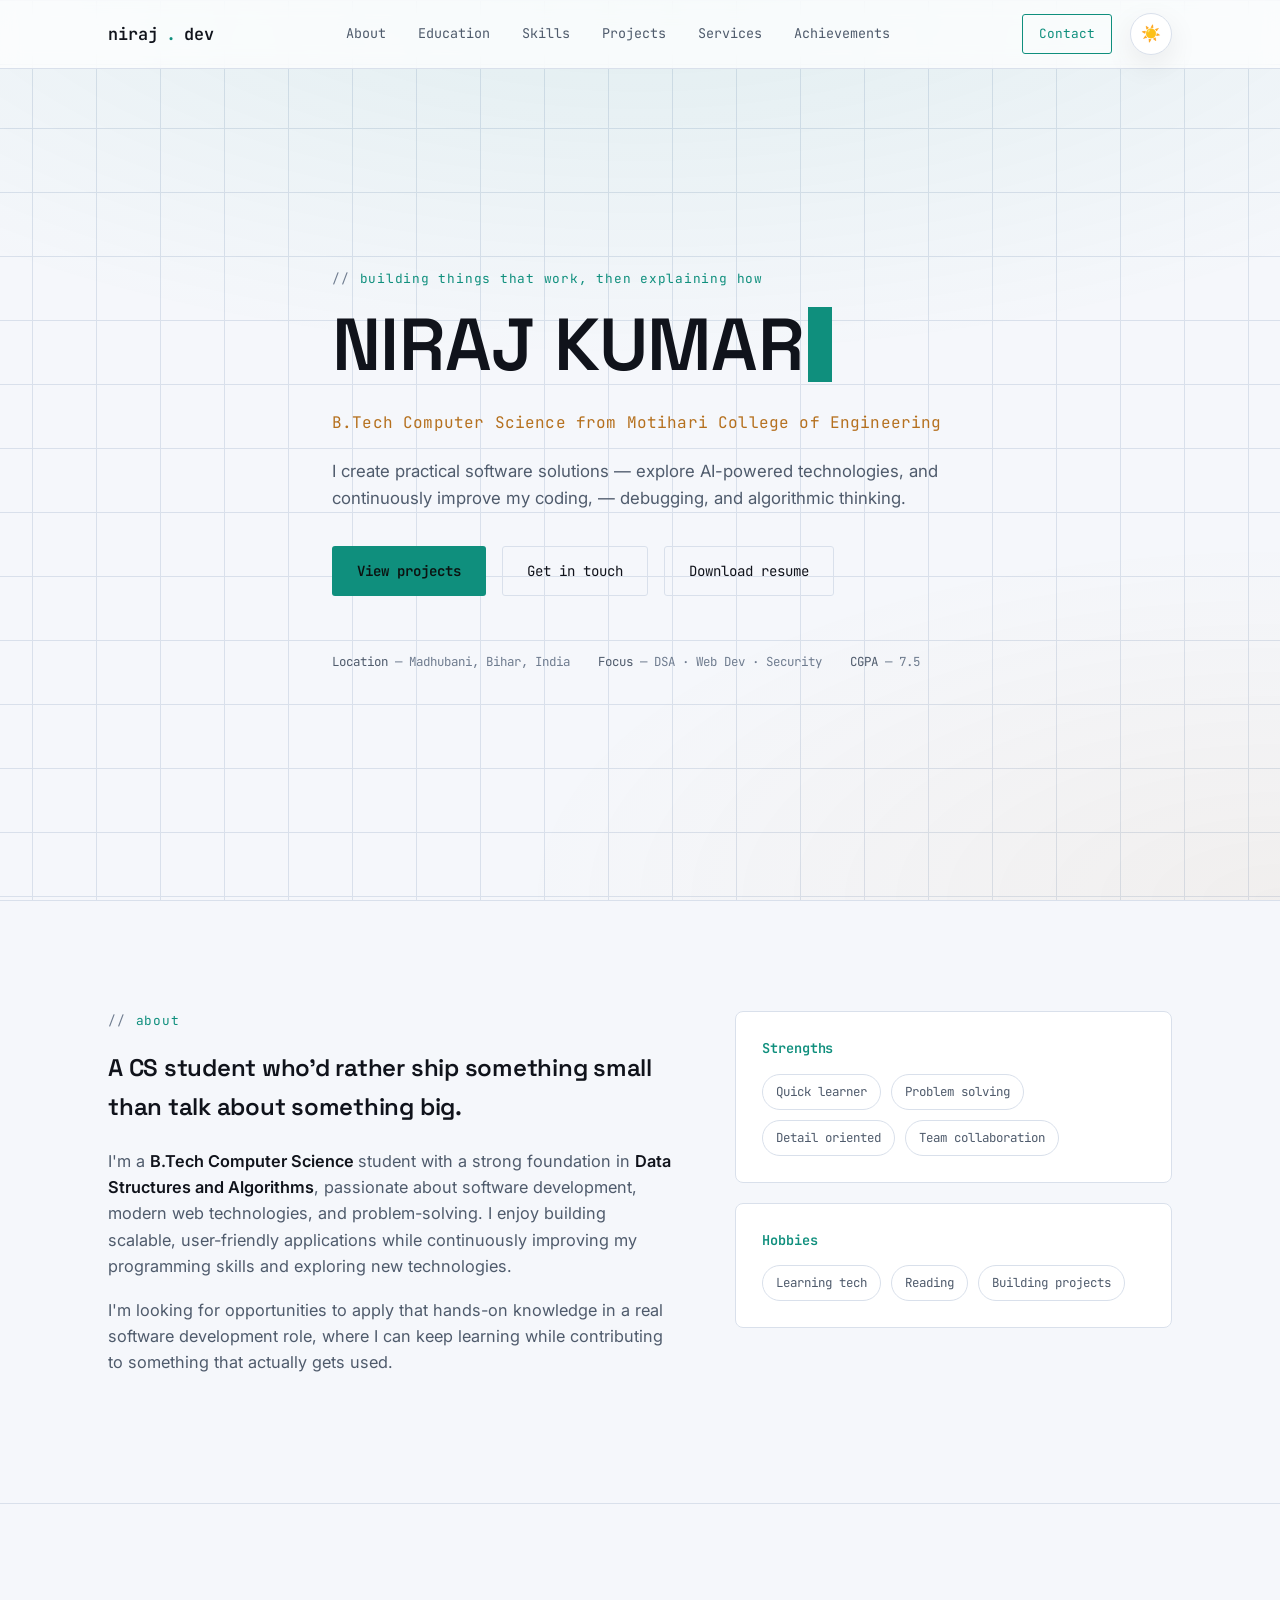
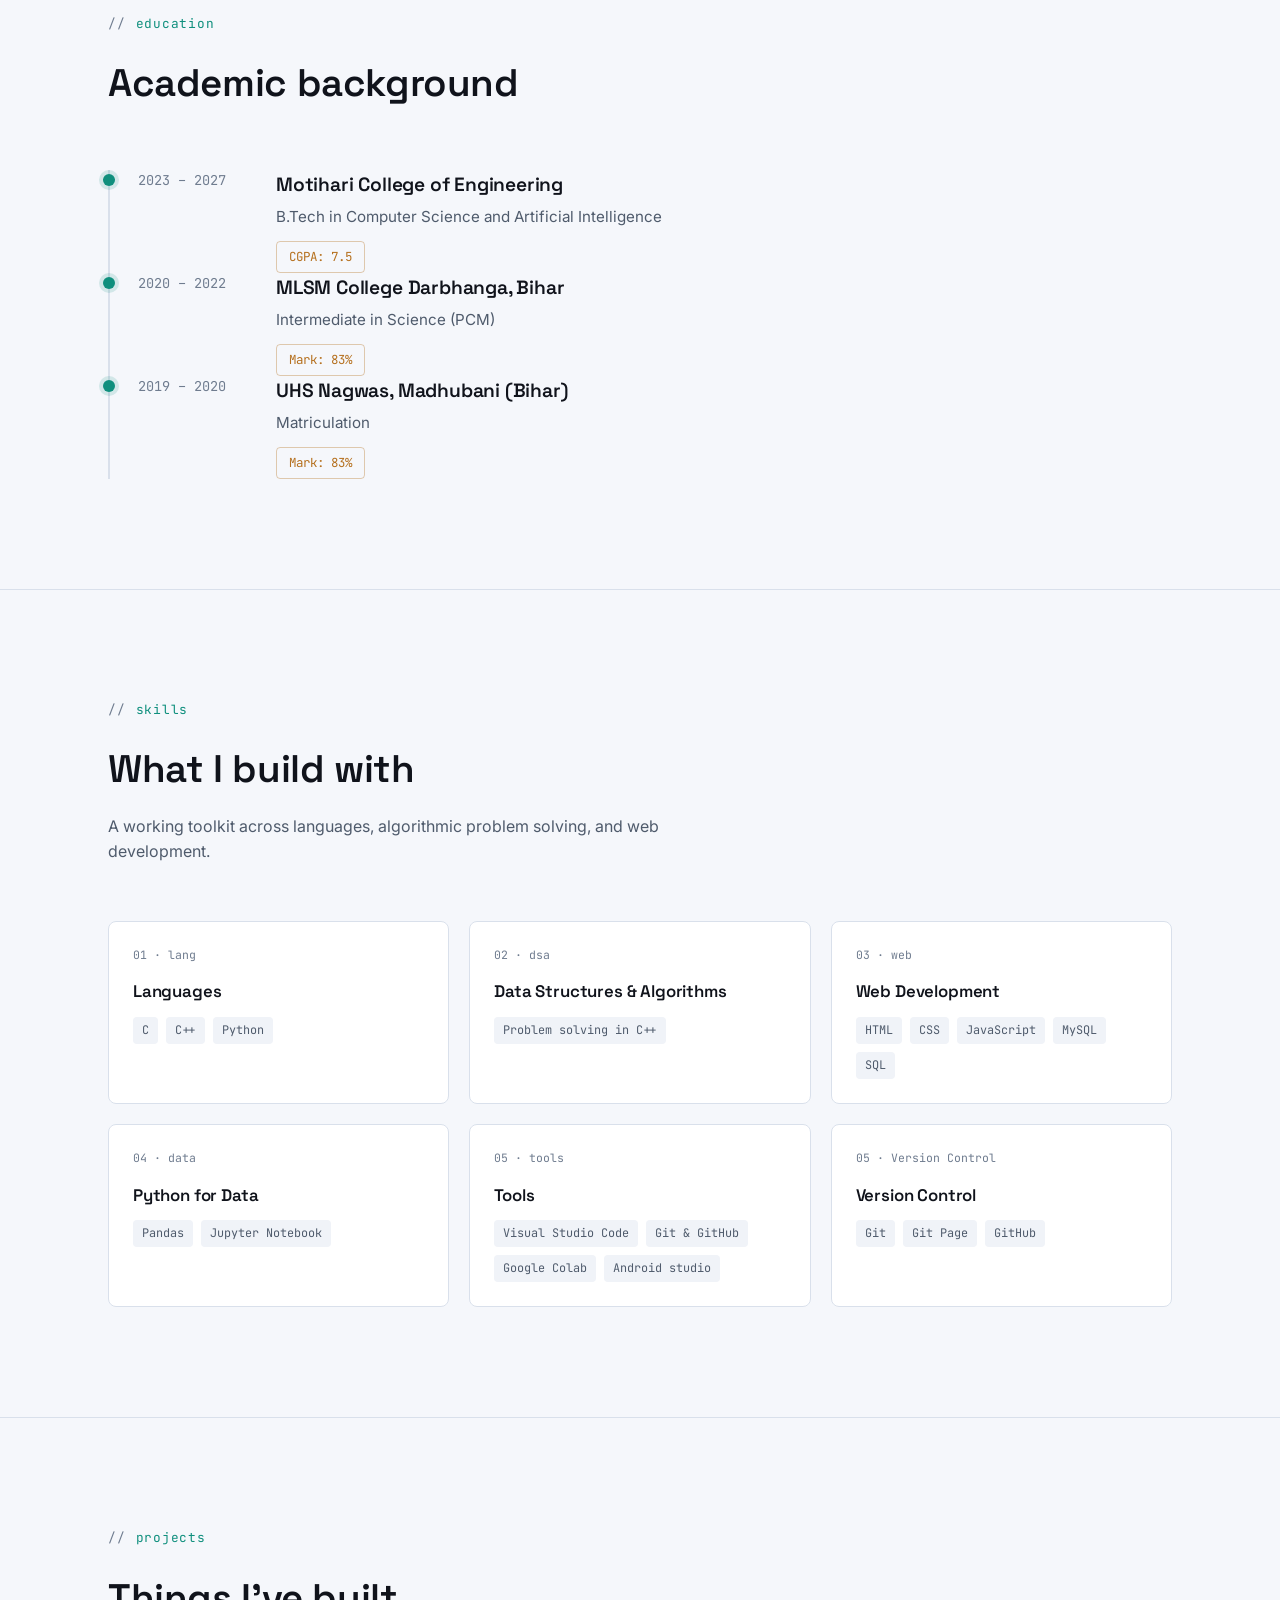
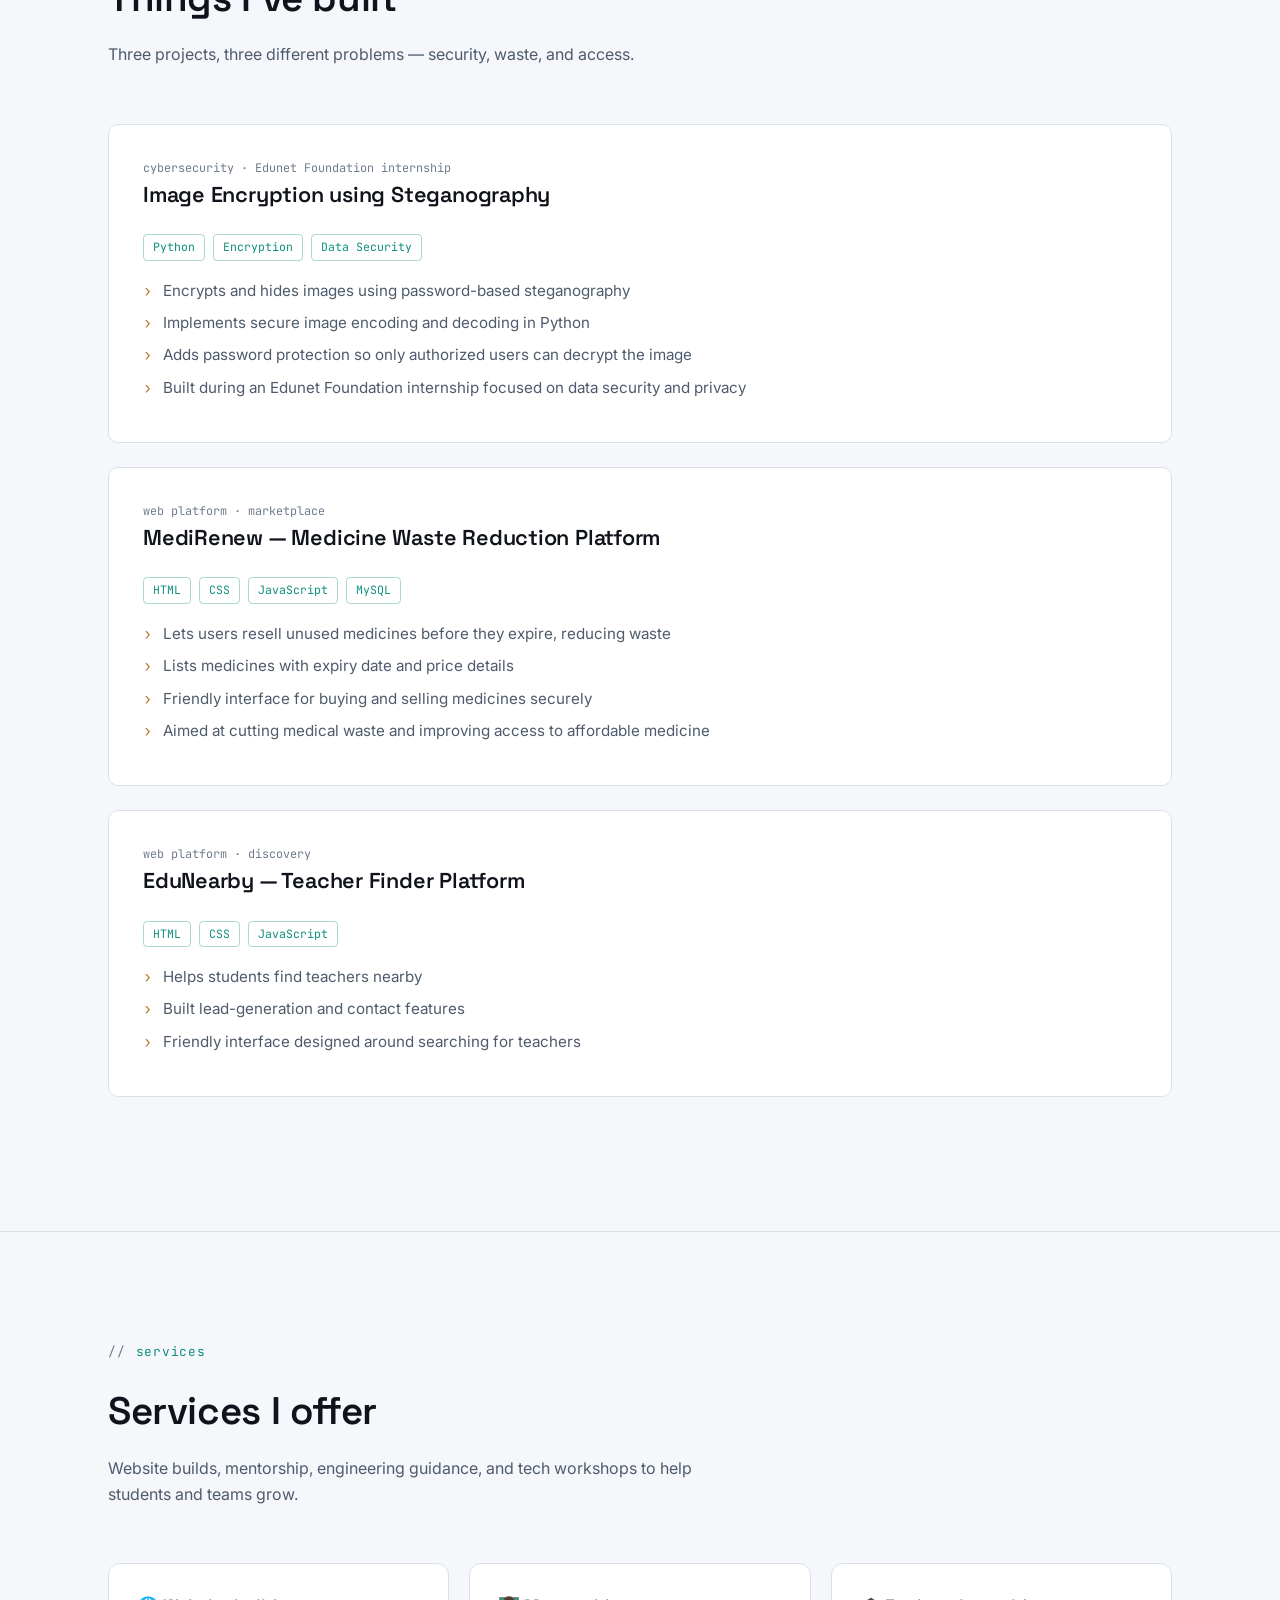
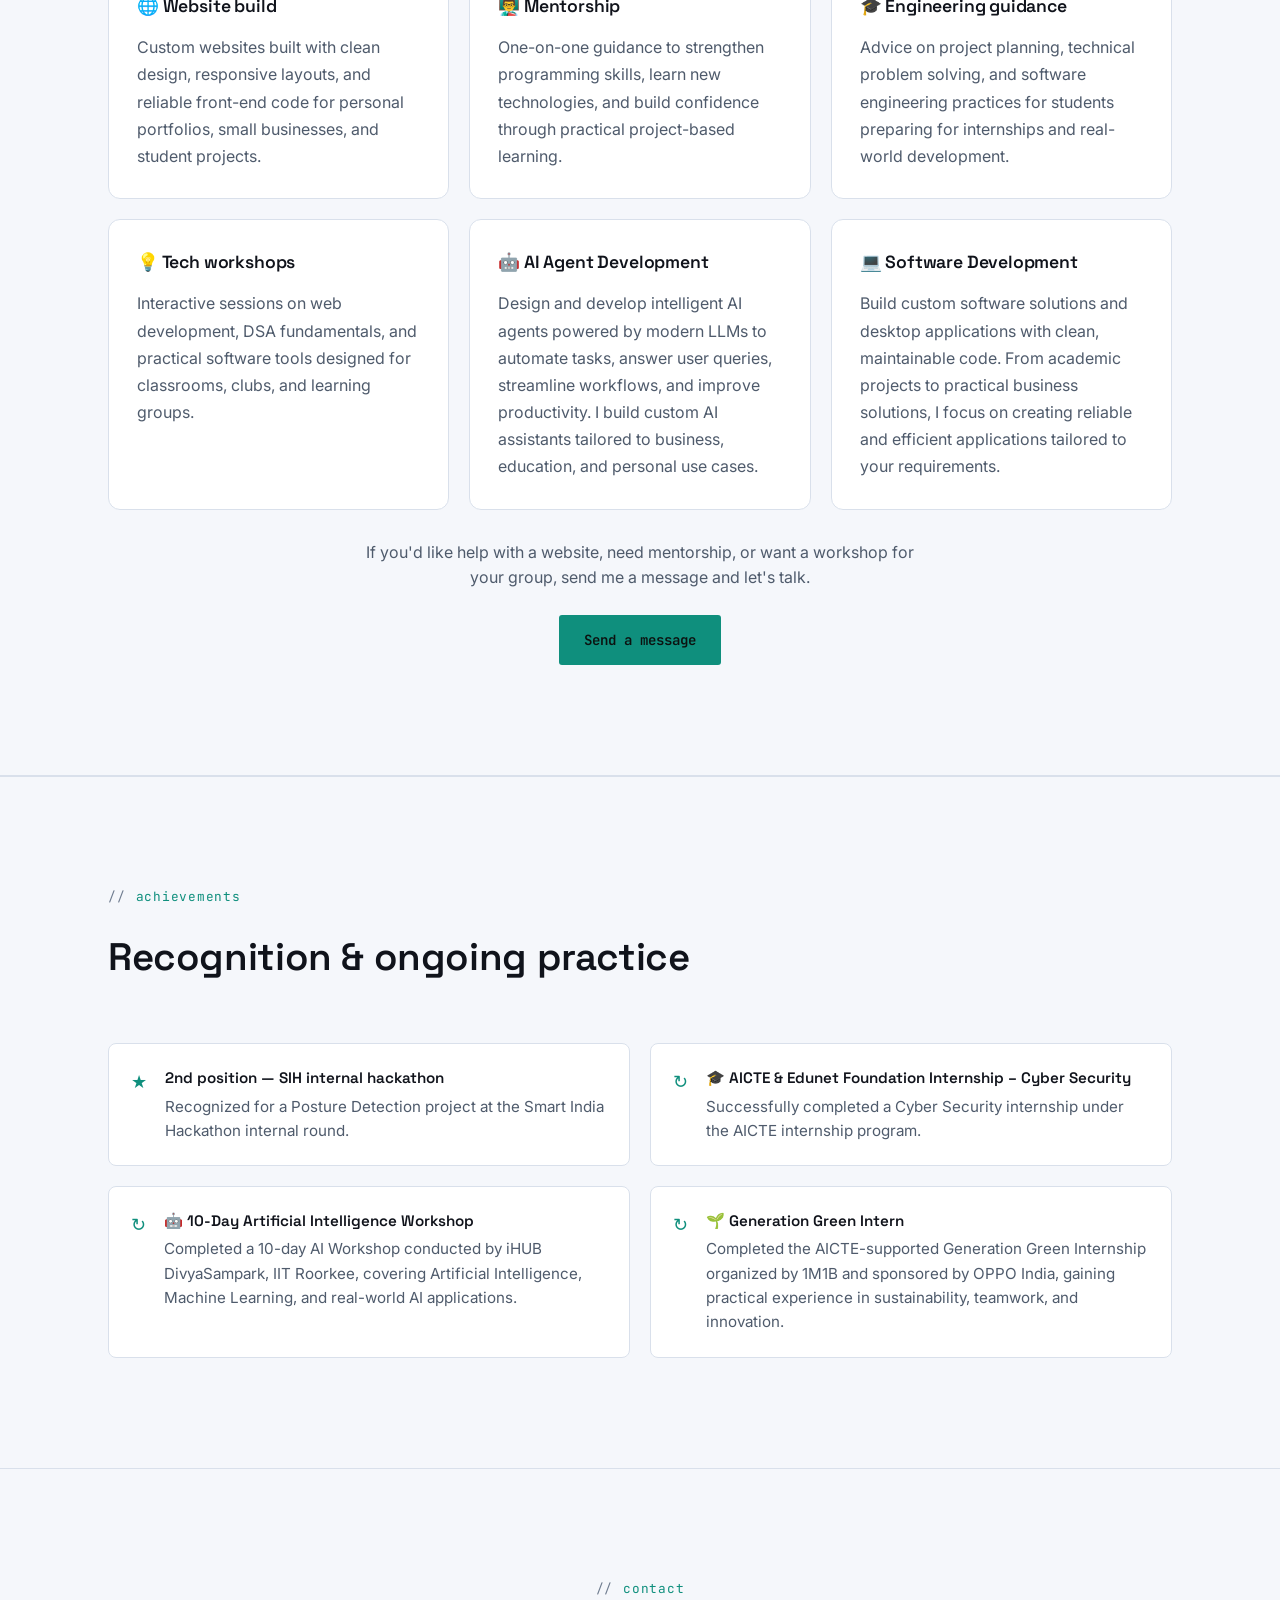
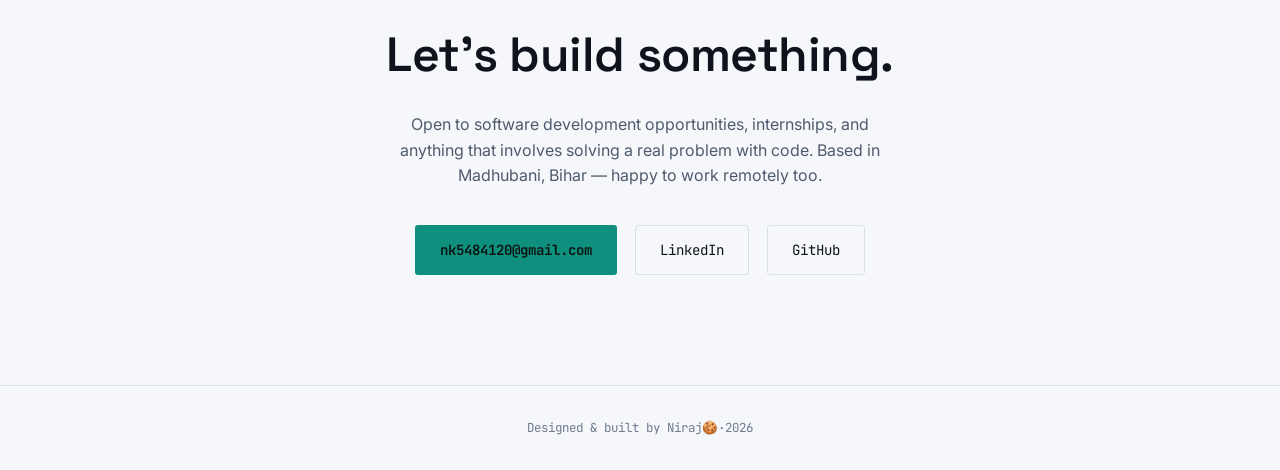
==== commit 701f9217: "Update index.html" ====
--- a/index.html
+++ b/index.html
@@ -416,11 +416,11 @@
       <div class="eyebrow">building things that work, then explaining how</div>
       <h1 id="heroName">NIRAJ KUMAR<span class="cursor">&nbsp;</span></h1>
       <div class="role">B.Tech Computer Science from   Motihari College of Engineering</div>
-      <p class="desc">I build small, working systems &mdash; a steganography tool that hides data in images, a marketplace for unused medicines, a way to find a nearby teacher &mdash; and get better at data structures and algorithms along the way.</p>
+      <p class="desc">I create practical software solutions &mdash; explore AI-powered technologies, and continuously improve my coding, &mdash; debugging, and algorithmic thinking.</p>
       <div class="hero-actions">
         <a href="#projects" class="btn btn-primary">View projects</a>
         <a href="#contact" class="btn btn-ghost">Get in touch</a>
-        <a href="Niraj_Kumar_Resume.pdf" class="btn btn-ghost" download>Download resume</a>
+        <a href="https://www.image2url.com/r2/default/documents/1785703407915-26edd889-9b55-4d9e-89d4-d6fce3e6931b.pdf" class="btn btn-ghost" download>Download resume</a>
       </div>
       <div class="hero-meta">
         <div><span>Location</span> — Madhubani, Bihar, India</div>
